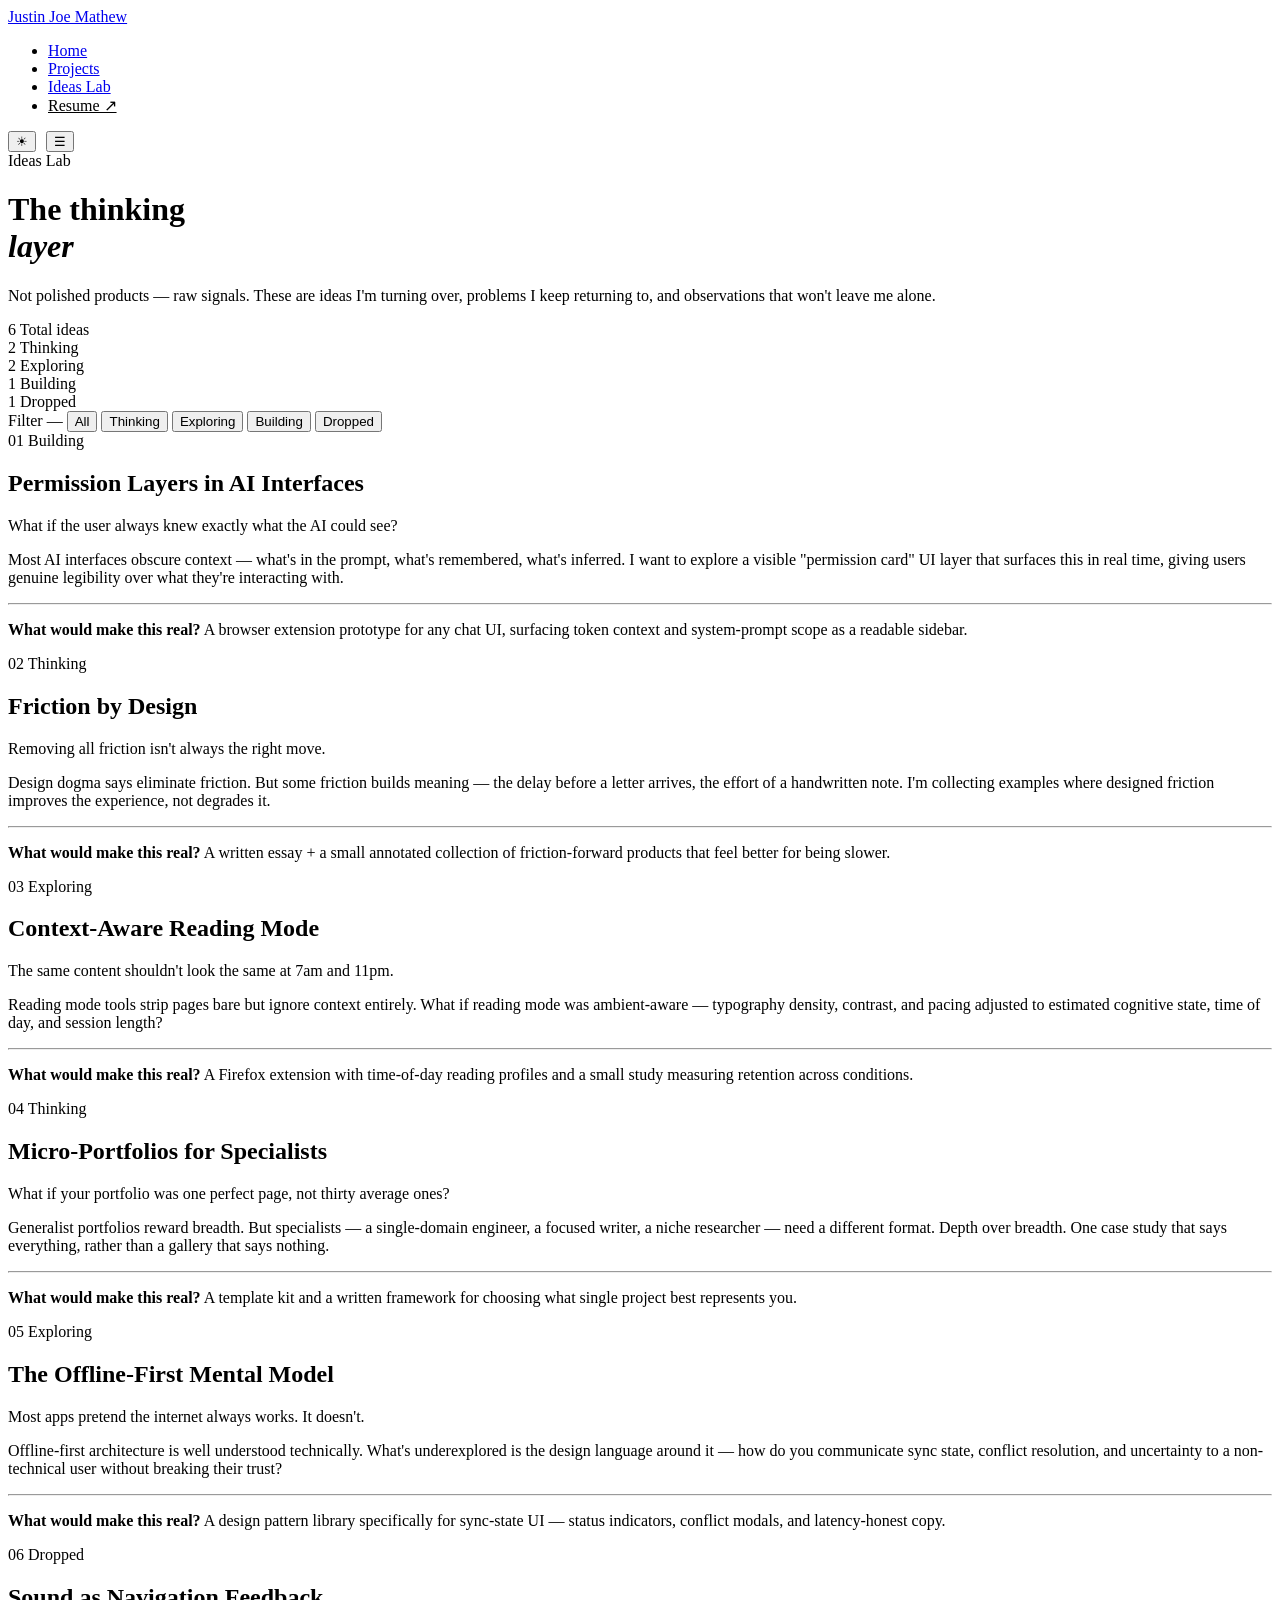
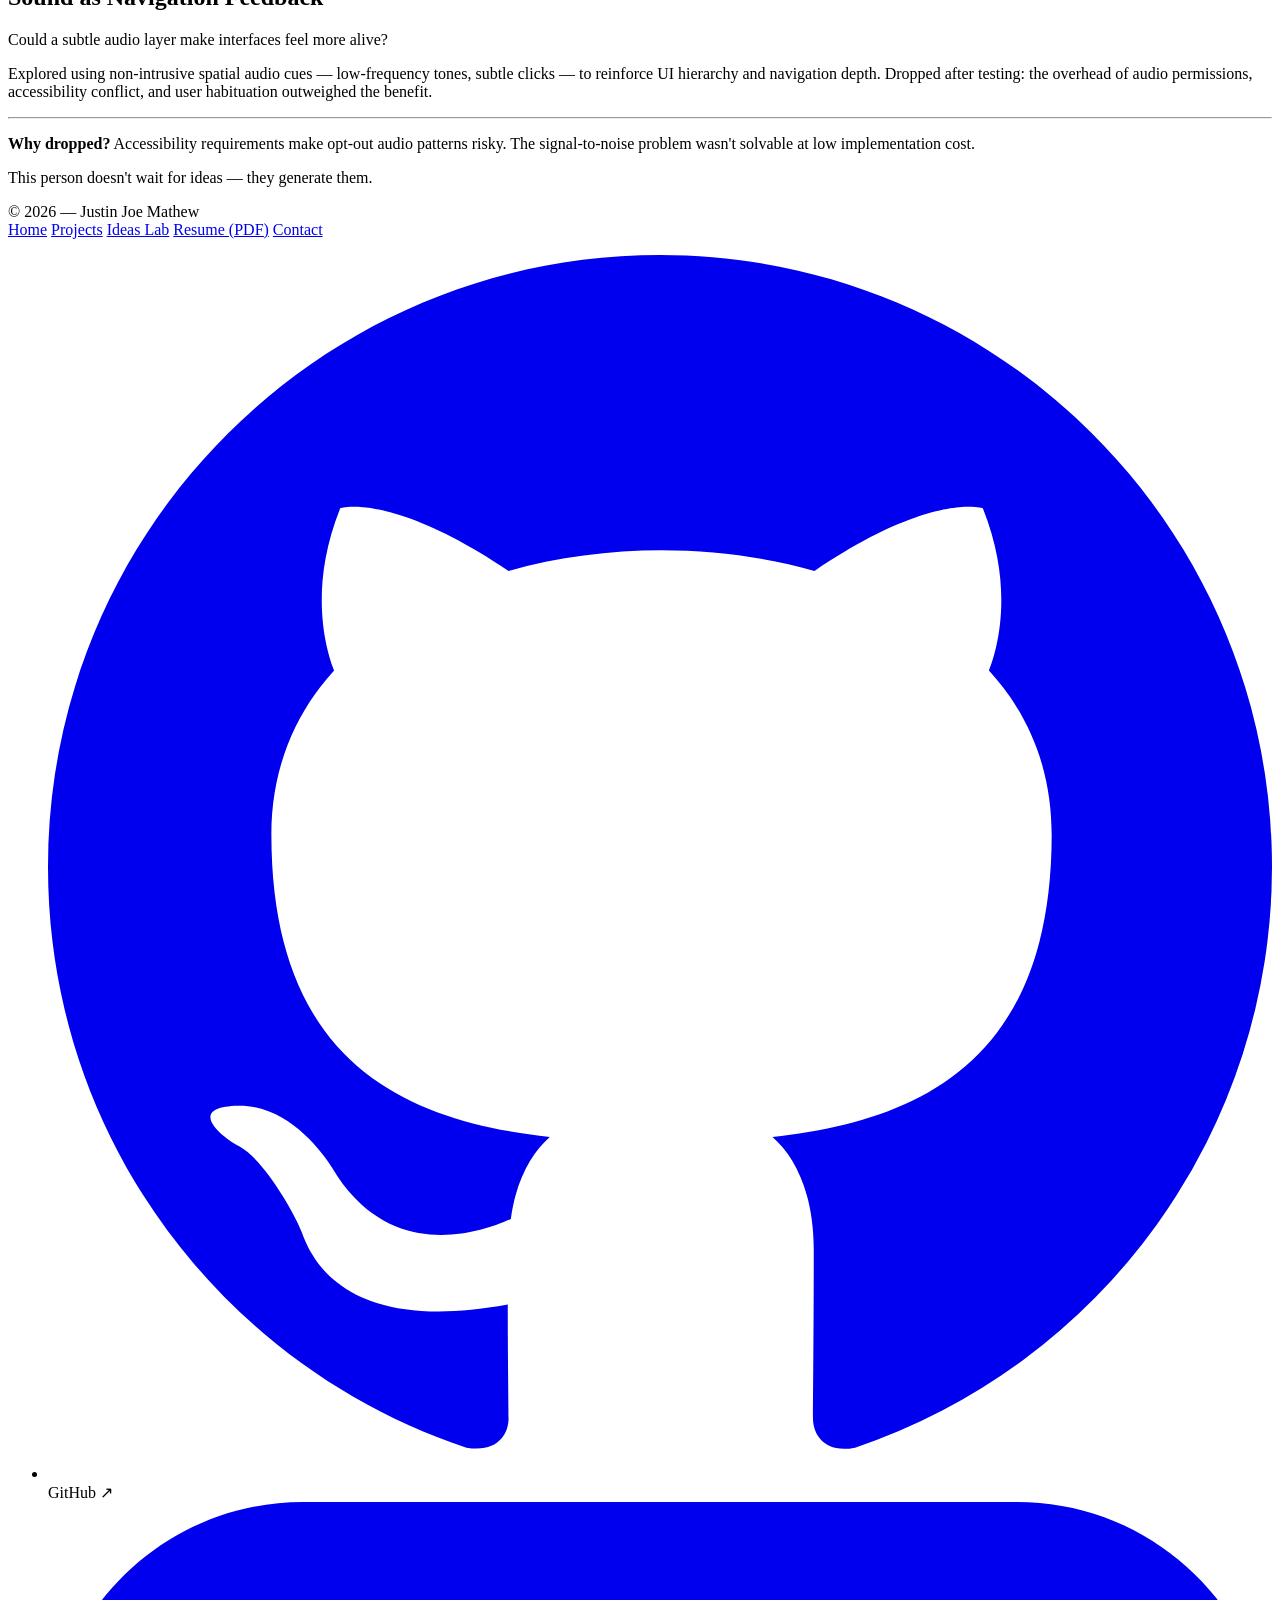
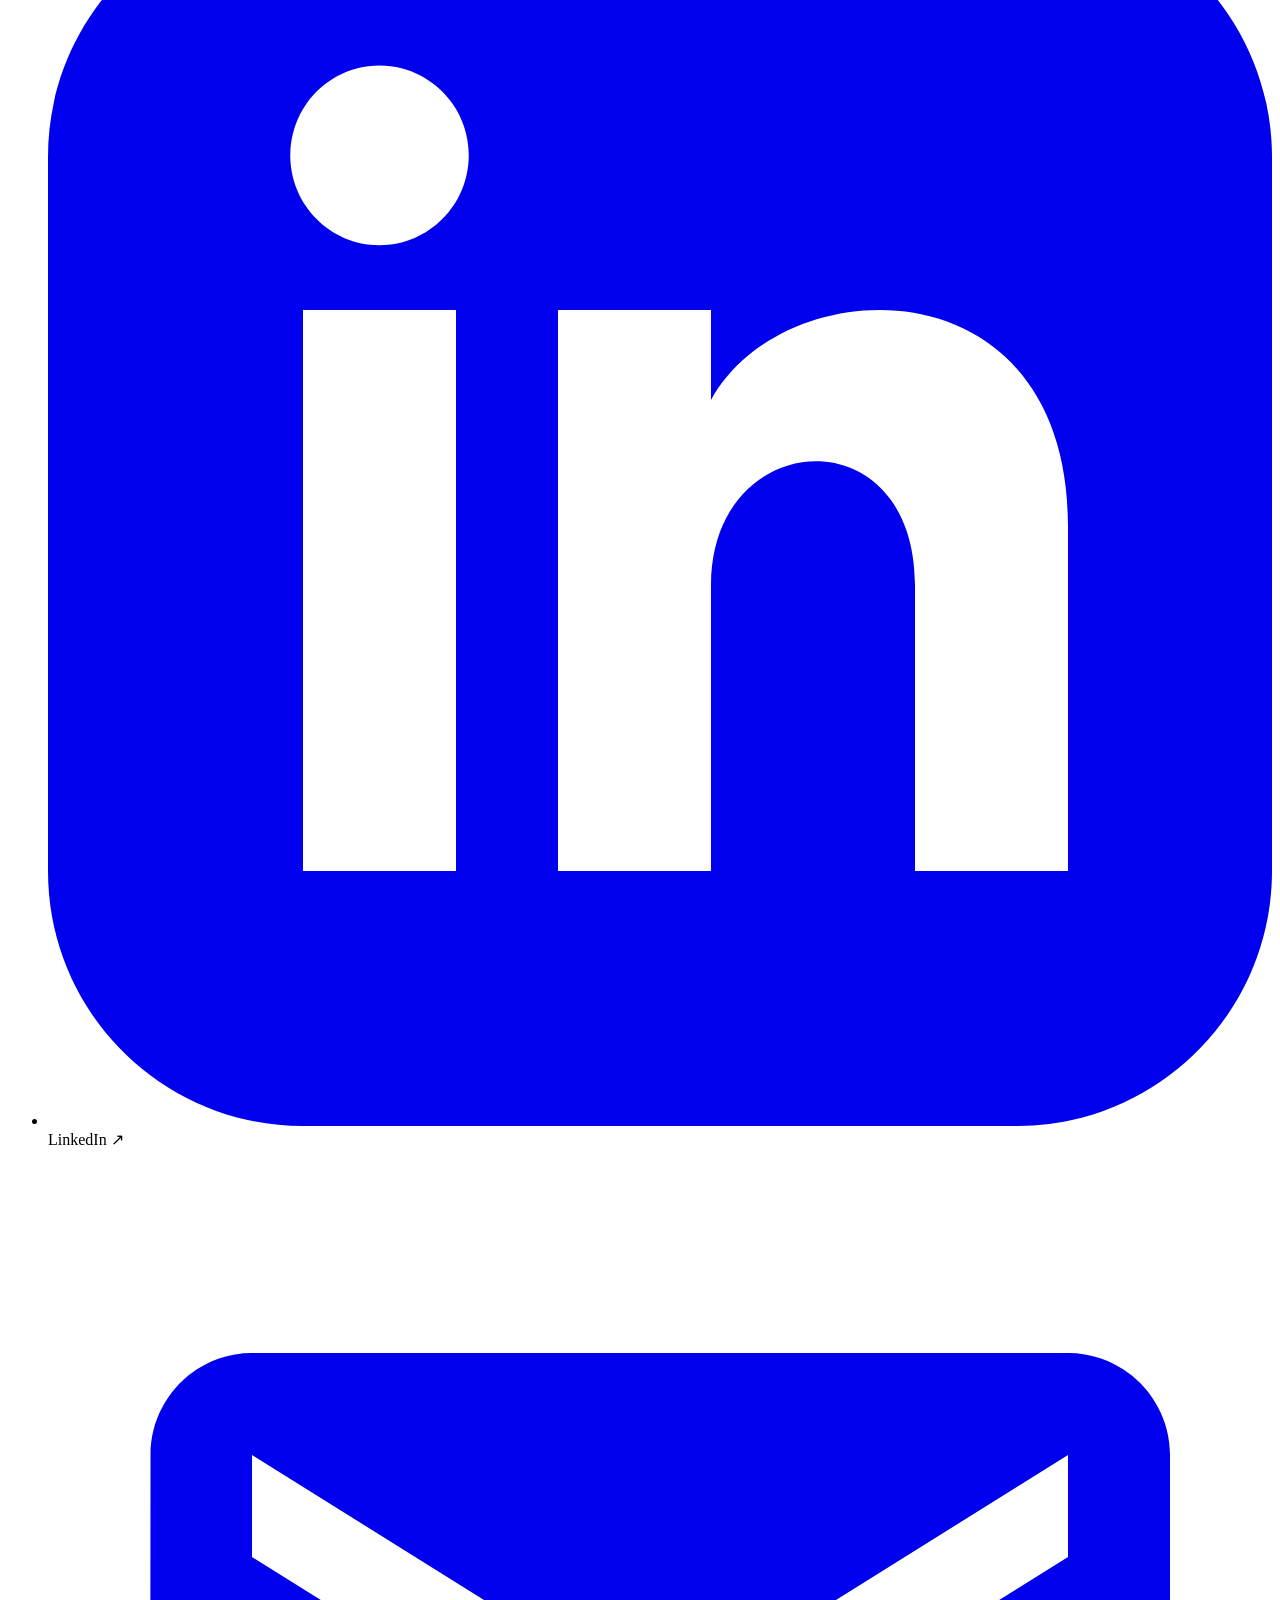
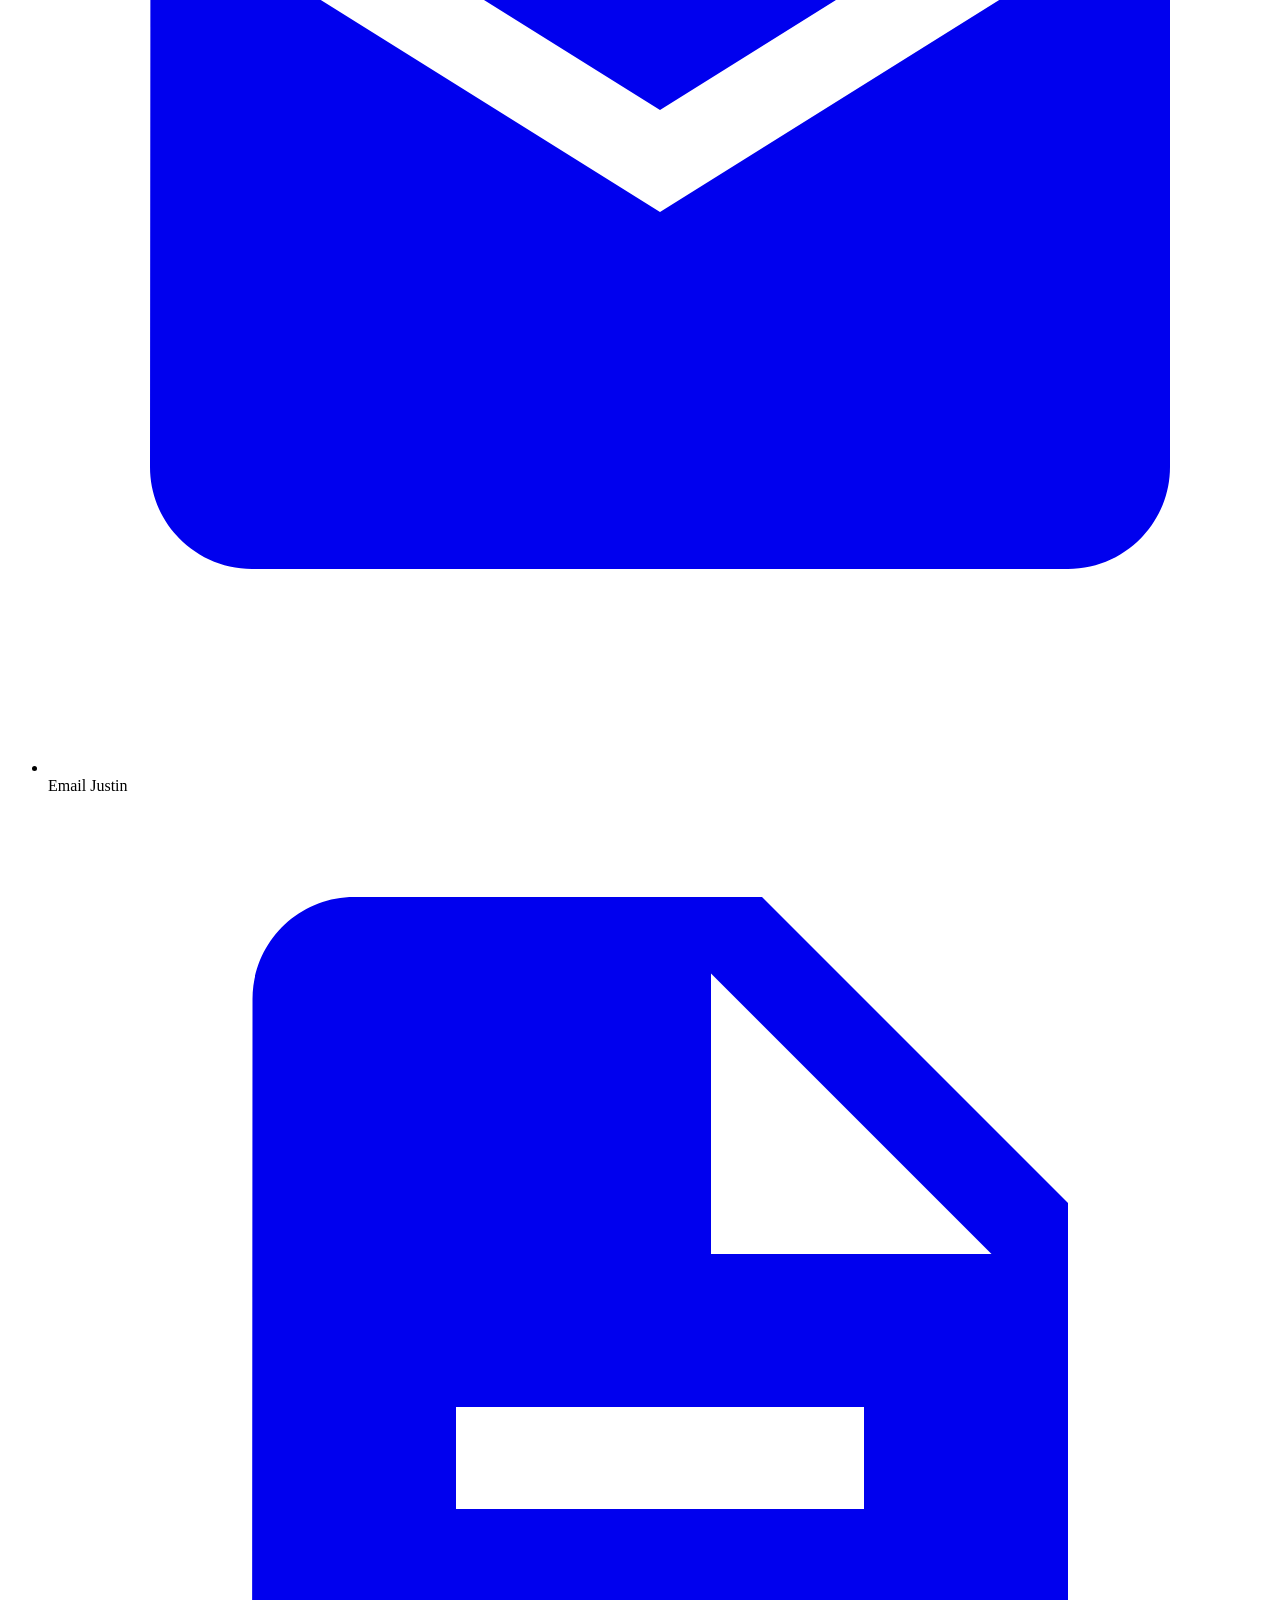
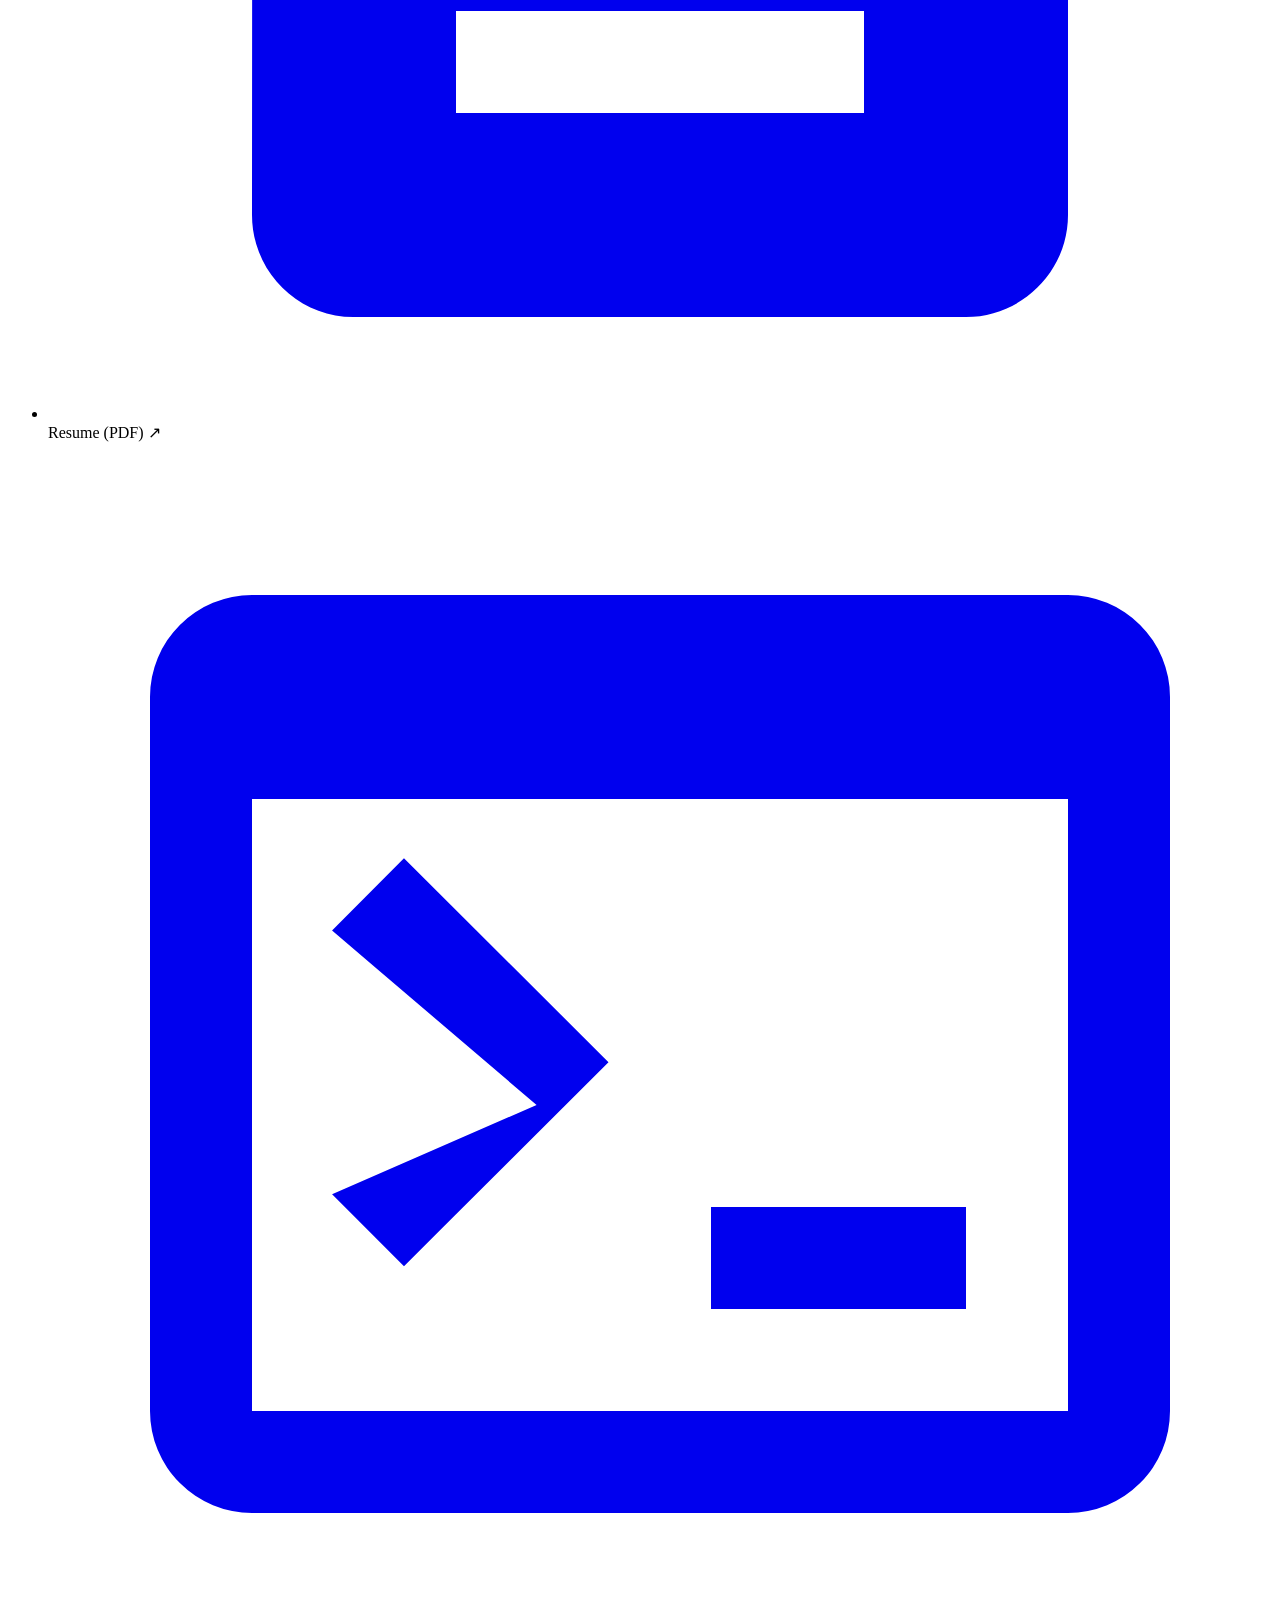
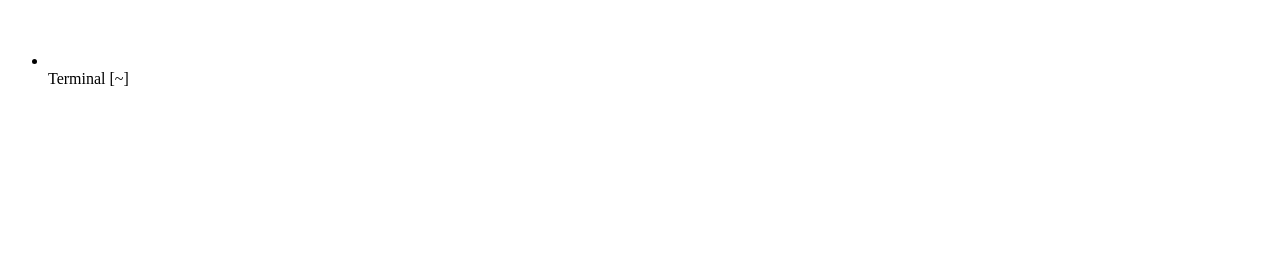
==== ideas-lab.html @ 86e30d19 "refactor: production modularization, separated business logic, reactive state, and scalable API arch" ====
<!DOCTYPE html>
<html lang="en">
<head>
  <meta charset="UTF-8" />
  <meta name="viewport" content="width=device-width, initial-scale=1.0" />
  <title>Ideas Lab — Justin Mathew</title>
  <link rel="icon" type="image/svg+xml" href="favicon.svg">
  <link rel="icon" type="image/png" sizes="32x32" href="favicon-32x32.png">
  <link rel="icon" type="image/png" sizes="16x16" href="favicon-16x16.png">
  <link rel="apple-touch-icon" sizes="180x180" href="apple-touch-icon.png">
  <link rel="manifest" href="site.webmanifest">
  <link rel="preconnect" href="https://fonts.googleapis.com" />
  <link rel="preconnect" href="https://fonts.gstatic.com" crossorigin />
  <link href="https://fonts.googleapis.com/css2?family=DM+Serif+Display:ital@0;1&family=Libre+Baskerville:ital,wght@0,400;0,700;1,400&family=IBM+Plex+Mono:wght@300;400;500&display=swap" rel="stylesheet" />
  <link rel="stylesheet" href="styles.css?v=20261010b" />
  <link rel="stylesheet" href="ideas-lab.css" />
  <script>
    (function () {
      var saved = localStorage.getItem('theme');
      var prefersLight = window.matchMedia && window.matchMedia('(prefers-color-scheme: light)').matches;
      if (saved === 'light' || (!saved && prefersLight)) {
        document.documentElement.classList.add('light');
      }
    })();
  </script>
</head>
<body>

<!-- NAV -->
<nav class="site-nav">
  <div class="nav-inner">
    <a class="nav-logo" href="index.html">Justin Joe Mathew</a>
    <ul class="nav-links" id="nav-links">
      <li><a href="index.html">Home</a></li>
      <li><a href="projects.html">Projects</a></li>
      <li><a href="ideas-lab.html" class="active">Ideas Lab</a></li>
      <li><a href="Justin_Mathew_Resume.pdf" target="_blank" style="color:var(--nature);">Resume ↗</a></li>
    </ul>
    <div style="display:flex;align-items:center;gap:10px;">
      <button id="theme-btn" onclick="toggleTheme()" title="Toggle theme">☾</button>
      <button class="nav-hamburger" onclick="toggleMobileNav()" aria-label="Toggle navigation">☰</button>
    </div>
  </div>
</nav>

<div class="wrap">

  <!-- HEADER -->
  <header>
    <div class="header-label anim anim-1">Ideas Lab</div>
    <h1 class="anim anim-2">The thinking<br><em>layer</em><span class="cursor"></span></h1>
    <p class="header-desc anim anim-3">
      Not polished products — raw signals. These are ideas I'm turning over, problems I keep returning to, and observations that won't leave me alone.
    </p>

    <div class="counter-bar anim anim-4">
      <div class="counter-item">
        <span class="counter-num" id="cnt-all">6</span>
        <span class="counter-label">Total ideas</span>
      </div>
      <div class="counter-item">
        <span class="counter-dot" style="background:var(--thinking)"></span>
        <span class="counter-num" id="cnt-thinking">2</span>
        <span class="counter-label">Thinking</span>
      </div>
      <div class="counter-item">
        <span class="counter-dot" style="background:var(--exploring)"></span>
        <span class="counter-num" id="cnt-exploring">2</span>
        <span class="counter-label">Exploring</span>
      </div>
      <div class="counter-item">
        <span class="counter-dot" style="background:var(--building)"></span>
        <span class="counter-num" id="cnt-building">1</span>
        <span class="counter-label">Building</span>
      </div>
      <div class="counter-item">
        <span class="counter-dot" style="background:var(--dropped)"></span>
        <span class="counter-num" id="cnt-dropped">1</span>
        <span class="counter-label">Dropped</span>
      </div>
    </div>
  </header>

  <!-- FILTERS -->
  <div class="filter-row anim anim-5">
    <span class="filter-label">Filter —</span>
    <button class="filter-btn active" data-filter="all">All</button>
    <button class="filter-btn" data-filter="thinking">Thinking</button>
    <button class="filter-btn" data-filter="exploring">Exploring</button>
    <button class="filter-btn" data-filter="building">Building</button>
    <button class="filter-btn" data-filter="dropped">Dropped</button>
  </div>

  <!-- IDEAS GRID -->
  <div class="ideas-grid" id="ideas-grid">

    <div class="idea-card anim anim-5" data-status="building">
      <div class="card-top">
        <span class="idea-num">01</span>
        <span class="status-tag status-building">Building</span>
      </div>
      <h2 class="idea-title">Permission Layers in AI Interfaces</h2>
      <p class="idea-hook">What if the user always knew exactly what the AI could see?</p>
      <p class="idea-body">
        Most AI interfaces obscure context — what's in the prompt, what's remembered, what's inferred. I want to explore a visible "permission card" UI layer that surfaces this in real time, giving users genuine legibility over what they're interacting with.
      </p>
      <hr class="idea-divider" />
      <p class="real-line"><strong>What would make this real?</strong> A browser extension prototype for any chat UI, surfacing token context and system-prompt scope as a readable sidebar.</p>
    </div>

    <div class="idea-card anim anim-6" data-status="thinking">
      <div class="card-top">
        <span class="idea-num">02</span>
        <span class="status-tag status-thinking">Thinking</span>
      </div>
      <h2 class="idea-title">Friction by Design</h2>
      <p class="idea-hook">Removing all friction isn't always the right move.</p>
      <p class="idea-body">
        Design dogma says eliminate friction. But some friction builds meaning — the delay before a letter arrives, the effort of a handwritten note. I'm collecting examples where designed friction improves the experience, not degrades it.
      </p>
      <hr class="idea-divider" />
      <p class="real-line"><strong>What would make this real?</strong> A written essay + a small annotated collection of friction-forward products that feel better for being slower.</p>
    </div>

    <div class="idea-card anim anim-6" data-status="exploring">
      <div class="card-top">
        <span class="idea-num">03</span>
        <span class="status-tag status-exploring">Exploring</span>
      </div>
      <h2 class="idea-title">Context-Aware Reading Mode</h2>
      <p class="idea-hook">The same content shouldn't look the same at 7am and 11pm.</p>
      <p class="idea-body">
        Reading mode tools strip pages bare but ignore context entirely. What if reading mode was ambient-aware — typography density, contrast, and pacing adjusted to estimated cognitive state, time of day, and session length?
      </p>
      <hr class="idea-divider" />
      <p class="real-line"><strong>What would make this real?</strong> A Firefox extension with time-of-day reading profiles and a small study measuring retention across conditions.</p>
    </div>

    <div class="idea-card anim anim-7" data-status="thinking">
      <div class="card-top">
        <span class="idea-num">04</span>
        <span class="status-tag status-thinking">Thinking</span>
      </div>
      <h2 class="idea-title">Micro-Portfolios for Specialists</h2>
      <p class="idea-hook">What if your portfolio was one perfect page, not thirty average ones?</p>
      <p class="idea-body">
        Generalist portfolios reward breadth. But specialists — a single-domain engineer, a focused writer, a niche researcher — need a different format. Depth over breadth. One case study that says everything, rather than a gallery that says nothing.
      </p>
      <hr class="idea-divider" />
      <p class="real-line"><strong>What would make this real?</strong> A template kit and a written framework for choosing what single project best represents you.</p>
    </div>

    <div class="idea-card anim anim-7" data-status="exploring">
      <div class="card-top">
        <span class="idea-num">05</span>
        <span class="status-tag status-exploring">Exploring</span>
      </div>
      <h2 class="idea-title">The Offline-First Mental Model</h2>
      <p class="idea-hook">Most apps pretend the internet always works. It doesn't.</p>
      <p class="idea-body">
        Offline-first architecture is well understood technically. What's underexplored is the design language around it — how do you communicate sync state, conflict resolution, and uncertainty to a non-technical user without breaking their trust?
      </p>
      <hr class="idea-divider" />
      <p class="real-line"><strong>What would make this real?</strong> A design pattern library specifically for sync-state UI — status indicators, conflict modals, and latency-honest copy.</p>
    </div>

    <div class="idea-card anim anim-8" data-status="dropped">
      <div class="card-top">
        <span class="idea-num">06</span>
        <span class="status-tag status-dropped">Dropped</span>
      </div>
      <h2 class="idea-title">Sound as Navigation Feedback</h2>
      <p class="idea-hook">Could a subtle audio layer make interfaces feel more alive?</p>
      <p class="idea-body">
        Explored using non-intrusive spatial audio cues — low-frequency tones, subtle clicks — to reinforce UI hierarchy and navigation depth. Dropped after testing: the overhead of audio permissions, accessibility conflict, and user habituation outweighed the benefit.
      </p>
      <hr class="idea-divider" />
      <p class="real-line"><strong>Why dropped?</strong> Accessibility requirements make opt-out audio patterns risky. The signal-to-noise problem wasn't solvable at low implementation cost.</p>
    </div>

  </div>

  <!-- PRINCIPLE -->
  <div class="principle anim anim-8">
    <p>This person doesn't wait for ideas — they generate them.</p>
  </div>

  <!-- FOOTER -->
  <footer class="page-footer">
    <span>© 2026 — Justin Joe Mathew</span>
    <div class="footer-nav">
      <a href="index.html">Home</a>
      <a href="projects.html">Projects</a>
      <a href="ideas-lab.html">Ideas Lab</a>
      <a href="Justin_Mathew_Resume.pdf" target="_blank">Resume (PDF)</a>
      <a href="index.html#contact">Contact</a>
    </div>
  </footer>

</div>

<script>
  // Filter
  const btns  = document.querySelectorAll('.filter-btn');
  const cards = document.querySelectorAll('.idea-card');
  btns.forEach(btn => {
    btn.addEventListener('click', () => {
      btns.forEach(b => b.classList.remove('active'));
      btn.classList.add('active');
      const filter = btn.dataset.filter;
      cards.forEach(card => {
        card.classList.toggle('hidden', filter !== 'all' && card.dataset.status !== filter);
      });
    });
  });

  // Scroll reveal for cards
  const observer = new IntersectionObserver((entries) => {
    entries.forEach(e => {
      if (e.isIntersecting) {
        e.target.style.opacity = '1';
        e.target.style.transform = 'translateY(0)';
        observer.unobserve(e.target);
      }
    });
  }, { threshold: 0.1 });

  document.querySelectorAll('.idea-card').forEach((card, i) => {
    card.style.opacity = '0';
    card.style.transform = 'translateY(18px)';
    card.style.transition = `opacity 0.45s ease ${i * 0.07}s, transform 0.45s ease ${i * 0.07}s, border-color 0.25s`;
    observer.observe(card);
  });


</script>
<!-- 2. FLOATING ISOMETRIC SOCIAL & QUICK LINKS DOCK (From Uiverse.io by MijailVillegas) -->
<aside class="floating-iso-dock" aria-label="Quick Connect Dock">
  <div class="card iso-card">
    <ul>
      <li class="iso-pro">
        <span></span><span></span><span></span>
        <a href="https://github.com/jvstin47" target="_blank" rel="noopener noreferrer" aria-label="GitHub Profile">
          <svg class="svg" viewBox="0 0 24 24" fill="currentColor">
            <path d="M12 0C5.37 0 0 5.37 0 12c0 5.31 3.435 9.795 8.205 11.385.6.105.825-.255.825-.57 0-.285-.015-1.23-.015-2.235-3.015.555-3.795-.735-4.035-1.41-.135-.345-.72-1.41-1.23-1.695-.42-.225-1.02-.78-.015-.795.945-.015 1.62.87 1.845 1.23 1.08 1.815 2.805 1.305 3.495.99.105-.78.42-1.305.765-1.605-2.67-.3-5.46-1.335-5.46-5.925 0-1.305.465-2.385 1.23-3.225-.12-.3-.54-1.53.12-3.18 0 0 1.005-.315 3.3 1.23.96-.27 1.98-.405 3-.405s2.04.135 3 .405c2.295-1.56 3.3-1.23 3.3-1.23.66 1.65.24 2.88.12 3.18.765.84 1.23 1.905 1.23 3.225 0 4.605-2.805 5.625-5.475 5.925.435.375.81 1.095.81 2.22 0 1.605-.015 2.895-.015 3.3 0 .315.225.69.825.57A12.02 12.02 0 0024 12c0-6.63-5.37-12-12-12z"/>
          </svg>
        </a>
        <div class="text">GitHub ↗</div>
      </li>
      <li class="iso-pro">
        <span></span><span></span><span></span>
        <a href="https://www.linkedin.com/in/jvstin47/" target="_blank" rel="noopener noreferrer" aria-label="LinkedIn Profile">
          <svg class="svg" viewBox="0 0 24 24" fill="currentColor">
            <path d="M19 0h-14c-2.761 0-5 2.239-5 5v14c0 2.761 2.239 5 5 5h14c2.762 0 5-2.239 5-5v-14c0-2.761-2.238-5-5-5zm-11 19h-3v-11h3v11zm-1.5-12.268c-.966 0-1.75-.79-1.75-1.764s.784-1.764 1.75-1.764 1.75.79 1.75 1.764-.783 1.764-1.75 1.764zm13.5 12.268h-3v-5.604c0-3.368-4-3.113-4 0v5.604h-3v-11h3v1.765c1.396-2.586 7-2.777 7 2.476v6.759z"/>
          </svg>
        </a>
        <div class="text">LinkedIn ↗</div>
      </li>
      <li class="iso-pro">
        <span></span><span></span><span></span>
        <a href="mailto:jvstin47@gmail.com" aria-label="Send Email">
          <svg class="svg" viewBox="0 0 24 24" fill="currentColor">
            <path d="M20 4H4c-1.1 0-1.99.9-1.99 2L2 18c0 1.1.9 2 2 2h16c1.1 0 2-.9 2-2V6c0-1.1-.9-2-2-2zm0 4l-8 5-8-5V6l8 5 8-5v2z"/>
          </svg>
        </a>
        <div class="text">Email Justin</div>
      </li>
      <li class="iso-pro">
        <span></span><span></span><span></span>
        <a href="Justin_Mathew_Resume.pdf" target="_blank" rel="noopener noreferrer" aria-label="View Resume PDF">
          <svg class="svg" viewBox="0 0 24 24" fill="currentColor">
            <path d="M14 2H6c-1.1 0-1.99.9-1.99 2L4 20c0 1.1.89 2 1.99 2H18c1.1 0 2-.9 2-2V8l-6-6zm2 16H8v-2h8v2zm0-4H8v-2h8v2zm-3-5V3.5L18.5 9H13z"/>
          </svg>
        </a>
        <div class="text">Resume (PDF) ↗</div>
      </li>
      <li class="iso-pro">
        <span></span><span></span><span></span>
        <a href="#terminal" onclick="toggleTechTerminal(); return false;" aria-label="Open Interactive Terminal">
          <svg class="svg" viewBox="0 0 24 24" fill="currentColor">
            <path d="M20 19V7H4v12h16m0-16a2 2 0 0 1 2 2v14a2 2 0 0 1-2 2H4a2 2 0 0 1-2-2V5a2 2 0 0 1 2-2h16m-7 14v-2h5v2h-5m-3.42-4L5.57 9.58l1.41-1.42 4.01 4-4.01 4-1.41-1.41z"/>
          </svg>
        </a>
        <div class="text">Terminal [~]</div>
      </li>
    </ul>
  </div>
</aside>

<!-- LIQUID MERCURY QUICKSILVER FLUID CANVAS (Full Page Light Mode Following) -->
<canvas id="hero-mercury-canvas" class="hero-mercury-canvas"></canvas>

<!-- Modular Architecture: Services, API, State & Component View Controllers -->
<script src="js/config.js"></script>
<script src="js/utils/dom.js"></script>
<script src="js/utils/formatters.js"></script>
<script src="js/utils/error-handler.js"></script>
<script src="js/state.js"></script>
<script src="js/api/api-client.js"></script>
<script src="js/api/github-service.js"></script>
<script src="js/services/data-store.js"></script>
<script src="js/services/benchmark-engine.js"></script>
<script src="js/services/terminal-engine.js"></script>
<script src="js/components/theme-controller.js"></script>
<script src="js/components/navigation-controller.js"></script>
<script src="js/components/photo-deck-view.js"></script>
<script src="js/components/prism-view.js"></script>
<script src="js/components/cert-modal.js"></script>
<script src="js/components/tech-terminal.js"></script>
<script src="js/app.js"></script>
<script src="interactive-trends.js?v=20261010b"></script>
</body>
</html>
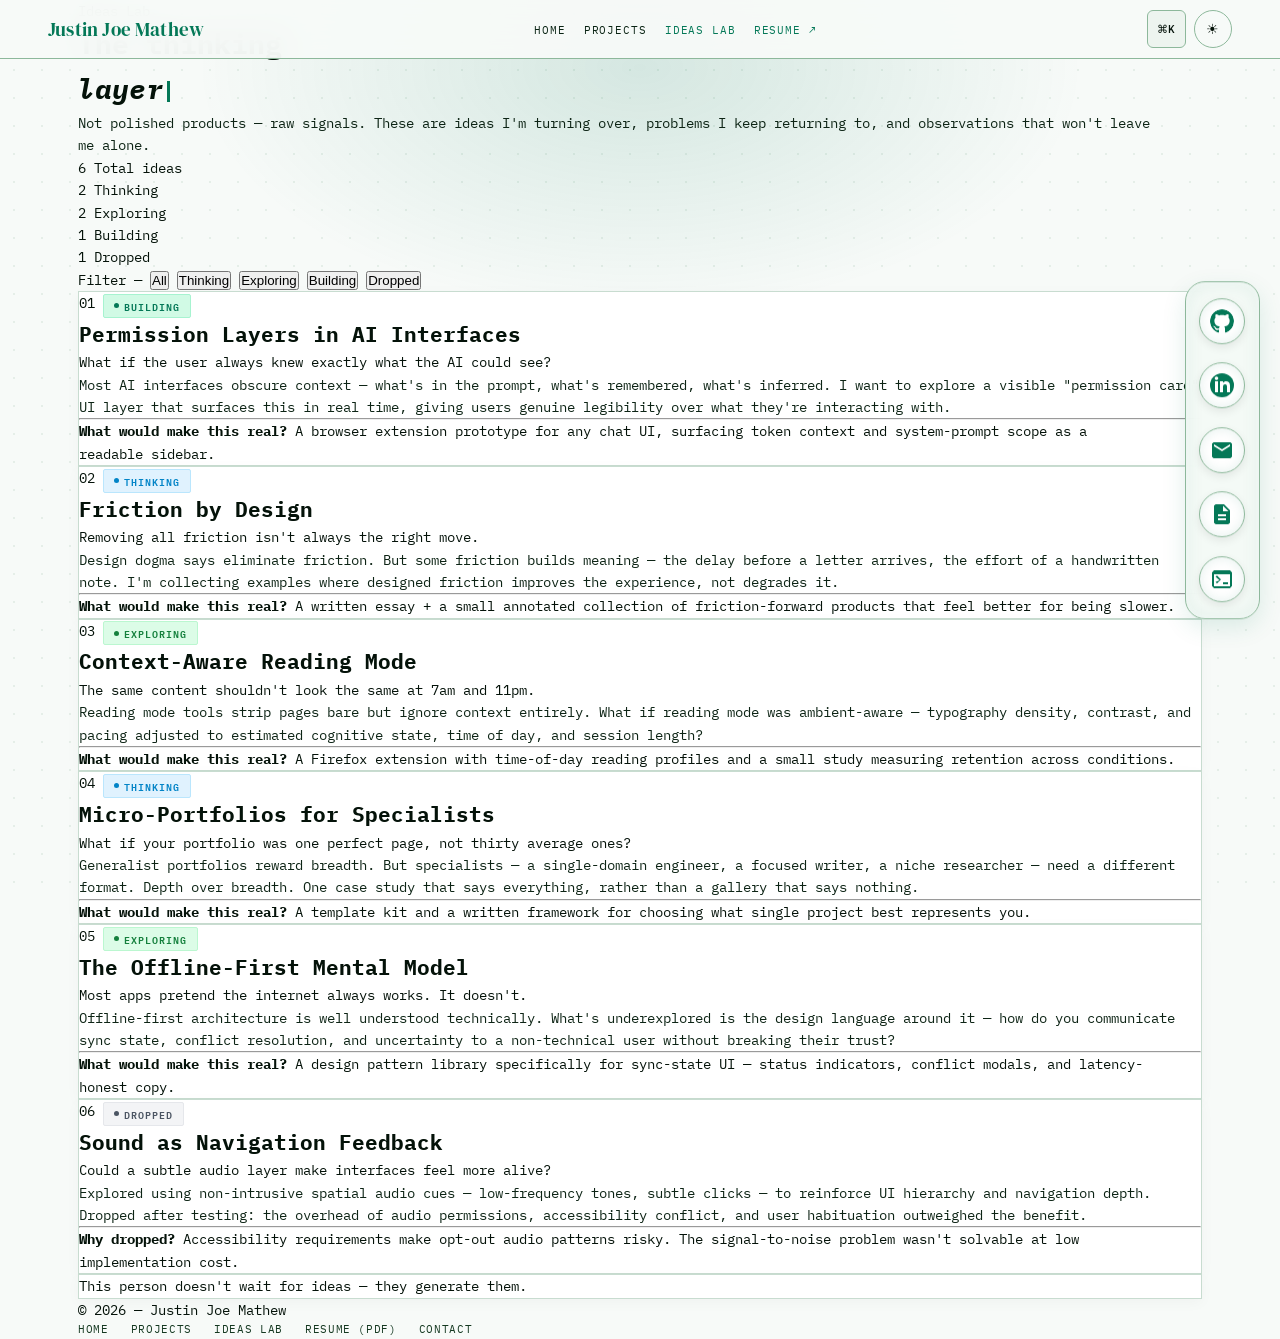
==== commit 74b648e4: "feat(ui): implement UI polish suite - command menu (⌘K), balanced headlines, tabular numbers, hit sl" ====
--- a/ideas-lab.html
+++ b/ideas-lab.html
@@ -2,7 +2,7 @@
 <html lang="en">
 <head>
   <meta charset="UTF-8" />
-  <meta name="viewport" content="width=device-width, initial-scale=1.0" />
+  <meta name="viewport" content="width=device-width, initial-scale=1.0, viewport-fit=cover" />
   <title>Ideas Lab — Justin Mathew</title>
   <link rel="icon" type="image/svg+xml" href="favicon.svg">
   <link rel="icon" type="image/png" sizes="32x32" href="favicon-32x32.png">
@@ -36,8 +36,11 @@
       <li><a href="ideas-lab.html" class="active">Ideas Lab</a></li>
       <li><a href="Justin_Mathew_Resume.pdf" target="_blank" style="color:var(--nature);">Resume ↗</a></li>
     </ul>
-    <div style="display:flex;align-items:center;gap:10px;">
-      <button id="theme-btn" onclick="toggleTheme()" title="Toggle theme">☾</button>
+    <div style="display:flex;align-items:center;gap:8px;">
+      <button id="cmd-menu-btn" class="cmd-trigger-btn" aria-label="Open Command Menu (Cmd+K)" title="Command Menu (⌘K or /)">
+        <span class="cmd-k-icon">⌘K</span>
+      </button>
+      <button id="theme-btn" onclick="toggleTheme()" title="Toggle theme (Hotkey: L)">☾</button>
       <button class="nav-hamburger" onclick="toggleMobileNav()" aria-label="Toggle navigation">☰</button>
     </div>
   </div>
@@ -307,6 +310,7 @@
 <script src="js/components/prism-view.js"></script>
 <script src="js/components/cert-modal.js"></script>
 <script src="js/components/tech-terminal.js"></script>
+<script src="js/components/command-menu.js"></script>
 <script src="js/app.js"></script>
 <script src="interactive-trends.js?v=20261010b"></script>
 </body>
--- a/styles.css
+++ b/styles.css
@@ -0,0 +1,4330 @@
+/* ═══════════════════════════════════════════════════════════════
+   JUSTIN MATHEW — SHARED DESIGN SYSTEM  v2.0
+   Premium Warm Gold palette · Dark-first · .light class for light
+   Fonts: DM Serif Display · Libre Baskerville · IBM Plex Mono
+   Google Fonts link (add to every <head>):
+   https://fonts.googleapis.com/css2?family=DM+Serif+Display:ital@0;1
+   &family=Libre+Baskerville:ital,wght@0,400;0,700;1,400
+   &family=IBM+Plex+Mono:wght@300;400;500&display=swap
+═══════════════════════════════════════════════════════════════ */
+
+/* ──────────────────────────────────────────────────────────────
+   DESIGN TOKENS — DARK MODE (Pure Primeval Nature & Pine)
+────────────────────────────────────────────────────────────── */
+:root {
+  /* Backgrounds: Deep Midnight Pine Void (Richer, darker, high contrast) */
+  --bg:          #030705;
+  --surface:     #08120c;
+  --surface-2:   #0d1d13;
+
+  /* Borders: Deep Spruce & Pine Slate */
+  --border:      #14271c;
+  --border-2:    #0f2016;
+
+  /* Text: Clean Mist & Crisp Mountain Pine (High-Legibility, Zero Murky Grey) */
+  --text:        #f4fbf6;              /* Ultra-clean luminous white mist */
+  --sub:         #cde2d6;              /* Crisp high-contrast sage mint (8.8:1 contrast against #030705) */
+  --faint:       #a3c7b2;              /* Bright legible label pine (6.4:1 contrast) */
+  --muted:       #7da88f;              /* Clear meta text (4.8:1 contrast) */
+
+  /* Pure Nature Palette: Deep Pine, Emerald & Alpine Glacier */
+  --nature:      #10b981;              /* Primary Accent: Emerald Forest */
+  --nature-hi:   #34d399;              /* Hover Accent: Fresh Spring Sprout */
+  --nature-dim:  #047857;              /* Deep Pine */
+  --nature-glow: rgba(16, 185, 129, 0.16);
+  --glacier:     #2dd4bf;              /* Mountain Glacier Teal */
+  --sprout:      #4ade80;              /* Morning Sprout */
+
+  /* Aliases pointing to pure Nature tokens */
+  --gold:        var(--nature);
+  --gold-hi:     var(--nature-hi);
+  --gold-dim:    var(--nature-dim);
+  --gold-glow:   var(--nature-glow);
+
+  /* Status colours (Pure Botanical) */
+  --thinking:    #2dd4bf;
+  --exploring:   #4ade80;
+  --building:    #10b981;
+  --dropped:     #6b7280;
+
+  /* Fonts */
+  --font-display: 'DM Serif Display', Georgia, serif;
+  --font-serif:   'Libre Baskerville', Georgia, serif;
+  --font-mono:    'IBM Plex Mono', monospace;
+
+  /* Layout */
+  --section-gap: 120px;
+  --radius:       2px;
+  --nav-h:        58px;
+  --max-w:        980px;
+  --pad-x:        36px;
+}
+
+/* ──────────────────────────────────────────────────────────────
+   DESIGN TOKENS — LIGHT MODE (High-Contrast Alpine Alabaster & Forest Ink)
+────────────────────────────────────────────────────────────── */
+html.light,
+body.light {
+  /* Backgrounds: Pristine Light Canvas with Crisp White Surfaces */
+  --bg:          #f7faf8;              /* Clean, crisp, luminous background */
+  --surface:     #ffffff;              /* True crisp white cards for maximum contrast */
+  --surface-2:   #edf4ef;              /* Soft secondary surface for insets & chips */
+
+  /* Borders: Defined, crisp boundaries (Strong visible contrast) */
+  --border:      #8db89b;
+  --border-2:    #76a786;
+
+  /* Text: Deep Carbon Pine (WCAG AAA High Contrast, Zero Pale Washed-Out Ink) */
+  --text:        #041209;              /* Maximum dark carbon pine (>17:1 contrast ratio) */
+  --sub:         #0a2414;              /* Deep solid pine (>13:1 contrast ratio) */
+  --faint:       #143820;              /* Dark legible pine labels (>9:1 contrast ratio) */
+  --muted:       #204c2e;              /* Clear metadata (>7:1 contrast ratio) */
+
+  /* High-Contrast Nature Palette */
+  --nature:      #047857;              /* Deep vivid emerald */
+  --nature-hi:   #065f46;              /* Deep pine evergreen on hover */
+  --nature-dim:  #022c22;              /* Deep Ancient Pine */
+  --nature-glow: rgba(4, 120, 87, 0.14);
+  --glacier:     #0f766e;
+  --sprout:      #15803d;
+  --gold:        #047857;
+  --gold-hi:     #065f46;
+  --gold-dim:    #022c22;
+  --gold-glow:   rgba(4, 120, 87, 0.14);
+
+  /* Status colours in Light Mode */
+  --thinking:    #0284c7;              /* Clear Cerulean Sky */
+  --exploring:   #15803d;              /* Rich Leaf Green */
+  --building:    #047857;              /* Deep Pine Emerald */
+  --dropped:     #4b5563;              /* Deep Steel Grey */
+}
+
+/* ──────────────────────────────────────────────────────────────
+   RESET
+────────────────────────────────────────────────────────────── */
+*, *::before, *::after { box-sizing: border-box; margin: 0; padding: 0; }
+html                   { scroll-behavior: smooth; overflow-x: hidden; }
+img                    { max-width: 100%; height: auto; }
+
+/* ──────────────────────────────────────────────────────────────
+   BASE BODY
+────────────────────────────────────────────────────────────── */
+body {
+  background:  var(--bg);
+  color:       var(--text);
+  font-family: var(--font-mono);
+  font-size:   14px;
+  line-height: 1.6;
+  min-height:  100vh;
+  overflow-x:  hidden;
+  transition:  background 0.35s, color 0.35s;
+}
+
+a { color: inherit; text-decoration: none; }
+
+/* ── Dot-grid global background ── */
+body::before {
+  content: '';
+  position: fixed;
+  inset: 0;
+  background-image: radial-gradient(circle, #102416 1.1px, transparent 1.1px);
+  background-size: 28px 28px;
+  opacity: 0.35;
+  pointer-events: none;
+  z-index: 0;
+}
+
+body.light::before {
+  background-image: radial-gradient(circle, #bcd1c1 1px, transparent 1px);
+  opacity: 0.30;
+}
+
+/* ── Ambient nature glow at top ── */
+body::after {
+  content: '';
+  position: fixed;
+  top: -20vh;
+  left: 50%;
+  transform: translateX(-50%);
+  width: 70vw;
+  height: 55vh;
+  background: radial-gradient(ellipse at center, var(--gold-glow) 0%, transparent 70%);
+  pointer-events: none;
+  z-index: 0;
+}
+
+/* ──────────────────────────────────────────────────────────────
+   LAYOUT HELPERS
+────────────────────────────────────────────────────────────── */
+.wrap {
+  position: relative;
+  z-index: 1;
+  max-width: var(--max-w);
+  margin: 0 auto;
+  padding: 0 var(--pad-x);
+}
+
+section { padding: var(--section-gap) 0; }
+
+/* ──────────────────────────────────────────────────────────────
+   NAVIGATION
+────────────────────────────────────────────────────────────── */
+nav.site-nav,
+body > nav {
+  position: fixed;
+  top: 0; left: 0; right: 0;
+  z-index: 200;
+  border-bottom: 1px solid var(--border);
+  background: rgba(3, 7, 5, 0.90);
+  backdrop-filter: blur(16px);
+  -webkit-backdrop-filter: blur(16px);
+  transition: background 0.35s, border-color 0.35s;
+}
+
+body.light nav.site-nav,
+body.light body > nav {
+  background: rgba(247, 250, 248, 0.95);
+  border-bottom: 1px solid var(--border);
+}
+
+.nav-inner {
+  max-width: 1200px;
+  margin: 0 auto;
+  padding: 0 var(--pad-x);
+  height: var(--nav-h);
+  display: flex;
+  align-items: center;
+  justify-content: space-between;
+  gap: 12px;
+  flex-wrap: nowrap;
+}
+
+.nav-logo {
+  font-family: var(--font-display);
+  font-size: 19px;
+  color: var(--gold);
+  letter-spacing: 0.01em;
+  flex-shrink: 0;
+  transition: color 0.2s;
+  white-space: nowrap;
+}
+
+.nav-logo:hover { color: var(--gold-hi); }
+
+.nav-links {
+  display: flex;
+  gap: 18px;
+  list-style: none;
+  align-items: center;
+  flex-wrap: nowrap;
+  white-space: nowrap;
+}
+
+.nav-links li {
+  white-space: nowrap;
+}
+
+.nav-links a {
+  color: var(--sub);
+  font-family: var(--font-mono);
+  font-size: 11px;
+  letter-spacing: 0.08em;
+  text-transform: uppercase;
+  transition: color 0.2s;
+  white-space: nowrap;
+  display: inline-block;
+}
+
+.nav-links a:hover,
+.nav-links a.active { color: var(--gold); }
+
+/* Theme toggle button */
+#theme-btn {
+  background: none;
+  border: 1px solid var(--border);
+  color: var(--text);
+  font-size: 14px;
+  width: 34px;
+  height: 34px;
+  cursor: pointer;
+  border-radius: 50%;
+  display: flex;
+  align-items: center;
+  justify-content: center;
+  flex-shrink: 0;
+  transition: border-color 0.25s, transform 0.25s, color 0.25s;
+}
+
+#theme-btn:hover {
+  border-color: var(--gold);
+  color: var(--gold);
+  transform: rotate(20deg);
+}
+
+/* ──────────────────────────────────────────────────────────────
+   BUTTONS
+────────────────────────────────────────────────────────────── */
+.btn {
+  display: inline-flex;
+  align-items: center;
+  gap: 8px;
+  padding: 12px 26px;
+  font-family: var(--font-mono);
+  font-size: 11px;
+  letter-spacing: 0.1em;
+  text-transform: uppercase;
+  cursor: pointer;
+  border: none;
+  border-radius: var(--radius);
+  transition: all 0.22s;
+}
+
+.btn svg { width: 14px; height: 14px; flex-shrink: 0; }
+
+/* Filled primary (Nature Emerald) */
+.btn-primary {
+  background: var(--nature);
+  color: #021208;
+  font-weight: 700;
+  border: 1.5px solid var(--nature);
+  box-shadow: 0 4px 18px rgba(16, 185, 129, 0.35);
+}
+
+body.light .btn-primary {
+  background: #047857;
+  color: #ffffff;
+  font-weight: 700;
+  border: 1.5px solid #047857;
+  box-shadow: 0 4px 16px rgba(4, 120, 87, 0.3);
+}
+
+.btn-primary:hover {
+  background: var(--nature-hi);
+  border-color: var(--nature-hi);
+  color: #021208;
+  transform: translateY(-2px);
+  box-shadow: 0 8px 24px rgba(16, 185, 129, 0.45);
+}
+
+body.light .btn-primary:hover {
+  background: #065f46;
+  border-color: #065f46;
+  color: #ffffff;
+  box-shadow: 0 8px 24px rgba(4, 120, 87, 0.35);
+}
+
+/* Ghost with border */
+.btn-ghost {
+  background: rgba(255, 255, 255, 0.05);
+  border: 1.5px solid rgba(255, 255, 255, 0.28);
+  color: #f4fbf6;
+  font-weight: 600;
+}
+
+.btn-ghost:hover {
+  background: rgba(16, 185, 129, 0.12);
+  border-color: var(--nature);
+  color: var(--nature-hi);
+  transform: translateY(-2px);
+  box-shadow: 0 6px 20px rgba(16, 185, 129, 0.25);
+}
+
+body.light .btn-ghost {
+  border: 1.5px solid #06150b;
+  color: #041209;
+  background: #ffffff;
+  font-weight: 700;
+  box-shadow: 0 2px 8px rgba(0, 0, 0, 0.06);
+}
+
+body.light .btn-ghost:hover {
+  border-color: #047857;
+  color: #ffffff;
+  background: #047857;
+  transform: translateY(-2px);
+  box-shadow: 0 6px 20px rgba(4, 120, 87, 0.25);
+}
+
+/* Outlined nature */
+.btn-outline {
+  background: transparent;
+  border: 1.5px solid var(--nature);
+  color: var(--nature);
+  font-weight: 600;
+}
+
+.btn-outline:hover {
+  background: var(--nature);
+  color: #021208;
+  font-weight: 700;
+}
+
+body.light .btn-outline {
+  border: 1.5px solid #047857;
+  color: #047857;
+  font-weight: 700;
+  background: #ffffff;
+}
+
+body.light .btn-outline:hover {
+  background: #047857;
+  color: #ffffff;
+}
+
+/* Terminal button */
+.btn-terminal {
+  background: rgba(16, 185, 129, 0.14);
+  border: 1.5px solid rgba(16, 185, 129, 0.55);
+  color: #34d399;
+  font-weight: 700;
+}
+
+body.light .btn-terminal {
+  background: #e6f6ec;
+  border: 1.5px solid #047857;
+  color: #047857;
+  font-weight: 700;
+  box-shadow: 0 2px 10px rgba(4, 120, 87, 0.15);
+}
+
+.btn-terminal:hover {
+  background: rgba(16, 185, 129, 0.24);
+  border-color: var(--nature-hi);
+  color: #ffffff;
+  transform: translateY(-2px);
+  box-shadow: 0 6px 20px rgba(16, 185, 129, 0.35);
+}
+
+body.light .btn-terminal:hover {
+  background: #047857;
+  border-color: #047857;
+  color: #ffffff;
+  transform: translateY(-2px);
+  box-shadow: 0 6px 20px rgba(4, 120, 87, 0.3);
+}
+
+.terminal-dot {
+  display: inline-block;
+  width: 7px;
+  height: 7px;
+  border-radius: 50%;
+  background: var(--nature);
+  margin-right: 6px;
+  animation: pulse 2s infinite;
+}
+
+/* ──────────────────────────────────────────────────────────────
+   TYPOGRAPHY UTILITIES
+────────────────────────────────────────────────────────────── */
+.section-label {
+  display: flex;
+  align-items: center;
+  gap: 8px;
+  font-family: var(--font-mono);
+  font-size: 11px;
+  font-weight: 500;
+  letter-spacing: 0.12em;
+  text-transform: uppercase;
+  color: var(--gold);
+  margin-bottom: 12px;
+  width: fit-content;
+}
+
+.section-label::before {
+  content: '';
+  display: inline-block;
+  width: 6px;
+  height: 6px;
+  border-radius: 50%;
+  background: var(--gold);
+  box-shadow: 0 0 6px var(--gold);
+  flex-shrink: 0;
+}
+
+body.light .section-label {
+  color: #047857;
+  font-weight: 600;
+}
+
+body.light .section-label::before {
+  background: #047857;
+  box-shadow: 0 0 6px rgba(4, 120, 87, 0.4);
+}
+
+.section-title {
+  display: block;
+  width: 100%;
+  font-family: var(--font-display);
+  font-size: clamp(34px, 5vw, 58px);
+  font-weight: 400;
+  line-height: 1.06;
+  letter-spacing: -0.01em;
+  color: var(--text);
+  margin-bottom: 14px;
+}
+
+.section-title em {
+  font-style: italic;
+  color: var(--gold);
+}
+
+.section-subtitle {
+  font-family: var(--font-serif);
+  font-size: 15px;
+  line-height: 1.8;
+  color: var(--sub);
+  max-width: 520px;
+}
+
+/* Blinking cursor */
+.cursor {
+  display: inline-block;
+  width: 3px;
+  height: 0.75em;
+  background: var(--gold);
+  vertical-align: middle;
+  margin-left: 4px;
+  animation: blink 1.1s step-end infinite;
+}
+
+/* ──────────────────────────────────────────────────────────────
+   STATUS PILLS (Ideas Lab / Portfolio)
+────────────────────────────────────────────────────────────── */
+.status-tag {
+  display: inline-flex;
+  align-items: center;
+  gap: 5px;
+  padding: 3px 10px;
+  border-radius: var(--radius);
+  font-size: 10px;
+  font-family: var(--font-mono);
+  letter-spacing: 0.1em;
+  text-transform: uppercase;
+  flex-shrink: 0;
+}
+
+.status-tag::before {
+  content: '';
+  width: 5px;
+  height: 5px;
+  border-radius: 50%;
+  background: currentColor;
+}
+
+.status-thinking  { background: rgba(110, 173, 212, 0.12); color: var(--thinking); }
+.status-exploring { background: rgba(184, 150, 232, 0.12); color: var(--exploring); }
+.status-building  { background: rgba(95, 212, 160, 0.12);  color: var(--building); }
+.status-dropped   { background: rgba(196, 116, 116, 0.12); color: var(--dropped); }
+
+/* ──────────────────────────────────────────────────────────────
+   FORM ELEMENTS
+────────────────────────────────────────────────────────────── */
+label {
+  font-size: 10px;
+  letter-spacing: 0.12em;
+  text-transform: uppercase;
+  color: var(--faint);
+}
+
+input, textarea, select {
+  background: var(--surface);
+  border: 1px solid var(--border);
+  color: var(--text);
+  font-family: var(--font-mono);
+  font-size: 13px;
+  padding: 12px 14px;
+  width: 100%;
+  outline: none;
+  border-radius: var(--radius);
+  transition: border-color 0.22s, box-shadow 0.22s;
+  appearance: none;
+  -webkit-appearance: none;
+  caret-color: var(--gold);
+}
+
+input::placeholder,
+textarea::placeholder { color: var(--muted); }
+
+input:focus,
+textarea:focus,
+select:focus {
+  border-color: var(--gold);
+  box-shadow: 0 0 0 3px var(--gold-glow);
+}
+
+textarea { resize: vertical; min-height: 120px; }
+
+select {
+  cursor: pointer;
+  background-image: url("data:image/svg+xml,%3Csvg xmlns='http://www.w3.org/2000/svg' width='10' height='6'%3E%3Cpath d='M0 0l5 6 5-6z' fill='%238c8983'/%3E%3C/svg%3E");
+  background-repeat: no-repeat;
+  background-position: right 14px center;
+  padding-right: 36px;
+}
+
+/* ──────────────────────────────────────────────────────────────
+   KEYFRAMES
+────────────────────────────────────────────────────────────── */
+@keyframes fadeUp {
+  from { opacity: 0; transform: translateY(20px); }
+  to   { opacity: 1; transform: translateY(0); }
+}
+
+@keyframes pulse {
+  0%, 100% { opacity: 1;   transform: scale(1); }
+  50%       { opacity: 0.5; transform: scale(0.7); }
+}
+
+@keyframes blink {
+  50% { opacity: 0; }
+}
+
+@keyframes scrollDrop {
+  0%, 100% { opacity: 0.3; }
+  50%       { opacity: 1; }
+}
+
+@keyframes sweepLine {
+  0%,100% { width: 52px; opacity: 0.5; }
+  50%     { width: 72px; opacity: 1; }
+}
+
+/* ── Staggered hero entry ── */
+.anim { opacity: 0; animation: fadeUp 0.5s ease forwards; }
+.anim-1 { animation-delay: 0.05s; }
+.anim-2 { animation-delay: 0.12s; }
+.anim-3 { animation-delay: 0.19s; }
+.anim-4 { animation-delay: 0.26s; }
+.anim-5 { animation-delay: 0.33s; }
+.anim-6 { animation-delay: 0.40s; }
+.anim-7 { animation-delay: 0.47s; }
+.anim-8 { animation-delay: 0.54s; }
+
+/* ── Scroll-triggered reveal ── */
+.reveal {
+  opacity: 0;
+  transform: translateY(22px);
+  transition: opacity 0.55s ease, transform 0.55s ease;
+}
+
+.reveal.visible      { opacity: 1; transform: translateY(0); }
+.reveal-d1           { transition-delay: 0.05s; }
+.reveal-d2           { transition-delay: 0.12s; }
+.reveal-d3           { transition-delay: 0.19s; }
+.reveal-d4           { transition-delay: 0.26s; }
+.reveal-d5           { transition-delay: 0.33s; }
+
+/* ──────────────────────────────────────────────────────────────
+   SITE FOOTER
+────────────────────────────────────────────────────────────── */
+.site-footer {
+  border-top: 1px solid var(--border);
+  padding: 32px 0;
+  position: relative;
+  z-index: 1;
+  background: var(--bg);
+  transition: background 0.35s;
+}
+
+.footer-inner {
+  max-width: var(--max-w);
+  margin: 0 auto;
+  padding: 0 var(--pad-x);
+  display: flex;
+  align-items: center;
+  justify-content: space-between;
+  flex-wrap: wrap;
+  gap: 16px;
+}
+
+.footer-left {
+  display: flex;
+  align-items: center;
+  gap: 18px;
+}
+
+.footer-logo {
+  font-family: var(--font-display);
+  font-size: 17px;
+  color: var(--gold);
+}
+
+.footer-copy {
+  font-size: 11px;
+  color: var(--faint);
+  letter-spacing: 0.04em;
+}
+
+.footer-nav {
+  display: flex;
+  gap: 22px;
+}
+
+.footer-nav a {
+  font-size: 11px;
+  color: var(--faint);
+  letter-spacing: 0.06em;
+  text-transform: uppercase;
+  transition: color 0.2s;
+}
+
+.footer-nav a:hover { color: var(--gold); }
+
+.back-top {
+  font-size: 11px;
+  color: var(--faint);
+  letter-spacing: 0.08em;
+  text-transform: uppercase;
+  transition: color 0.2s;
+  display: flex;
+  align-items: center;
+  gap: 6px;
+}
+
+.back-top:hover { color: var(--gold); }
+
+/* ──────────────────────────────────────────────────────────────
+   SCROLLBAR
+────────────────────────────────────────────────────────────── */
+::-webkit-scrollbar        { width: 3px; }
+::-webkit-scrollbar-track  { background: var(--bg); }
+::-webkit-scrollbar-thumb  { background: var(--gold-dim); }
+::-webkit-scrollbar-thumb:hover { background: var(--gold); }
+
+/* ──────────────────────────────────────────────────────────────
+   RESPONSIVE GLOBALS & ULTRA-WIDE / LANDSCAPE OPTIMIZATIONS
+────────────────────────────────────────────────────────────── */
+.nav-hamburger {
+  display: none;
+  background: none;
+  border: 1px solid var(--border);
+  color: var(--text);
+  padding: 6px 10px;
+  font-size: 16px;
+  cursor: pointer;
+  border-radius: var(--radius);
+  line-height: 1;
+  transition: border-color 0.2s, color 0.2s;
+}
+
+.nav-hamburger:hover {
+  border-color: var(--gold);
+  color: var(--gold);
+}
+
+/* Wide Desktop Screens (1280px+) */
+@media (min-width: 1280px) {
+  :root {
+    --max-w: 1220px;
+    --pad-x: 48px;
+    --section-gap: 140px;
+  }
+  .nav-inner {
+    max-width: 1320px;
+  }
+}
+
+/* Ultra-Wide Monitors & Landscape Displays (1600px+) */
+@media (min-width: 1600px) {
+  :root {
+    --max-w: 1420px;
+    --pad-x: 64px;
+    --section-gap: 160px;
+  }
+  .nav-inner {
+    max-width: 1540px;
+  }
+  body {
+    font-size: 15px;
+  }
+}
+
+/* 4K & Extreme Ultrawide Displays (2000px+) */
+@media (min-width: 2000px) {
+  :root {
+    --max-w: 1680px;
+    --pad-x: 80px;
+  }
+  .nav-inner {
+    max-width: 1800px;
+  }
+}
+
+@media (max-width: 1020px) {
+  :root { --section-gap: 80px; --pad-x: 20px; }
+  .nav-hamburger { display: block; }
+  .nav-links {
+    display: none;
+    position: absolute;
+    top: var(--nav-h);
+    left: 0;
+    right: 0;
+    background: var(--surface);
+    border-bottom: 1px solid var(--border);
+    flex-direction: column;
+    padding: 20px 24px;
+    gap: 16px;
+    box-shadow: 0 16px 36px rgba(0,0,0,0.5);
+  }
+  .nav-links.open {
+    display: flex;
+  }
+  .footer-inner { flex-direction: column; align-items: flex-start; gap: 20px; }
+  .footer-nav   { flex-wrap: wrap; gap: 14px; }
+}
+
+/* ──────────────────────────────────────────────────────────────
+   CERTIFICATE LIGHTBOX MODAL
+────────────────────────────────────────────────────────────── */
+.cert-modal {
+  display: none;
+  position: fixed;
+  inset: 0;
+  z-index: 9999;
+  background: rgba(8, 8, 7, 0.88);
+  backdrop-filter: blur(12px);
+  -webkit-backdrop-filter: blur(12px);
+  align-items: center;
+  justify-content: center;
+  padding: 24px;
+  opacity: 0;
+  transition: opacity 0.25s ease;
+}
+
+.cert-modal.active {
+  display: flex;
+  opacity: 1;
+}
+
+.cert-modal-dialog {
+  position: relative;
+  max-width: 860px;
+  width: 100%;
+  background: var(--surface);
+  border: 1px solid var(--border);
+  border-radius: var(--radius);
+  overflow: hidden;
+  box-shadow: 0 24px 60px rgba(0,0,0,0.6);
+  transform: scale(0.96);
+  transition: transform 0.25s ease;
+}
+
+.cert-modal.active .cert-modal-dialog {
+  transform: scale(1);
+}
+
+.cert-modal-header {
+  display: flex;
+  align-items: center;
+  justify-content: space-between;
+  padding: 14px 20px;
+  border-bottom: 1px solid var(--border-2);
+  background: var(--surface-2);
+}
+
+.cert-modal-title {
+  font-family: var(--font-display);
+  font-size: 16px;
+  color: var(--text);
+}
+
+.cert-modal-close {
+  background: none;
+  border: 1px solid var(--border);
+  color: var(--sub);
+  width: 28px;
+  height: 28px;
+  border-radius: 50%;
+  display: flex;
+  align-items: center;
+  justify-content: center;
+  cursor: pointer;
+  font-size: 14px;
+  transition: all 0.2s;
+}
+
+.cert-modal-close:hover {
+  border-color: var(--gold);
+  color: var(--gold);
+}
+
+.cert-modal-body {
+  padding: 16px;
+  display: flex;
+  align-items: center;
+  justify-content: center;
+  background: #000;
+  max-height: 80vh;
+  overflow: auto;
+}
+
+.cert-modal-img {
+  max-width: 100%;
+  max-height: 72vh;
+  object-fit: contain;
+  border-radius: 2px;
+}
+
+/* ──────────────────────────────────────────────────────────────
+   INTERACTIVE TECH CONSOLE / TERMINAL DRAWER
+────────────────────────────────────────────────────────────── */
+.tech-terminal-trigger {
+  display: inline-flex;
+  align-items: center;
+  gap: 8px;
+  background: rgba(45, 212, 191, 0.08);
+  border: 1px solid rgba(45, 212, 191, 0.3);
+  color: var(--gold);
+  font-family: var(--font-mono);
+  font-size: 11px;
+  padding: 6px 14px;
+  border-radius: 20px;
+  cursor: pointer;
+  transition: all 0.2s ease;
+  position: relative;
+  z-index: 10;
+}
+
+.tech-terminal-trigger:hover {
+  background: rgba(45, 212, 191, 0.16);
+  border-color: var(--gold);
+  box-shadow: 0 0 14px rgba(45, 212, 191, 0.25);
+}
+
+body.light .tech-terminal-trigger {
+  background: rgba(13, 148, 136, 0.08);
+  border: 1px solid rgba(13, 148, 136, 0.4);
+  color: #047857;
+  font-weight: 500;
+}
+
+body.light .tech-terminal-trigger:hover {
+  background: rgba(13, 148, 136, 0.16);
+  border-color: #064e3b;
+  color: #064e3b;
+}
+
+.tech-terminal-modal {
+  display: none;
+  position: fixed;
+  inset: 0;
+  background: rgba(10, 10, 8, 0.88);
+  backdrop-filter: blur(14px);
+  -webkit-backdrop-filter: blur(14px);
+  z-index: 10000;
+  align-items: center;
+  justify-content: center;
+  padding: 20px;
+}
+
+.tech-terminal-modal.active {
+  display: flex;
+}
+
+.tech-terminal-box {
+  background: #080d0b;
+  border: 1px solid rgba(45, 212, 191, 0.4);
+  box-shadow: 0 25px 70px rgba(0, 0, 0, 0.85), 0 0 35px rgba(45, 212, 191, 0.12);
+  border-radius: 8px;
+  width: 100%;
+  max-width: 920px;
+  overflow: hidden;
+  font-family: var(--font-mono);
+  transition: all 0.25s ease;
+  position: relative;
+}
+
+@media (min-width: 1400px) {
+  .tech-terminal-box {
+    max-width: 1080px;
+  }
+}
+
+.tech-terminal-box.maximized {
+  max-width: 96vw;
+  height: 90vh;
+}
+
+.tech-terminal-box.maximized .tech-terminal-body {
+  max-height: calc(90vh - 46px);
+}
+
+.tech-terminal-topbar {
+  background: #0d1512;
+  padding: 10px 16px;
+  display: flex;
+  align-items: center;
+  justify-content: space-between;
+  border-bottom: 1px solid rgba(45, 212, 191, 0.15);
+  user-select: none;
+}
+
+.tech-terminal-dots {
+  display: flex;
+  gap: 8px;
+}
+
+.tech-term-dot {
+  width: 12px;
+  height: 12px;
+  border-radius: 50%;
+  display: inline-flex;
+  align-items: center;
+  justify-content: center;
+  cursor: pointer;
+  font-size: 8px;
+  color: transparent;
+  transition: transform 0.15s, opacity 0.15s;
+}
+
+.tech-term-dot:hover {
+  transform: scale(1.1);
+  color: rgba(0, 0, 0, 0.6);
+}
+
+.tech-term-dot.red { background: #ff5f56; border: 1px solid #e0443e; }
+.tech-term-dot.yellow { background: #ffbd2e; border: 1px solid #dea123; }
+.tech-term-dot.green { background: #27c93f; border: 1px solid #1aab29; }
+
+.tech-terminal-title,
+body.light .tech-terminal-title {
+  color: #cbd5e1 !important;
+  font-size: 11px;
+  letter-spacing: 0.08em;
+  display: flex;
+  align-items: center;
+  gap: 8px;
+}
+
+.tech-terminal-body,
+body.light .tech-terminal-body {
+  padding: 20px 22px;
+  max-height: 520px;
+  overflow-y: auto;
+  color: #e2e8f0 !important;
+  font-size: 12.5px;
+  line-height: 1.65;
+}
+
+.tech-terminal-output {
+  margin-bottom: 14px;
+}
+
+.tech-terminal-prompt-line {
+  display: flex;
+  align-items: center;
+  gap: 8px;
+  padding: 4px 0;
+  background: transparent;
+}
+
+.tech-prompt-symbol {
+  color: #2dd4bf;
+  font-weight: 600;
+  white-space: nowrap;
+  flex-shrink: 0;
+}
+
+.tech-terminal-input,
+input.tech-terminal-input,
+body.light .tech-terminal-input {
+  background: transparent !important;
+  border: none !important;
+  outline: none !important;
+  box-shadow: none !important;
+  padding: 0 !important;
+  margin: 0 !important;
+  color: #f0fdf4 !important;
+  font-family: var(--font-mono) !important;
+  font-size: 13px !important;
+  line-height: 1.5 !important;
+  width: 100% !important;
+  caret-color: #2dd4bf !important;
+}
+
+.tech-terminal-input::placeholder,
+body.light .tech-terminal-input::placeholder {
+  color: rgba(255, 255, 255, 0.45) !important;
+}
+
+.tech-terminal-input:focus,
+input.tech-terminal-input:focus {
+  border: none !important;
+  box-shadow: none !important;
+  outline: none !important;
+}
+
+.system-spec-badge,
+body.light .system-spec-badge {
+  display: inline-flex;
+  align-items: center;
+  gap: 5px;
+  background: rgba(45, 212, 191, 0.08) !important;
+  border: 1px solid rgba(45, 212, 191, 0.35) !important;
+  padding: 3px 8px;
+  border-radius: 3px;
+  font-size: 10.5px;
+  color: #a7f3d0 !important;
+  font-family: var(--font-mono);
+}
+
+/* Force light mode terminal child elements to never inherit dark-on-dark body colors */
+body.light .tech-terminal-box [style*="color:var(--sub)"],
+body.light .tech-terminal-box div[style*="color:var(--sub)"],
+body.light .tech-terminal-box span[style*="color:var(--sub)"] {
+  color: #cbd5e1 !important;
+}
+
+body.light .tech-terminal-box [style*="color:var(--faint)"],
+body.light .tech-terminal-box div[style*="color:var(--faint)"],
+body.light .tech-terminal-box span[style*="color:var(--faint)"] {
+  color: #94a3b8 !important;
+}
+
+body.light .tech-terminal-box [style*="color:var(--nature)"],
+body.light .tech-terminal-box div[style*="color:var(--nature)"],
+body.light .tech-terminal-box span[style*="color:var(--nature)"],
+body.light .tech-terminal-box a[style*="color:var(--nature)"] {
+  color: #34d399 !important;
+}
+
+body.light .tech-terminal-box a {
+  color: #2dd4bf !important;
+}
+
+/* ──────────────────────────────────────────────────────────────
+   TERMINAL VIEWER VIEWPORT (Integrated Code / Markdown Viewer)
+────────────────────────────────────────────────────────────── */
+.term-viewport-overlay {
+  display: none;
+  position: absolute;
+  inset: 0;
+  background: rgba(4, 9, 7, 0.98) !important;
+  backdrop-filter: blur(14px);
+  -webkit-backdrop-filter: blur(14px);
+  z-index: 10;
+  flex-direction: column;
+  animation: termFadeIn 0.2s cubic-bezier(0.16, 1, 0.3, 1);
+}
+
+.term-viewport-overlay.active {
+  display: flex;
+}
+
+@keyframes termFadeIn {
+  from { opacity: 0; transform: translateY(6px); }
+  to { opacity: 1; transform: translateY(0); }
+}
+
+.term-viewport-header {
+  background: #0d1713 !important;
+  border-bottom: 1px solid rgba(45, 212, 191, 0.25) !important;
+  padding: 10px 16px;
+  display: flex;
+  align-items: center;
+  justify-content: space-between;
+  gap: 12px;
+}
+
+.term-viewport-title-wrap {
+  display: flex;
+  align-items: center;
+  gap: 10px;
+  font-size: 12px;
+  color: #f0f7f2;
+}
+
+.term-viewport-filename {
+  color: #34d399 !important;
+  font-weight: 600;
+  letter-spacing: 0.04em;
+}
+
+.term-viewport-meta,
+body.light .term-viewport-meta {
+  color: #94a3b8 !important;
+  font-size: 11px;
+}
+
+.term-viewport-actions {
+  display: flex;
+  align-items: center;
+  gap: 8px;
+}
+
+.term-viewport-btn,
+body.light .term-viewport-btn {
+  background: rgba(255, 255, 255, 0.08) !important;
+  border: 1px solid rgba(45, 212, 191, 0.35) !important;
+  color: #e2e8f0 !important;
+  font-family: var(--font-mono);
+  font-size: 11px;
+  padding: 4px 10px;
+  border-radius: 3px;
+  cursor: pointer;
+  transition: all 0.18s;
+  display: inline-flex;
+  align-items: center;
+  gap: 6px;
+}
+
+.term-viewport-btn:hover,
+body.light .term-viewport-btn:hover {
+  background: rgba(16, 185, 129, 0.25) !important;
+  color: #ffffff !important;
+  border-color: #34d399 !important;
+}
+
+.term-viewport-btn.close {
+  background: rgba(239, 68, 68, 0.15);
+  border-color: rgba(239, 68, 68, 0.4);
+  color: #fca5a5;
+}
+
+.term-viewport-btn.close:hover {
+  background: #ef4444;
+  color: #fff;
+}
+
+.term-viewport-content {
+  flex: 1;
+  overflow-y: auto;
+  padding: 24px 28px;
+  font-family: var(--font-mono);
+  font-size: 13px;
+  line-height: 1.7;
+  color: #d1e3d7;
+  user-select: text;
+}
+
+.term-viewport-content pre {
+  margin: 0;
+  white-space: pre-wrap;
+  word-break: break-word;
+  font-family: inherit;
+  font-size: inherit;
+  color: inherit;
+}
+
+.term-viewport-content h1, 
+.term-viewport-content h2, 
+.term-viewport-content h3 {
+  color: #ffffff;
+  font-family: var(--font-display);
+  font-weight: 400;
+  margin: 18px 0 10px;
+  letter-spacing: 0.02em;
+}
+
+.term-viewport-content h1 { font-size: 22px; color: var(--nature); border-bottom: 1px solid rgba(45,212,191,0.2); padding-bottom: 8px; }
+.term-viewport-content h2 { font-size: 18px; color: #34d399; margin-top: 24px; }
+.term-viewport-content h3 { font-size: 15px; color: #2dd4bf; }
+
+.term-viewport-content p {
+  margin: 8px 0;
+  color: #c7ded0;
+}
+
+.term-viewport-content ul, 
+.term-viewport-content ol {
+  margin: 8px 0 16px 20px;
+}
+
+.term-viewport-content li {
+  margin: 4px 0;
+  color: #d1e3d7;
+}
+
+.term-viewport-content strong {
+  color: #ffffff;
+  font-weight: 600;
+}
+
+.term-viewport-content code {
+  background: rgba(16, 185, 129, 0.14);
+  color: #34d399;
+  padding: 2px 6px;
+  border-radius: 3px;
+  font-size: 12px;
+}
+
+.term-viewport-content a {
+  color: var(--nature);
+  text-decoration: underline;
+  text-underline-offset: 3px;
+}
+
+.term-viewport-content a:hover {
+  color: var(--nature-hi);
+}
+
+.term-viewport-footer {
+  background: #08120c;
+  border-top: 1px solid rgba(45, 212, 191, 0.15);
+  padding: 8px 16px;
+  display: flex;
+  align-items: center;
+  justify-content: space-between;
+  font-size: 11px;
+  color: var(--faint);
+}
+
+/* ──────────────────────────────────────────────────────────────
+   INTERACTIVE PRISM & CHROMATIC ABERRATION DESIGN SYSTEM
+────────────────────────────────────────────────────────────── */
+.prism-canvas-container {
+  position: absolute;
+  inset: 0;
+  pointer-events: none;
+  z-index: 0;
+  overflow: hidden;
+  opacity: 1.0;
+}
+
+.prism-canvas {
+  width: 100%;
+  height: 100%;
+  display: block;
+}
+
+/* Perspective container for realistic 3D glass tilt */
+.prism-perspective-wrap {
+  perspective: 1200px;
+}
+
+/* Prism Card with multi-layered glassmorphism, dynamic spotlight and chromatic edge */
+.prism-card,
+.project-card.prism-card {
+  --mouse-x: 50%;
+  --mouse-y: 50%;
+  --tilt-x: 0deg;
+  --tilt-y: 0deg;
+  --chroma-offset: 3px;
+  position: relative;
+  background: rgba(6, 14, 9, 0.94) !important;
+  backdrop-filter: blur(24px) saturate(200%) !important;
+  -webkit-backdrop-filter: blur(24px) saturate(200%) !important;
+  border: 1px solid rgba(16, 185, 129, 0.28) !important;
+  box-shadow: 
+    0 22px 50px -10px rgba(0, 0, 0, 0.9),
+    0 0 28px rgba(16, 185, 129, 0.08),
+    inset 0 1px 0 rgba(255, 255, 255, 0.12),
+    inset 0 -1px 0 rgba(0, 0, 0, 0.8);
+  transform-style: preserve-3d;
+  transform: perspective(1000px) rotateX(var(--tilt-x)) rotateY(var(--tilt-y)) !important;
+  transition: transform 0.12s cubic-bezier(0.2, 0, 0.2, 1), border-color 0.25s, box-shadow 0.25s;
+  overflow: visible;
+}
+
+body.light .prism-card,
+body.light .project-card.prism-card {
+  background: #ffffff !important;
+  border: 1px solid #cce0d3 !important;
+  box-shadow: 
+    0 14px 34px -8px rgba(0, 0, 0, 0.06),
+    0 2px 8px rgba(4, 120, 87, 0.04),
+    inset 0 1px 0 #ffffff !important;
+}
+
+/* 1. Dynamic Cursor Spotlight (Nature Dew / Forest Canopy Light Cone) */
+.prism-card::before,
+.project-card.prism-card::before {
+  content: '';
+  position: absolute;
+  inset: 0;
+  border-radius: inherit;
+  background: radial-gradient(
+    800px circle at var(--mouse-x, 50%) var(--mouse-y, 50%), 
+    rgba(16, 185, 129, 0.26) 0%,
+    rgba(45, 212, 191, 0.16) 28%,
+    rgba(74, 222, 128, 0.08) 50%,
+    transparent 70%
+  );
+  pointer-events: none;
+  z-index: 1;
+  transition: opacity 0.25s ease;
+  opacity: 0.9;
+}
+
+body.light .prism-card::before,
+body.light .project-card.prism-card::before {
+  background: radial-gradient(
+    800px circle at var(--mouse-x, 50%) var(--mouse-y, 50%), 
+    rgba(4, 120, 87, 0.06) 0%,
+    transparent 65%
+  );
+}
+
+.prism-card:hover::before,
+.project-card.prism-card:hover::before {
+  opacity: 1;
+}
+
+/* 2. Chromatic Aberration & Spectral Emerald Sheen at Bevel Edges - Pure Nature */
+.prism-card::after,
+.project-card.prism-card::after {
+  content: '';
+  position: absolute;
+  inset: -1.5px;
+  bottom: -1.5px !important;
+  left: -1.5px !important;
+  right: -1.5px !important;
+  height: auto !important;
+  border-radius: inherit;
+  padding: 1.5px;
+  background: linear-gradient(
+    calc(115deg + var(--tilt-y) * 4),
+    rgba(4, 120, 87, 0.9) 0%,
+    rgba(16, 185, 129, 1.0) 25%,
+    rgba(45, 212, 191, 0.95) 50%,
+    rgba(74, 222, 128, 0.9) 75%,
+    rgba(167, 243, 208, 0.85) 100%
+  ) !important;
+  -webkit-mask: linear-gradient(#fff 0 0) content-box, linear-gradient(#fff 0 0);
+  -webkit-mask-composite: xor;
+  mask-composite: exclude;
+  pointer-events: none;
+  z-index: 2;
+  opacity: 0.65;
+  transform: none !important;
+  transition: opacity 0.3s ease, filter 0.3s ease;
+}
+
+.prism-card:hover::after,
+.project-card.prism-card:hover::after {
+  opacity: 1.0;
+  filter: drop-shadow(0 0 10px rgba(16, 185, 129, 0.75)) drop-shadow(0 0 18px rgba(45, 212, 191, 0.45));
+}
+
+.prism-card-inner {
+  position: relative;
+  z-index: 3;
+  transform: translateZ(20px);
+  transform-style: preserve-3d;
+}
+
+/* Crisp, readable title hover state with pure nature emerald highlight */
+.chroma-text {
+  position: relative;
+  display: inline-block;
+  transition: color 0.25s ease, transform 0.25s ease;
+}
+
+.prism-card:hover .chroma-text,
+.project-card.prism-card:hover .chroma-text {
+  color: var(--nature-hi);
+  transform: translateX(2px);
+}
+
+body.light .prism-card:hover .chroma-text,
+body.light .project-card.prism-card:hover .chroma-text {
+  color: #047857;
+  transform: translateX(2px);
+}
+
+/* ──────────────────────────────────────────────────────────────
+   HIGH-CONTRAST LIGHT MODE READABILITY REINFORCEMENTS
+────────────────────────────────────────────────────────────── */
+body.light {
+  /* Inherit high-contrast tokens from line 66 */
+}
+
+/* Status pills across all pages */
+body.light .status-thinking  { background: #e0f2fe; color: #0284c7; border: 1px solid #bae6fd; font-weight: 600; }
+body.light .status-exploring { background: #dcfce7; color: #15803d; border: 1px solid #bbf7d0; font-weight: 600; }
+body.light .status-building  { background: #d1fae5; color: #047857; border: 1px solid #a7f3d0; font-weight: 600; }
+body.light .status-dropped   { background: #f3f4f6; color: #4b5563; border: 1px solid #e5e7eb; font-weight: 600; }
+
+/* Achievement badges */
+body.light .achieve-badge.gold  { background: #e6f6ec; color: #047857; border: 1px solid #a7f3d0; font-weight: 600; }
+body.light .achieve-badge.green { background: #dcfce7; color: #15803d; border: 1px solid #bbf7d0; font-weight: 600; }
+body.light .achieve-badge.blue  { background: #e0f2fe; color: #0284c7; border: 1px solid #bae6fd; font-weight: 600; }
+
+/* Tags, Badges & Chips */
+body.light .ptag,
+body.light .tag,
+body.light .timeline-tag,
+body.light .skill-tag {
+  background: #edf5f0;
+  border: 1px solid #c2dac8;
+  color: #06150b;
+  font-weight: 500;
+}
+
+body.light .skill-tag.amber {
+  background: #e6f6ec;
+  border-color: #059669;
+  color: #047857;
+  font-weight: 600;
+}
+
+body.light .proj-badge {
+  background: #eaf6ee;
+  border: 1px solid #047857;
+  color: #047857;
+  font-weight: 600;
+}
+
+body.light .jump-pill {
+  background: #ffffff;
+  border: 1px solid #c8dcd0;
+  color: #06150b;
+  font-weight: 500;
+  box-shadow: 0 1px 4px rgba(0, 0, 0, 0.04);
+}
+body.light .jump-pill:hover {
+  background: #edf5f0;
+  border-color: #047857;
+  color: #047857;
+}
+body.light .jump-pill .pill-num {
+  color: #047857;
+  font-weight: 700;
+}
+
+/* Card surfaces & text contrast in light mode */
+body.light .proof-card,
+body.light .toolkit-card,
+body.light .timeline-item,
+body.light .idea-card,
+body.light .principle {
+  background: #ffffff;
+  border: 1px solid #c8dcd0;
+  box-shadow: 0 4px 14px rgba(0, 0, 0, 0.03);
+}
+
+body.light .proof-stat { color: #047857; }
+body.light .proof-label { color: #1f3b28; font-weight: 600; }
+
+body.light .timeline-time { color: #2a4934; font-weight: 600; }
+body.light .timeline-role { color: #06150b; }
+body.light .timeline-org { color: #047857; font-weight: 600; }
+body.light .timeline-desc { color: #11281a; }
+
+body.light .toolkit-btn {
+  background: #ffffff;
+  border-color: #c8dcd0;
+  color: #183421;
+}
+body.light .toolkit-btn.active,
+body.light .toolkit-btn:hover {
+  background: #047857;
+  color: #ffffff;
+  border-color: #047857;
+}
+body.light .toolkit-card-title { color: #047857; font-weight: 600; }
+body.light .toolkit-card-list { color: #06150b; }
+body.light .toolkit-card-note { color: #24412f; }
+
+/* Body typography & deep readability */
+body.light .hero-desc,
+body.light .about-body,
+body.light .project-desc,
+body.light .field-body,
+body.light .header-desc,
+body.light .idea-body {
+  color: #0d2415;
+}
+
+body.light .field-label {
+  color: #23442e;
+  font-weight: 600;
+}
+
+body.light .proj-hook {
+  background: #edf5f0;
+  border-left: 3px solid #047857;
+  color: #06150b;
+}
+
+body.light .project-link {
+  color: #047857;
+  background: #eef7f1;
+  border: 1px solid #a3d2b7;
+  font-weight: 600;
+}
+body.light .project-link:hover {
+  background: #047857;
+  color: #ffffff;
+  border-color: #047857;
+  box-shadow: 0 4px 14px rgba(4, 120, 87, 0.25);
+}
+
+body.light .repo-link {
+  background: #ffffff;
+  border: 1px solid #c2dac8;
+  color: #06150b;
+  font-weight: 600;
+}
+body.light .repo-link:hover {
+  border-color: #047857;
+  color: #047857;
+  background: #f7faf8;
+}
+
+body.light .meta-key { color: #2d4a36; font-weight: 500; }
+body.light .meta-val { color: #06150b; font-weight: 600; }
+
+body.light .hero-eyebrow-text,
+body.light .hero-role,
+body.light .intro-label,
+body.light .intro-count,
+body.light .project-type,
+body.light .repo-label,
+body.light .proj-year {
+  color: #24442e;
+  font-weight: 500;
+}
+
+/* ──────────────────────────────────────────────────────────────
+   THE 4 INTERACTIVE DESIGN SYSTEMS
+────────────────────────────────────────────────────────────── */
+
+/* 1. Kinetic Typography & Fluid Distortion */
+.kinetic-text-wrap {
+  position: relative;
+  display: block;
+  width: fit-content;
+  max-width: 100%;
+  will-change: transform, filter;
+  transform-origin: left center;
+}
+
+.kinetic-fluid-active {
+  filter: url(#kinetic-fluid-filter);
+  transition: filter 0.05s ease-out;
+}
+
+/* 2. Sleek Botanical Precision Cursor */
+.mag-cursor {
+  position: fixed;
+  top: 0;
+  left: 0;
+  pointer-events: none;
+  z-index: 999999;
+  display: none;
+}
+
+@media (pointer: fine) {
+  .mag-cursor { display: block; }
+}
+
+.mag-cursor-dot {
+  position: fixed;
+  top: 0;
+  left: 0;
+  width: 6px;
+  height: 6px;
+  background: #10b981;
+  border-radius: 50%;
+  pointer-events: none;
+  transform: translate(-50%, -50%);
+  transition: opacity 0.15s ease, background 0.2s ease;
+  box-shadow: 0 0 8px rgba(16, 185, 129, 0.9), 0 0 2px #fff;
+  z-index: 999999;
+  will-change: transform;
+}
+
+.mag-cursor-ring {
+  position: fixed;
+  top: 0;
+  left: 0;
+  width: 22px;
+  height: 22px;
+  border: 1.5px solid rgba(16, 185, 129, 0.5);
+  border-radius: 50%;
+  pointer-events: none;
+  transform: translate(-50%, -50%);
+  transition: width 0.2s cubic-bezier(0.16, 1, 0.3, 1),
+              height 0.2s cubic-bezier(0.16, 1, 0.3, 1),
+              border-color 0.2s ease,
+              background 0.2s ease,
+              opacity 0.2s ease;
+  z-index: 999998;
+  will-change: transform, width, height;
+}
+
+body.light .mag-cursor-dot {
+  background: #047857;
+  box-shadow: 0 0 6px rgba(4, 120, 87, 0.8), 0 0 1px #fff;
+}
+
+body.light .mag-cursor-ring {
+  border: 1.5px solid rgba(4, 120, 87, 0.6);
+}
+
+.mag-cursor-ring.hovering {
+  border-color: #34d399;
+  background: rgba(16, 185, 129, 0.12);
+  box-shadow: 0 0 14px rgba(16, 185, 129, 0.35);
+}
+
+body.light .mag-cursor-ring.hovering {
+  border-color: #047857;
+  background: rgba(4, 120, 87, 0.10);
+  box-shadow: 0 0 12px rgba(4, 120, 87, 0.25);
+}
+
+/* 3. Iridescent Mesh Gradients (WebGL Canvas) */
+#iridescent-mesh-canvas,
+#prism-hero-canvas {
+  position: absolute;
+  inset: 0;
+  width: 100%;
+  height: 100%;
+  display: block;
+  pointer-events: none;
+  z-index: 0;
+  opacity: 0.95;
+  transition: opacity 0.4s ease;
+}
+
+body.light #prism-hero-canvas,
+body.light #hero .hero-glow {
+  display: none !important;
+}
+
+body.light #iridescent-mesh-canvas {
+  opacity: 0.15;
+}
+
+body.light #hero {
+  background: var(--bg);
+}
+
+/* 4. Bento Grid Parallax Depth */
+.bento-parallax-card {
+  transform-style: preserve-3d;
+  perspective: 1200px;
+  will-change: transform;
+}
+
+.bento-layer-bg {
+  transform: translateZ(-8px);
+  transform-style: preserve-3d;
+  transition: transform 0.12s cubic-bezier(0.2, 0, 0.2, 1);
+  will-change: transform;
+}
+
+.bento-layer-mid {
+  transform: translateZ(24px);
+  transform-style: preserve-3d;
+  transition: transform 0.12s cubic-bezier(0.2, 0, 0.2, 1);
+  will-change: transform;
+}
+
+.bento-layer-fore {
+  transform: translateZ(48px);
+  transform-style: preserve-3d;
+  transition: transform 0.12s cubic-bezier(0.2, 0, 0.2, 1);
+  will-change: transform;
+}
+
+/* ── PHYSICAL HARDWARE PANEL (FLAGSHIP DRONE & HIGH-TIER CARDS) ── */
+.hardware-panel-card {
+  position: relative;
+  border: 1px solid rgba(16, 185, 129, 0.42) !important;
+  box-shadow: 
+    0 24px 60px -12px rgba(0, 0, 0, 0.95),
+    0 0 35px rgba(16, 185, 129, 0.14),
+    inset 0 1px 0 rgba(255, 255, 255, 0.2),
+    inset 0 -1px 0 rgba(0, 0, 0, 0.8) !important;
+}
+
+body.light .hardware-panel-card {
+  border: 1px solid #059669 !important;
+  box-shadow: 
+    0 18px 44px -10px rgba(0, 0, 0, 0.08),
+    0 0 24px rgba(4, 120, 87, 0.10),
+    inset 0 1px 0 #ffffff !important;
+}
+
+.hardware-panel-card::before {
+  content: '';
+  position: absolute;
+  inset: 0;
+  background-image: 
+    linear-gradient(rgba(16, 185, 129, 0.05) 1px, transparent 1px),
+    linear-gradient(90deg, rgba(16, 185, 129, 0.05) 1px, transparent 1px);
+  background-size: 28px 28px;
+  pointer-events: none;
+  z-index: 1;
+  opacity: 0.75;
+}
+
+.hardware-panel-tag {
+  display: inline-flex;
+  align-items: center;
+  gap: 6px;
+  font-family: var(--font-mono);
+  font-size: 10px;
+  letter-spacing: 0.14em;
+  color: var(--nature);
+  text-transform: uppercase;
+  margin-bottom: 8px;
+}
+
+/* ── AVIONICS TELEMETRY & 3D GYROSCOPIC GIMBAL RETICLE ── */
+.drone-avionics-telemetry {
+  display: flex;
+  align-items: center;
+  justify-content: space-between;
+  gap: 28px;
+  background: rgba(4, 14, 8, 0.75);
+  border: 1px solid rgba(16, 185, 129, 0.25);
+  border-radius: 8px;
+  padding: 18px 24px;
+  margin: 18px 0;
+  position: relative;
+  overflow: hidden;
+  z-index: 2;
+}
+
+body.light .drone-avionics-telemetry {
+  background: #f4faf6;
+  border: 1.5px solid #8db89b;
+  box-shadow: 0 4px 16px rgba(4, 120, 87, 0.06);
+}
+
+.telemetry-info {
+  flex: 1;
+  display: flex;
+  flex-direction: column;
+  gap: 8px;
+}
+
+.telemetry-header {
+  display: flex;
+  align-items: center;
+  gap: 8px;
+}
+
+.telemetry-dot {
+  width: 7px;
+  height: 7px;
+  border-radius: 50%;
+  background: #10b981;
+  box-shadow: 0 0 8px #10b981;
+  animation: pulse 1.8s infinite;
+}
+
+body.light .telemetry-dot {
+  background: #047857;
+  box-shadow: 0 0 6px #047857;
+}
+
+.telemetry-title {
+  font-family: var(--font-mono);
+  font-size: 10px;
+  font-weight: 600;
+  letter-spacing: 0.12em;
+  text-transform: uppercase;
+  color: #34d399;
+}
+
+body.light .telemetry-title {
+  color: #047857;
+}
+
+.telemetry-desc {
+  font-size: 12px;
+  line-height: 1.5;
+  color: var(--sub);
+  margin: 0;
+}
+
+body.light .telemetry-desc {
+  color: #0a2414;
+}
+
+.telemetry-stats {
+  display: flex;
+  gap: 16px;
+  flex-wrap: wrap;
+  margin-top: 4px;
+}
+
+.tel-stat {
+  display: flex;
+  flex-direction: column;
+  gap: 2px;
+}
+
+.tel-label {
+  font-family: var(--font-mono);
+  font-size: 8.5px;
+  text-transform: uppercase;
+  color: #7da88f;
+  letter-spacing: 0.05em;
+}
+
+body.light .tel-label {
+  color: #355840;
+}
+
+.tel-val {
+  font-family: var(--font-mono);
+  font-size: 10px;
+  font-weight: 600;
+  color: #f4fbf6;
+}
+
+body.light .tel-val {
+  color: #041209;
+}
+
+/* 3D Gyroscopic Reticle Widget */
+.hero-interactive-reticle {
+  position: relative;
+  width: 175px;
+  height: 175px;
+  border-radius: 50%;
+  background: rgba(6, 16, 10, 0.85);
+  backdrop-filter: blur(14px);
+  -webkit-backdrop-filter: blur(14px);
+  border: 1.5px solid rgba(16, 185, 129, 0.4);
+  box-shadow: 0 16px 40px rgba(0, 0, 0, 0.6), 0 0 24px rgba(16, 185, 129, 0.15);
+  display: flex;
+  align-items: center;
+  justify-content: center;
+  cursor: pointer;
+  user-select: none;
+  flex-shrink: 0;
+  transition: transform 0.25s cubic-bezier(0.16, 1, 0.3, 1), box-shadow 0.25s ease;
+}
+
+.hero-interactive-reticle:hover {
+  transform: scale(1.03);
+  box-shadow: 0 20px 48px rgba(0, 0, 0, 0.7), 0 0 32px rgba(16, 185, 129, 0.25);
+}
+
+body.light .hero-interactive-reticle {
+  background: rgba(255, 255, 255, 0.95);
+  border: 1.5px solid #8db89b;
+  box-shadow: 0 12px 30px -4px rgba(4, 120, 87, 0.12), 0 0 16px rgba(4, 120, 87, 0.08), inset 0 1px 0 #ffffff;
+}
+
+body.light .hero-interactive-reticle:hover {
+  border-color: #047857;
+  box-shadow: 0 16px 36px -4px rgba(4, 120, 87, 0.2), 0 0 20px rgba(4, 120, 87, 0.12);
+}
+
+.reticle-outer-ring {
+  position: absolute;
+  inset: 8px;
+  border: 1px dashed rgba(16, 185, 129, 0.3);
+  border-radius: 50%;
+  pointer-events: none;
+}
+
+body.light .reticle-outer-ring {
+  border-color: rgba(4, 120, 87, 0.35);
+}
+
+.reticle-tick {
+  position: absolute;
+  font-family: var(--font-mono);
+  font-size: 7.5px;
+  color: #34d399;
+  letter-spacing: 0.05em;
+  font-weight: 600;
+}
+
+body.light .reticle-tick {
+  color: #047857;
+}
+
+.reticle-tick.t-0   { top: 2px; left: 50%; transform: translateX(-50%); }
+.reticle-tick.t-90  { right: 2px; top: 50%; transform: translateY(-50%); }
+.reticle-tick.t-180 { bottom: 2px; left: 50%; transform: translateX(-50%); }
+.reticle-tick.t-270 { left: 2px; top: 50%; transform: translateY(-50%); }
+
+.reticle-gimbal {
+  position: relative;
+  width: 115px;
+  height: 115px;
+  border-radius: 50%;
+  border: 1px solid rgba(45, 212, 191, 0.45);
+  display: flex;
+  align-items: center;
+  justify-content: center;
+  transform-style: preserve-3d;
+  transition: transform 0.08s ease-out;
+}
+
+body.light .reticle-gimbal {
+  border-color: rgba(4, 120, 87, 0.4);
+}
+
+.reticle-crosshair {
+  position: absolute;
+  background: rgba(45, 212, 191, 0.25);
+  pointer-events: none;
+}
+
+body.light .reticle-crosshair {
+  background: rgba(4, 120, 87, 0.25);
+}
+
+.reticle-crosshair.ch-x {
+  width: 100%;
+  height: 1px;
+}
+
+.reticle-crosshair.ch-y {
+  width: 1px;
+  height: 100%;
+}
+
+.reticle-compass-needle {
+  position: absolute;
+  width: 2px;
+  height: 52px;
+  background: linear-gradient(to top, transparent, #2dd4bf);
+  transform-origin: center center;
+  pointer-events: none;
+}
+
+body.light .reticle-compass-needle {
+  background: linear-gradient(to top, transparent, #047857);
+}
+
+.reticle-compass-needle::after {
+  content: '';
+  position: absolute;
+  top: 0;
+  left: -2.5px;
+  width: 7px;
+  height: 7px;
+  background: #34d399;
+  clip-path: polygon(50% 0%, 0% 100%, 100% 100%);
+}
+
+body.light .reticle-compass-needle::after {
+  background: #047857;
+}
+
+.reticle-center-core {
+  width: 8px;
+  height: 8px;
+  border-radius: 50%;
+  background: #34d399;
+  box-shadow: 0 0 10px #34d399;
+  z-index: 2;
+}
+
+body.light .reticle-center-core {
+  background: #047857;
+  box-shadow: 0 0 8px rgba(4, 120, 87, 0.5);
+}
+
+.reticle-pulse-ring {
+  position: absolute;
+  width: 26px;
+  height: 26px;
+  border-radius: 50%;
+  border: 1px solid #10b981;
+  animation: reticlePulse 2s cubic-bezier(0.16, 1, 0.3, 1) infinite;
+  pointer-events: none;
+}
+
+body.light .reticle-pulse-ring {
+  border-color: #047857;
+}
+
+@keyframes reticlePulse {
+  0% { transform: scale(0.6); opacity: 0.9; }
+  100% { transform: scale(2.2); opacity: 0; }
+}
+
+.reticle-readout {
+  position: absolute;
+  bottom: -28px;
+  left: 50%;
+  transform: translateX(-50%);
+  white-space: nowrap;
+  text-align: center;
+  font-family: var(--font-mono);
+  font-size: 8.5px;
+  color: #94a3b8;
+  display: flex;
+  flex-direction: column;
+  gap: 2px;
+  pointer-events: none;
+}
+
+body.light .reticle-readout {
+  color: #24442e;
+}
+
+.reticle-readout-line {
+  display: flex;
+  align-items: center;
+  justify-content: center;
+  gap: 4px;
+  font-weight: 600;
+  letter-spacing: 0.08em;
+  color: #34d399;
+}
+
+body.light .reticle-readout-line {
+  color: #047857;
+}
+
+.reticle-status-dot {
+  width: 5px;
+  height: 5px;
+  border-radius: 50%;
+  background: #10b981;
+  box-shadow: 0 0 6px #10b981;
+}
+
+body.light .reticle-status-dot {
+  background: #047857;
+}
+
+.reticle-coords {
+  font-size: 8px;
+  letter-spacing: 0.04em;
+  opacity: 0.85;
+}
+
+@media (max-width: 768px) {
+  .drone-avionics-telemetry {
+    flex-direction: column-reverse;
+    align-items: center;
+    padding-bottom: 34px;
+  }
+}
+
+/* ──────────────────────────────────────────────────────────────
+   ADVANCED INTERACTION SYSTEM SUITE
+   1. Cross-Window Kinetic Elasticity
+   2. Infinite Non-Euclidean 3D Portals
+   3. Vector-Corrosion & CSS Melting Shaders
+   4. Gravitational Inertia & Decoupling
+────────────────────────────────────────────────────────────── */
+
+/* 1. Cross-Window Kinetic Physics */
+#cross-window-main-canvas {
+  position: fixed;
+  inset: 0;
+  width: 100vw;
+  height: 100vh;
+  pointer-events: none;
+  z-index: 99998;
+}
+
+.term-popout-btn {
+  background: rgba(45, 212, 191, 0.12);
+  border: 1px solid rgba(45, 212, 191, 0.4);
+  color: #2dd4bf;
+  font-family: var(--font-mono);
+  font-size: 10.5px;
+  padding: 3px 10px;
+  border-radius: 4px;
+  cursor: pointer;
+  transition: all 0.2s ease;
+  display: inline-flex;
+  align-items: center;
+  gap: 5px;
+}
+
+.term-popout-btn:hover {
+  background: rgba(16, 185, 129, 0.25);
+  border-color: #34d399;
+  color: #ffffff;
+  box-shadow: 0 0 12px rgba(16, 185, 129, 0.3);
+}
+
+/* 2. Vector-Corrosion & CSS Melting Shaders */
+.liquid-melt-target {
+  transition: transform 0.2s cubic-bezier(0.16, 1, 0.3, 1), filter 0.15s ease-out;
+  will-change: transform, filter;
+  position: relative;
+}
+
+.liquid-melt-target:hover {
+  filter: url(#liquid-mercury-filter);
+  transform: translateY(-2px) scale(1.02);
+}
+
+/* 4. Gravitational Inertia & Decoupling */
+.inertia-physics-card {
+  transition: transform 0.15s cubic-bezier(0.2, 0.8, 0.2, 1);
+  will-change: transform;
+}
+
+.gravity-stress-active {
+  animation: gravitySway 3s ease-in-out infinite alternate;
+}
+
+@keyframes gravitySway {
+  0% { transform: translateY(0) rotate(0deg); }
+  50% { transform: translateY(6px) rotate(0.4deg); }
+  100% { transform: translateY(2px) rotate(-0.3deg); }
+}
+
+/* ──────────────────────────────────────────────────────────────
+   HERO INTERACTIVE SYSTEMS: LIGHT-MODE CONTOUR & GYRO RETICLE
+────────────────────────────────────────────────────────────── */
+.hero-main-layout {
+  display: flex;
+  align-items: center;
+  justify-content: space-between;
+  gap: 48px;
+}
+
+.hero-content {
+  flex: 1;
+  max-width: 620px;
+}
+
+.hero-light-contour-canvas {
+  display: none;
+  position: absolute;
+  inset: 0;
+  width: 100%;
+  height: 100%;
+  pointer-events: none;
+  z-index: 0;
+}
+
+body.light .hero-light-contour-canvas {
+  display: block;
+  opacity: 0.95;
+}
+
+/* Liquid Mercury Quicksilver Fluid Canvas (Light Mode) - Full Page Following */
+.hero-mercury-canvas {
+  display: none;
+  position: fixed;
+  top: 0;
+  left: 0;
+  width: 100vw;
+  height: 100vh;
+  pointer-events: none;
+  z-index: 99990;
+}
+
+body.light .hero-mercury-canvas,
+html.light .hero-mercury-canvas {
+  display: block;
+  opacity: 0.40;
+}
+
+/* ──────────────────────────────────────────────────────────────
+   HERO INTERACTIVE SYSTEMS DECK (Disciplines, Benchmarks, Micro-sim)
+────────────────────────────────────────────────────────────── */
+.hero-systems-deck {
+  width: 100%;
+  max-width: 440px;
+  background: rgba(6, 16, 10, 0.85);
+  backdrop-filter: blur(16px);
+  -webkit-backdrop-filter: blur(16px);
+  border: 1px solid rgba(16, 185, 129, 0.3);
+  border-radius: 8px;
+  padding: 20px 22px;
+  box-shadow: 0 16px 40px rgba(0, 0, 0, 0.5), 0 0 24px rgba(16, 185, 129, 0.1);
+  display: flex;
+  flex-direction: column;
+  gap: 14px;
+  flex-shrink: 0;
+  transition: transform 0.25s cubic-bezier(0.16, 1, 0.3, 1), box-shadow 0.25s ease, border-color 0.25s ease;
+}
+
+.hero-systems-deck:hover {
+  border-color: rgba(16, 185, 129, 0.5);
+  box-shadow: 0 20px 48px rgba(0, 0, 0, 0.6), 0 0 32px rgba(16, 185, 129, 0.16);
+}
+
+body.light .hero-systems-deck {
+  background: #ffffff;
+  border: 1.5px solid #8db89b;
+  box-shadow: 0 16px 36px -6px rgba(4, 120, 87, 0.14), 0 2px 8px rgba(4, 120, 87, 0.06);
+}
+
+body.light .hero-systems-deck:hover {
+  border-color: #047857;
+  box-shadow: 0 20px 44px -6px rgba(4, 120, 87, 0.22), 0 4px 14px rgba(4, 120, 87, 0.1);
+}
+
+.deck-header {
+  display: flex;
+  align-items: center;
+  justify-content: space-between;
+  border-bottom: 1px solid rgba(16, 185, 129, 0.18);
+  padding-bottom: 10px;
+}
+
+body.light .deck-header {
+  border-bottom-color: rgba(4, 120, 87, 0.15);
+}
+
+.deck-header-left {
+  display: flex;
+  align-items: center;
+  gap: 8px;
+}
+
+.deck-beacon {
+  width: 7px;
+  height: 7px;
+  border-radius: 50%;
+  background: #10b981;
+  box-shadow: 0 0 8px #10b981;
+  animation: pulse 2s infinite;
+}
+
+body.light .deck-beacon {
+  background: #047857;
+  box-shadow: 0 0 6px #047857;
+}
+
+.deck-title {
+  font-family: var(--font-mono);
+  font-size: 10px;
+  font-weight: 600;
+  letter-spacing: 0.12em;
+  text-transform: uppercase;
+  color: var(--nature-hi);
+}
+
+body.light .deck-title {
+  color: #047857;
+}
+
+.deck-status-chip {
+  font-family: var(--font-mono);
+  font-size: 8.5px;
+  letter-spacing: 0.08em;
+  text-transform: uppercase;
+  color: #a3c7b2;
+  background: rgba(16, 185, 129, 0.1);
+  padding: 2px 7px;
+  border-radius: 4px;
+  border: 1px solid rgba(16, 185, 129, 0.2);
+}
+
+body.light .deck-status-chip {
+  color: #047857;
+  background: #edf4ef;
+  border-color: #8db89b;
+}
+
+/* Tabs */
+.deck-tabs {
+  display: flex;
+  gap: 6px;
+  background: rgba(4, 14, 8, 0.6);
+  padding: 3px;
+  border-radius: 6px;
+  border: 1px solid rgba(16, 185, 129, 0.15);
+}
+
+body.light .deck-tabs {
+  background: #edf4ef;
+  border-color: #c4dcd0;
+}
+
+.deck-tab {
+  flex: 1;
+  display: flex;
+  align-items: center;
+  justify-content: center;
+  gap: 5px;
+  padding: 6px 8px;
+  border: 1px solid transparent;
+  border-radius: 4px;
+  background: transparent;
+  color: #94a3b8;
+  font-family: var(--font-mono);
+  font-size: 10px;
+  font-weight: 500;
+  cursor: pointer;
+  transition: all 0.18s ease;
+}
+
+body.light .deck-tab {
+  color: #24442e;
+}
+
+.deck-tab:hover {
+  color: #f4fbf6;
+  background: rgba(16, 185, 129, 0.12);
+}
+
+body.light .deck-tab:hover {
+  color: #047857;
+  background: rgba(4, 120, 87, 0.08);
+}
+
+.deck-tab.active {
+  background: rgba(16, 185, 129, 0.22);
+  border-color: rgba(16, 185, 129, 0.45);
+  color: #34d399;
+  font-weight: 600;
+}
+
+body.light .deck-tab.active {
+  background: #ffffff;
+  border-color: #047857;
+  color: #047857;
+  box-shadow: 0 1px 4px rgba(4, 120, 87, 0.1);
+}
+
+.deck-tab-index {
+  opacity: 0.65;
+  font-size: 8.5px;
+}
+
+/* Panel Contents */
+.deck-panel {
+  display: flex;
+  flex-direction: column;
+  gap: 10px;
+}
+
+.deck-project-meta {
+  display: flex;
+  align-items: center;
+  justify-content: space-between;
+}
+
+.deck-project-badge {
+  font-family: var(--font-mono);
+  font-size: 9px;
+  font-weight: 600;
+  letter-spacing: 0.06em;
+  color: #34d399;
+  text-transform: uppercase;
+}
+
+body.light .deck-project-badge {
+  color: #047857;
+}
+
+.deck-project-metric {
+  font-family: var(--font-mono);
+  font-size: 9px;
+  font-weight: 600;
+  color: #2dd4bf;
+  background: rgba(45, 212, 191, 0.1);
+  padding: 1px 6px;
+  border-radius: 3px;
+  border: 1px solid rgba(45, 212, 191, 0.25);
+}
+
+body.light .deck-project-metric {
+  color: #065f46;
+  background: #def7ec;
+  border-color: #84e1bc;
+}
+
+.deck-project-title {
+  font-family: var(--font-serif);
+  font-size: 14.5px;
+  line-height: 1.35;
+  color: var(--text);
+  font-weight: 700;
+  margin: 0;
+}
+
+.deck-project-desc {
+  font-size: 12px;
+  line-height: 1.5;
+  color: var(--sub);
+  margin: 0;
+}
+
+body.light .deck-project-desc {
+  color: #0a2414;
+}
+
+/* Live Simulation Scrubber / Controls */
+.deck-live-control {
+  background: rgba(4, 14, 8, 0.7);
+  border: 1px solid rgba(16, 185, 129, 0.2);
+  border-radius: 6px;
+  padding: 10px 12px;
+  display: flex;
+  flex-direction: column;
+  gap: 8px;
+}
+
+body.light .deck-live-control {
+  background: #f4faf6;
+  border: 1px solid #b8dac7;
+}
+
+.deck-control-header {
+  display: flex;
+  justify-content: space-between;
+  align-items: center;
+  font-family: var(--font-mono);
+  font-size: 9.5px;
+}
+
+.deck-control-label {
+  color: #94a3b8;
+  font-weight: 500;
+}
+
+body.light .deck-control-label {
+  color: #204c2e;
+}
+
+.deck-control-val {
+  color: #34d399;
+  font-weight: 600;
+}
+
+body.light .deck-control-val {
+  color: #047857;
+}
+
+.deck-slider {
+  -webkit-appearance: none;
+  appearance: none;
+  width: 100%;
+  height: 5px;
+  border-radius: 3px;
+  background: rgba(16, 185, 129, 0.25);
+  outline: none;
+  cursor: pointer;
+  accent-color: #10b981;
+}
+
+body.light .deck-slider {
+  background: #c8e4d3;
+  accent-color: #047857;
+}
+
+.deck-slider::-webkit-slider-thumb {
+  -webkit-appearance: none;
+  width: 13px;
+  height: 13px;
+  border-radius: 50%;
+  background: #34d399;
+  cursor: pointer;
+  box-shadow: 0 0 8px rgba(16, 185, 129, 0.6);
+  border: 1.5px solid #ffffff;
+}
+
+body.light .deck-slider::-webkit-slider-thumb {
+  background: #047857;
+  border-color: #ffffff;
+  box-shadow: 0 0 6px rgba(4, 120, 87, 0.4);
+}
+
+.deck-control-metrics {
+  display: flex;
+  justify-content: space-between;
+  align-items: center;
+  font-family: var(--font-mono);
+  font-size: 8.5px;
+  color: #94a3b8;
+  border-top: 1px dashed rgba(16, 185, 129, 0.15);
+  padding-top: 6px;
+}
+
+body.light .deck-control-metrics {
+  color: #204c2e;
+  border-top-color: rgba(4, 120, 87, 0.2);
+}
+
+.deck-control-metrics strong {
+  color: #34d399;
+  font-weight: 600;
+}
+
+body.light .deck-control-metrics strong {
+  color: #047857;
+}
+
+/* Spec Grid for Tabs 2 & 3 */
+.deck-spec-grid {
+  display: grid;
+  grid-template-columns: 1fr 1fr;
+  gap: 8px;
+  background: rgba(4, 14, 8, 0.7);
+  border: 1px solid rgba(16, 185, 129, 0.2);
+  border-radius: 6px;
+  padding: 10px 12px;
+}
+
+body.light .deck-spec-grid {
+  background: #f4faf6;
+  border: 1px solid #b8dac7;
+}
+
+.deck-spec-item {
+  display: flex;
+  flex-direction: column;
+  gap: 2px;
+}
+
+.deck-spec-key {
+  font-family: var(--font-mono);
+  font-size: 8.5px;
+  color: #7da88f;
+  text-transform: uppercase;
+  letter-spacing: 0.05em;
+}
+
+body.light .deck-spec-key {
+  color: #4b6b55;
+}
+
+.deck-spec-val {
+  font-family: var(--font-mono);
+  font-size: 10px;
+  font-weight: 600;
+  color: #f4fbf6;
+}
+
+body.light .deck-spec-val {
+  color: #041209;
+}
+
+/* Deck Tags */
+.deck-tags {
+  display: flex;
+  flex-wrap: wrap;
+  gap: 5px;
+}
+
+.deck-tag {
+  font-family: var(--font-mono);
+  font-size: 8.5px;
+  color: #94a3b8;
+  background: rgba(255, 255, 255, 0.04);
+  padding: 2px 7px;
+  border-radius: 3px;
+  border: 1px solid rgba(255, 255, 255, 0.08);
+}
+
+body.light .deck-tag {
+  color: #143820;
+  background: #edf4ef;
+  border-color: #b8dac7;
+}
+
+.deck-link {
+  display: inline-flex;
+  align-items: center;
+  gap: 6px;
+  font-family: var(--font-mono);
+  font-size: 10.5px;
+  font-weight: 600;
+  color: #34d399;
+  text-decoration: none;
+  margin-top: 2px;
+  transition: gap 0.2s ease, color 0.2s ease;
+}
+
+.deck-link:hover {
+  color: #4ade80;
+  gap: 9px;
+}
+
+body.light .deck-link {
+  color: #047857;
+}
+
+body.light .deck-link:hover {
+  color: #065f46;
+}
+
+@media (max-width: 960px) {
+  .hero-main-layout {
+    flex-direction: column;
+    align-items: flex-start;
+  }
+  .hero-systems-deck {
+    max-width: 100%;
+    margin-top: 10px;
+    margin-bottom: 24px;
+  }
+}
+
+/* ──────────────────────────────────────────────────────────────
+   1. CYBERNETIC SYSTEM PRELOADER & HOLOGRAPHIC GYRO
+   From Uiverse.io by Nawsome
+   ────────────────────────────────────────────────────────────── */
+.site-preloader {
+  position: fixed;
+  inset: 0;
+  width: 100vw;
+  height: 100vh;
+  background: radial-gradient(circle at center, #0a1811 0%, #040906 70%, #020503 100%);
+  z-index: 999999;
+  display: flex;
+  align-items: center;
+  justify-content: center;
+  flex-direction: column;
+  transition: opacity 0.5s cubic-bezier(0.16, 1, 0.3, 1), visibility 0.5s ease;
+  user-select: none;
+  cursor: pointer;
+}
+
+body.light .site-preloader {
+  background: radial-gradient(circle at center, #edf8f2 0%, #e1f0e7 70%, #d4e8dc 100%);
+}
+
+.site-preloader.fade-out {
+  opacity: 0;
+  visibility: hidden;
+  pointer-events: none;
+}
+
+.preloader-content {
+  display: flex;
+  flex-direction: column;
+  align-items: center;
+  justify-content: center;
+  gap: 22px;
+}
+
+/* From Uiverse.io by Nawsome */
+.svg-frame {
+  position: relative;
+  width: 240px;
+  height: 240px;
+  transform-style: preserve-3d;
+  display: flex;
+  justify-content: center;
+  align-items: center;
+  transition: transform 0.4s ease;
+}
+
+.svg-frame svg {
+  position: absolute;
+  transition: .5s cubic-bezier(0.16, 1, 0.3, 1);
+  z-index: calc(1 - (0.2 * var(--j)));
+  transform-origin: center;
+  width: 260px;
+  height: 260px;
+  fill: none;
+  filter: drop-shadow(0 0 10px rgba(0, 255, 255, 0.45));
+}
+
+body.light .svg-frame svg {
+  filter: drop-shadow(0 0 8px rgba(4, 120, 87, 0.35));
+}
+
+.svg-frame:hover svg,
+.svg-frame.active-tilt svg {
+  transform: rotate(-80deg) skew(30deg) translateX(calc(45px * var(--i))) translateY(calc(-35px * var(--i)));
+}
+
+.svg-frame svg #center {
+  transition: .5s;
+  transform-origin: center;
+}
+
+.svg-frame:hover svg #center,
+.svg-frame.active-tilt svg #center {
+  transform: rotate(-30deg) translateX(45px) translateY(-3px);
+}
+
+#out2 {
+  animation: rotate16 7s ease-in-out infinite alternate;
+  transform-origin: center;
+}
+
+#out3 {
+  animation: rotate16 3s ease-in-out infinite alternate;
+  transform-origin: center;
+  stroke: #ff0;
+  filter: drop-shadow(0 0 8px rgba(255, 255, 0, 0.6));
+}
+
+body.light #out3 {
+  stroke: #047857;
+  filter: drop-shadow(0 0 6px rgba(4, 120, 87, 0.5));
+}
+
+#inner3,
+#inner1 {
+  animation: rotate16 4s ease-in-out infinite alternate;
+  transform-origin: center;
+}
+
+#center1 {
+  fill: #ff0;
+  animation: rotate16 2s ease-in-out infinite alternate;
+  transform-origin: center;
+  filter: drop-shadow(0 0 12px rgba(255, 255, 0, 0.8));
+}
+
+body.light #center1 {
+  fill: #047857;
+  filter: drop-shadow(0 0 8px rgba(4, 120, 87, 0.6));
+}
+
+body.light .svg-frame svg [fill="#00FFFF"] {
+  fill: #047857 !important;
+}
+
+body.light .svg-frame svg [stroke="#00FFFF"] {
+  stroke: #047857 !important;
+}
+
+@keyframes rotate16 {
+  to {
+    transform: rotate(360deg);
+  }
+}
+
+.preloader-telemetry {
+  display: flex;
+  flex-direction: column;
+  align-items: center;
+  gap: 10px;
+  width: 320px;
+  max-width: 90vw;
+  font-family: var(--font-mono);
+}
+
+.preloader-status-line {
+  display: flex;
+  align-items: center;
+  gap: 8px;
+  font-size: 10.5px;
+  letter-spacing: 0.12em;
+  color: #34d399;
+  font-weight: 600;
+  text-transform: uppercase;
+}
+
+body.light .preloader-status-line {
+  color: #047857;
+}
+
+.preloader-pulse-dot {
+  width: 6px;
+  height: 6px;
+  border-radius: 50%;
+  background: #00ffff;
+  box-shadow: 0 0 10px #00ffff;
+  animation: pulse 1.4s infinite;
+}
+
+body.light .preloader-pulse-dot {
+  background: #047857;
+  box-shadow: 0 0 8px #047857;
+}
+
+.preloader-progress-wrap {
+  width: 100%;
+  height: 3px;
+  background: rgba(16, 185, 129, 0.18);
+  border-radius: 3px;
+  overflow: hidden;
+  position: relative;
+}
+
+body.light .preloader-progress-wrap {
+  background: rgba(4, 120, 87, 0.18);
+}
+
+.preloader-bar {
+  height: 100%;
+  width: 0%;
+  background: linear-gradient(90deg, #10b981, #00ffff, #ff0);
+  box-shadow: 0 0 12px #00ffff;
+  transition: width 0.12s ease-out;
+}
+
+body.light .preloader-bar {
+  background: linear-gradient(90deg, #10b981, #047857);
+  box-shadow: 0 0 8px #047857;
+}
+
+.preloader-meta {
+  width: 100%;
+  display: flex;
+  justify-content: space-between;
+  font-size: 9px;
+  color: #94a3b8;
+  letter-spacing: 0.06em;
+}
+
+body.light .preloader-meta {
+  color: #24442e;
+}
+
+.preloader-skip-hint {
+  font-size: 9px;
+  letter-spacing: 0.14em;
+  color: #64748b;
+  margin-top: 2px;
+  animation: pulse 2s infinite;
+}
+
+body.light .preloader-skip-hint {
+  color: #4b6b55;
+}
+
+/* ──────────────────────────────────────────────────────────────
+   2. FLOATING ISOMETRIC SOCIAL & QUICK LINKS DOCK
+   From Uiverse.io by MijailVillegas
+   ────────────────────────────────────────────────────────────── */
+.floating-iso-dock {
+  position: fixed;
+  right: 20px;
+  top: 50%;
+  transform: translateY(-50%);
+  z-index: 100005;
+}
+
+.floating-iso-dock .iso-card,
+.floating-iso-dock .card {
+  max-width: fit-content;
+  border-radius: 20px;
+  display: flex;
+  flex-direction: column;
+  align-content: center;
+  justify-content: center;
+  gap: 0.8rem;
+  backdrop-filter: blur(16px);
+  -webkit-backdrop-filter: blur(16px);
+  background: rgba(4, 14, 8, 0.78);
+  border: 1px solid rgba(16, 185, 129, 0.28);
+  box-shadow: 
+    inset 0 0 20px rgba(16, 185, 129, 0.12),
+    inset 0 0 5px rgba(255, 255, 255, 0.15),
+    0 10px 30px rgba(0, 0, 0, 0.5);
+  transition: all 0.4s cubic-bezier(0.16, 1, 0.3, 1);
+  padding: 8px 4px;
+}
+
+.floating-iso-dock .iso-card:hover,
+.floating-iso-dock .card:hover {
+  background: rgba(6, 20, 12, 0.9);
+  border-color: rgba(16, 185, 129, 0.45);
+  box-shadow: 
+    inset 0 0 24px rgba(16, 185, 129, 0.2),
+    inset 0 0 8px rgba(255, 255, 255, 0.22),
+    0 14px 36px rgba(0, 0, 0, 0.65);
+}
+
+body.light .floating-iso-dock .iso-card,
+body.light .floating-iso-dock .card {
+  background: rgba(244, 250, 246, 0.94);
+  border: 1.5px solid #8db89b;
+  box-shadow: 
+    inset 0 0 20px rgba(4, 120, 87, 0.08),
+    inset 0 0 5px rgba(255, 255, 255, 0.9),
+    0 8px 24px rgba(4, 120, 87, 0.12);
+}
+
+body.light .floating-iso-dock .iso-card:hover,
+body.light .floating-iso-dock .card:hover {
+  background: #ffffff;
+  border-color: #047857;
+  box-shadow: 
+    inset 0 0 20px rgba(4, 120, 87, 0.14),
+    inset 0 0 5px #ffffff,
+    0 12px 28px rgba(4, 120, 87, 0.18);
+}
+
+.floating-iso-dock ul {
+  padding: 0.5rem 0.6rem;
+  display: flex;
+  list-style: none;
+  gap: 1.15rem;
+  align-items: center;
+  justify-content: center;
+  flex-direction: column;
+  margin: 0;
+}
+
+.floating-iso-dock ul li {
+  cursor: pointer;
+  position: relative;
+  display: flex;
+  align-items: center;
+  justify-content: center;
+}
+
+.floating-iso-dock .svg {
+  transition: all 0.35s cubic-bezier(0.16, 1, 0.3, 1);
+  padding: 10px;
+  height: 46px;
+  width: 46px;
+  border-radius: 50%;
+  color: #34d399;
+  fill: currentColor;
+  background: rgba(6, 20, 12, 0.92);
+  border: 1px solid rgba(16, 185, 129, 0.35);
+  box-shadow: 
+    inset 0 0 16px rgba(16, 185, 129, 0.25),
+    inset 0 0 5px rgba(255, 255, 255, 0.2),
+    0 4px 12px rgba(0, 0, 0, 0.45);
+  display: flex;
+  align-items: center;
+  justify-content: center;
+  box-sizing: border-box;
+}
+
+body.light .floating-iso-dock .svg {
+  color: #047857;
+  background: #ffffff;
+  border: 1px solid #8db89b;
+  box-shadow: 
+    inset 0 0 12px rgba(4, 120, 87, 0.1),
+    inset 0 0 5px rgba(255, 255, 255, 0.9),
+    0 3px 8px rgba(0, 0, 0, 0.08);
+}
+
+.floating-iso-dock .text {
+  opacity: 0;
+  pointer-events: none;
+  border-radius: 6px;
+  padding: 5px 11px;
+  transition: all 0.3s cubic-bezier(0.16, 1, 0.3, 1);
+  color: #f4fbf6;
+  font-family: var(--font-mono);
+  font-size: 11px;
+  letter-spacing: 0.05em;
+  background: rgba(4, 16, 9, 0.95);
+  border: 1px solid rgba(16, 185, 129, 0.4);
+  position: absolute;
+  right: calc(100% + 14px);
+  white-space: nowrap;
+  z-index: 9999;
+  box-shadow: 
+    -4px 0 12px rgba(0, 0, 0, 0.4),
+    inset 0 0 10px rgba(16, 185, 129, 0.18);
+  transform: translateX(12px) skew(4deg);
+}
+
+body.light .floating-iso-dock .text {
+  color: #041209;
+  background: #ffffff;
+  border: 1.5px solid #047857;
+  box-shadow: 
+    -4px 0 12px rgba(4, 120, 87, 0.12),
+    inset 0 0 8px rgba(4, 120, 87, 0.08);
+}
+
+/* Isometric projection hover physics (Uiverse MijailVillegas) */
+.iso-pro {
+  transition: 0.45s cubic-bezier(0.16, 1, 0.3, 1);
+  position: relative;
+}
+
+.iso-pro:hover a > .svg {
+  transform: translate(-10px, -10px);
+  color: #00ffff;
+  border-color: #00ffff;
+  box-shadow: 
+    inset 0 0 20px rgba(0, 255, 255, 0.45),
+    inset 0 0 6px rgba(255, 255, 255, 0.6),
+    0 10px 22px rgba(0, 0, 0, 0.55);
+}
+
+body.light .iso-pro:hover a > .svg {
+  color: #047857;
+  border-color: #047857;
+  box-shadow: 
+    inset 0 0 16px rgba(4, 120, 87, 0.25),
+    inset 0 0 6px #ffffff,
+    0 8px 18px rgba(4, 120, 87, 0.18);
+}
+
+.iso-pro:hover .text {
+  opacity: 1;
+  transform: translateX(0) skew(-4deg);
+}
+
+.iso-pro span {
+  opacity: 0;
+  position: absolute;
+  border-radius: 50%;
+  transition: all 0.35s cubic-bezier(0.16, 1, 0.3, 1);
+  height: 46px;
+  width: 46px;
+  pointer-events: none;
+  border: 1px solid #10b981;
+  box-shadow: 
+    inset 0 0 16px rgba(16, 185, 129, 0.35),
+    inset 0 0 5px rgba(255, 255, 255, 0.4),
+    0 4px 8px rgba(0, 0, 0, 0.25);
+}
+
+body.light .iso-pro span {
+  border-color: #047857;
+  box-shadow: 
+    inset 0 0 12px rgba(4, 120, 87, 0.2),
+    inset 0 0 4px rgba(255, 255, 255, 0.7),
+    0 3px 6px rgba(4, 120, 87, 0.1);
+}
+
+.iso-pro:hover span {
+  opacity: 1;
+}
+
+.iso-pro:hover span:nth-child(1) {
+  opacity: 0.25;
+  transform: translate(-3px, -3px);
+}
+
+.iso-pro:hover span:nth-child(2) {
+  opacity: 0.5;
+  transform: translate(-6px, -6px);
+}
+
+.iso-pro:hover span:nth-child(3) {
+  opacity: 0.75;
+  transform: translate(-9px, -9px);
+}
+
+/* Ensure floating dock stays visible & adaptively scaled across all screen sizes, aspect ratios, and orientations */
+@media (max-width: 900px) {
+  .floating-iso-dock {
+    display: block !important;
+    right: 12px;
+  }
+  .floating-iso-dock .iso-card,
+  .floating-iso-dock .card {
+    padding: 6px 3px;
+    gap: 0.5rem;
+    border-radius: 16px;
+  }
+  .floating-iso-dock ul {
+    padding: 0.35rem 0.4rem;
+    gap: 0.7rem;
+  }
+  .floating-iso-dock .svg,
+  .iso-pro span {
+    height: 40px;
+    width: 40px;
+    padding: 8px;
+  }
+}
+
+@media (max-width: 600px) {
+  .floating-iso-dock {
+    display: block !important;
+    right: 6px;
+  }
+  .floating-iso-dock .iso-card,
+  .floating-iso-dock .card {
+    padding: 4px 2px;
+    gap: 0.35rem;
+    border-radius: 14px;
+  }
+  .floating-iso-dock ul {
+    padding: 0.25rem 0.25rem;
+    gap: 0.5rem;
+  }
+  .floating-iso-dock .svg,
+  .iso-pro span {
+    height: 36px;
+    width: 36px;
+    padding: 7px;
+  }
+  .floating-iso-dock .text {
+    font-size: 10px;
+    padding: 3px 8px;
+    right: calc(100% + 8px);
+  }
+}
+
+/* Portrait & short-height screen viewports (mobile landscape, split-screen browsers) */
+@media (max-height: 560px) {
+  .floating-iso-dock {
+    transform: translateY(-50%) scale(0.78);
+    transform-origin: right center;
+  }
+}
+
+@media (max-height: 420px) {
+  .floating-iso-dock {
+    transform: translateY(-50%) scale(0.66);
+    transform-origin: right center;
+  }
+}
+
+/* ── 3D CREDENTIALS VAULT WALLET (From Uiverse.io by byllzz, adapted for Justin's Portfolio) ── */
+.credentials-vault-card {
+  background: var(--surface);
+  border: 1px solid var(--border);
+  border-radius: var(--radius);
+  padding: 36px 40px;
+  margin-bottom: 36px;
+  display: grid;
+  grid-template-columns: 1.15fr 1fr;
+  align-items: center;
+  gap: 32px;
+  position: relative;
+  overflow: visible;
+  transition: border-color 0.25s, box-shadow 0.25s;
+}
+
+.credentials-vault-card:hover {
+  border-color: rgba(16, 185, 129, 0.4);
+  box-shadow: 0 16px 40px -12px rgba(0, 0, 0, 0.6), 0 0 25px rgba(16, 185, 129, 0.08);
+}
+
+body.light .credentials-vault-card {
+  background: #ffffff;
+  border: 1px solid #cce3d4;
+  box-shadow: 0 10px 30px -8px rgba(4, 120, 87, 0.07);
+}
+
+body.light .credentials-vault-card:hover {
+  border-color: #059669;
+  box-shadow: 0 16px 36px -8px rgba(4, 120, 87, 0.12);
+}
+
+.vault-info {
+  display: flex;
+  flex-direction: column;
+  gap: 12px;
+}
+
+.vault-badge {
+  display: inline-flex;
+  align-items: center;
+  gap: 8px;
+  font-family: var(--font-mono);
+  font-size: 11px;
+  letter-spacing: 0.1em;
+  text-transform: uppercase;
+  color: var(--gold);
+  background: rgba(16, 185, 129, 0.1);
+  border: 1px solid rgba(16, 185, 129, 0.25);
+  padding: 4px 10px;
+  border-radius: 20px;
+  width: fit-content;
+}
+
+body.light .vault-badge {
+  background: #e6f6ec;
+  border-color: #a7f3d0;
+  color: #047857;
+}
+
+.vault-live-dot {
+  width: 6px;
+  height: 6px;
+  border-radius: 50%;
+  background: var(--nature);
+  box-shadow: 0 0 8px var(--nature);
+  animation: pulse 1.8s infinite;
+}
+
+body.light .vault-live-dot {
+  background: #047857;
+  box-shadow: 0 0 6px #047857;
+}
+
+.vault-title {
+  font-family: var(--font-display);
+  font-size: 26px;
+  font-weight: 700;
+  color: var(--text);
+  margin: 0;
+  line-height: 1.2;
+}
+
+.vault-title em {
+  font-style: italic;
+  color: var(--gold);
+}
+
+.vault-desc {
+  font-size: 13.5px;
+  line-height: 1.6;
+  color: var(--sub);
+  margin: 0;
+  max-width: 490px;
+}
+
+body.light .vault-desc {
+  color: #3b5043;
+}
+
+.vault-actions-hint {
+  display: flex;
+  gap: 8px;
+  flex-wrap: wrap;
+  margin-top: 6px;
+}
+
+.vault-hint-chip {
+  font-family: var(--font-mono);
+  font-size: 10px;
+  letter-spacing: 0.06em;
+  color: var(--faint);
+  background: rgba(255, 255, 255, 0.04);
+  border: 1px dashed var(--border);
+  padding: 3px 8px;
+  border-radius: 4px;
+}
+
+body.light .vault-hint-chip {
+  background: rgba(4, 120, 87, 0.05);
+  border-color: #a7f3d0;
+  color: #047857;
+}
+
+.vault-interactive-zone {
+  display: flex;
+  justify-content: center;
+  align-items: center;
+  padding: 24px 20px 20px;
+  position: relative;
+}
+
+/* Wallet Wrapper */
+.vault-wallet {
+  position: relative;
+  width: 280px;
+  height: 230px;
+  cursor: pointer;
+  perspective: 1000px;
+  display: flex;
+  justify-content: center;
+  align-items: flex-end;
+  transition: transform 0.4s cubic-bezier(0.2, 0.8, 0.2, 1);
+}
+
+.vault-wallet::after {
+  content: "Hover to reveal credentials";
+  position: absolute;
+  bottom: -28px;
+  font-family: var(--font-mono);
+  font-style: italic;
+  color: var(--gold);
+  font-size: 11px;
+  font-weight: 500;
+  letter-spacing: 0.04em;
+  opacity: 0.85;
+  transition: opacity 0.3s;
+  white-space: nowrap;
+}
+
+body.light .vault-wallet::after {
+  color: #047857;
+}
+
+.vault-wallet:hover::after {
+  opacity: 1;
+  content: "Click card to verify certificate ↗";
+}
+
+@keyframes vaultSlideIntoPocket {
+  0% {
+    transform: translateY(-90px);
+    opacity: 0;
+  }
+  100% {
+    transform: translateY(0);
+    opacity: 1;
+  }
+}
+
+.vault-wallet-back {
+  position: absolute;
+  bottom: 0;
+  width: 280px;
+  height: 200px;
+  background: #0d1a10;
+  border-radius: 22px 22px 60px 60px;
+  z-index: 5;
+  box-shadow:
+    inset 0 25px 35px rgba(0, 0, 0, 0.6),
+    inset 0 5px 15px rgba(0, 0, 0, 0.5);
+  border: 1px solid rgba(16, 185, 129, 0.2);
+}
+
+body.light .vault-wallet-back {
+  background: #1b3823;
+  border: 1px solid rgba(4, 120, 87, 0.3);
+  box-shadow:
+    inset 0 20px 30px rgba(0, 0, 0, 0.35),
+    inset 0 4px 10px rgba(0, 0, 0, 0.35);
+}
+
+/* Cards */
+.vault-card {
+  position: absolute;
+  width: 260px;
+  height: 140px;
+  left: 10px;
+  border-radius: 16px;
+  padding: 16px 18px;
+  color: #ffffff;
+  box-shadow:
+    inset 0 1px 1px rgba(255, 255, 255, 0.35),
+    0 -4px 15px rgba(0, 0, 0, 0.25);
+  transition:
+    transform 0.6s cubic-bezier(0.34, 1.56, 0.64, 1),
+    box-shadow 0.3s ease,
+    z-index 0s;
+  animation: vaultSlideIntoPocket 0.8s cubic-bezier(0.2, 0.8, 0.2, 1) backwards;
+  user-select: none;
+  cursor: pointer;
+}
+
+.vault-card-inner {
+  display: flex;
+  flex-direction: column;
+  justify-content: space-between;
+  height: 100%;
+}
+
+.vault-card-top {
+  display: flex;
+  justify-content: space-between;
+  align-items: center;
+  font-family: var(--font-mono);
+  font-size: 12px;
+  font-weight: 700;
+  text-transform: uppercase;
+  letter-spacing: 1px;
+}
+
+.vault-chip {
+  width: 32px;
+  height: 24px;
+  background: linear-gradient(135deg, rgba(255, 215, 0, 0.45), rgba(255, 255, 255, 0.2));
+  border-radius: 4px;
+  border: 1px solid rgba(255, 255, 255, 0.25);
+  box-shadow: inset 0 0 4px rgba(0, 0, 0, 0.2);
+  position: relative;
+}
+
+.vault-chip::before {
+  content: '';
+  position: absolute;
+  top: 50%;
+  left: 0;
+  right: 0;
+  height: 1px;
+  background: rgba(0, 0, 0, 0.25);
+}
+
+.vault-card-bottom {
+  display: flex;
+  justify-content: space-between;
+  align-items: flex-end;
+}
+
+.vault-label {
+  font-family: var(--font-mono);
+  font-size: 8px;
+  opacity: 0.75;
+  text-transform: uppercase;
+  letter-spacing: 0.05em;
+  margin-bottom: 2px;
+  display: block;
+}
+
+.vault-value {
+  font-family: var(--font-mono);
+  font-size: 10px;
+  font-weight: 600;
+  letter-spacing: 0.02em;
+}
+
+.vault-card-number-wrapper {
+  text-align: right;
+  font-family: var(--font-mono);
+}
+
+.vault-hidden-stars {
+  font-size: 12px;
+  letter-spacing: 1.5px;
+  font-weight: 600;
+}
+
+.vault-card-number {
+  display: none;
+  font-size: 10.5px;
+  letter-spacing: 0.05em;
+  font-weight: 600;
+  color: #ffffff;
+}
+
+/* Card variants */
+.vault-card.card-sih {
+  background: linear-gradient(135deg, #094024 0%, #157347 100%);
+  border: 1px solid rgba(52, 211, 153, 0.35);
+  bottom: 90px;
+  z-index: 10;
+  animation-delay: 0.1s;
+}
+
+.vault-card.card-vibefest {
+  background: linear-gradient(135deg, #3730a3 0%, #6366f1 100%);
+  border: 1px solid rgba(165, 180, 252, 0.35);
+  bottom: 65px;
+  z-index: 20;
+  animation-delay: 0.2s;
+}
+
+.vault-card.card-birac {
+  background: linear-gradient(135deg, #18181b 0%, #27272a 100%);
+  border: 1px solid rgba(251, 191, 36, 0.4);
+  bottom: 40px;
+  z-index: 30;
+  animation-delay: 0.3s;
+}
+
+.vault-card.card-birac .vault-card-top span {
+  color: #fbbf24;
+}
+
+/* Pocket */
+.vault-pocket {
+  position: absolute;
+  bottom: 0;
+  width: 280px;
+  height: 160px;
+  z-index: 40;
+  filter: drop-shadow(0 15px 25px rgba(0, 20, 10, 0.5));
+}
+
+.vault-pocket-svg {
+  width: 100%;
+  height: 100%;
+}
+
+.vault-pocket-bg {
+  fill: #112215;
+  transition: fill 0.3s;
+}
+
+body.light .vault-pocket-bg {
+  fill: #1b3823;
+}
+
+.vault-pocket-stitch {
+  stroke: #10b981;
+  opacity: 0.55;
+}
+
+body.light .vault-pocket-stitch {
+  stroke: #34d399;
+  opacity: 0.7;
+}
+
+.vault-pocket-content {
+  position: absolute;
+  top: 40px;
+  width: 100%;
+  text-align: center;
+  z-index: 50;
+  display: flex;
+  flex-direction: column;
+  align-items: center;
+  gap: 6px;
+  pointer-events: none;
+}
+
+.vault-balance-stars {
+  color: #34d399;
+  font-size: 22px;
+  letter-spacing: 4px;
+  transition: opacity 0.3s, transform 0.3s;
+  font-family: var(--font-mono);
+  font-weight: 700;
+}
+
+.vault-balance-real {
+  color: #6ee7b7;
+  font-size: 19px;
+  font-weight: 700;
+  opacity: 0;
+  position: absolute;
+  top: 0;
+  left: 50%;
+  transform: translate(-50%, 10px);
+  transition: opacity 0.3s, transform 0.3s;
+  font-family: var(--font-mono);
+  letter-spacing: 1px;
+  white-space: nowrap;
+}
+
+.vault-pocket-sub {
+  color: #9cd3b4;
+  font-size: 10.5px;
+  font-weight: 600;
+  letter-spacing: 0.12em;
+  font-family: var(--font-mono);
+  text-transform: uppercase;
+}
+
+/* Eye Logic */
+.vault-eye-icon-wrapper {
+  margin-top: 6px;
+  height: 20px;
+  width: 20px;
+  position: relative;
+  opacity: 0.5;
+  transition: opacity 0.3s;
+}
+
+.vault-eye-icon {
+  position: absolute;
+  top: 0;
+  left: 0;
+  stroke: #10b981;
+  transition: opacity 0.3s;
+}
+
+body.light .vault-eye-icon {
+  stroke: #34d399;
+}
+
+/* Hover Physics */
+.vault-wallet:hover {
+  transform: translateY(-5px);
+}
+
+.vault-wallet:hover .vault-eye-icon-wrapper {
+  opacity: 1;
+}
+
+.vault-wallet:hover .card-sih {
+  transform: translateY(-75px) rotate(-3deg);
+}
+
+.vault-wallet:hover .card-vibefest {
+  transform: translateY(-45px) rotate(2deg);
+}
+
+.vault-wallet:hover .card-birac {
+  transform: translateY(-20px) rotate(-1deg);
+}
+
+.vault-wallet:hover .vault-balance-stars {
+  opacity: 0;
+  transform: translateY(-10px);
+}
+
+.vault-wallet:hover .vault-balance-real {
+  opacity: 1;
+  transform: translate(-50%, 0);
+}
+
+.vault-wallet:hover .vault-card-number {
+  display: inline;
+}
+
+.vault-wallet:hover .vault-hidden-stars {
+  display: none;
+}
+
+.vault-wallet:hover .vault-eye-slash {
+  opacity: 0;
+}
+
+.vault-wallet:hover .vault-eye-open {
+  opacity: 1;
+}
+
+/* Second hover effect: individual card focus */
+.vault-wallet .card-sih:hover {
+  transform: translateY(-118px) rotate(0deg) scale(1.05) !important;
+  z-index: 100 !important;
+  box-shadow: 0 16px 32px rgba(0, 0, 0, 0.5), 0 0 20px rgba(16, 185, 129, 0.4);
+}
+
+.vault-wallet .card-vibefest:hover {
+  transform: translateY(-98px) rotate(0deg) scale(1.05) !important;
+  z-index: 100 !important;
+  box-shadow: 0 16px 32px rgba(0, 0, 0, 0.5), 0 0 20px rgba(99, 102, 241, 0.4);
+}
+
+.vault-wallet .card-birac:hover {
+  transform: translateY(-78px) rotate(0deg) scale(1.05) !important;
+  z-index: 100 !important;
+  box-shadow: 0 16px 32px rgba(0, 0, 0, 0.5), 0 0 20px rgba(251, 191, 36, 0.4);
+}
+
+@media (max-width: 860px) {
+  .credentials-vault-card {
+    grid-template-columns: 1fr;
+    padding: 28px 24px 36px;
+    gap: 24px;
+  }
+  .vault-interactive-zone {
+    padding-top: 15px;
+  }
+}
+
+/* ── 3D CYCLIC PHOTO DECK (From Uiverse.io by ilkhoeri, customized for Justin Mathew) ── */
+.about-avatar-deck {
+  width: 100%;
+  max-width: 280px;
+  display: flex;
+  flex-direction: column;
+  align-items: center;
+  margin-bottom: 24px;
+}
+
+.photo-deck-wrap {
+  position: relative;
+  width: 280px;
+  height: 250px;
+  display: flex;
+  align-items: center;
+  justify-content: center;
+  --w-card: 165px;
+  --h-card: 220px;
+  --rotate-card: 14deg;
+  --insetX-card: 24px;
+  --t-card: 18px;
+  --w-wrap-card: 280px;
+  user-select: none;
+}
+
+.photo-deck-card {
+  display: flex;
+  align-items: center;
+  justify-content: center;
+  position: absolute;
+  overflow: hidden;
+  animation: photoRotating 9s cubic-bezier(0.75, 0, 0, 1.01) infinite 0s;
+  border-radius: 16px;
+  background: #0d1a10;
+  width: var(--w-card);
+  height: var(--h-card);
+  border: 1.5px solid rgba(16, 185, 129, 0.35);
+  box-shadow: 0 12px 30px rgba(0, 0, 0, 0.65), inset 0 1px 1px rgba(255, 255, 255, 0.2);
+  cursor: pointer;
+  transition: box-shadow 0.3s ease, border-color 0.3s ease, transform 0.4s cubic-bezier(0.2, 0.8, 0.2, 1);
+  --pd: 3px;
+  --round: 16px;
+  --x1: var(--insetX-card);
+  --x2: calc(var(--w-wrap-card) - calc(var(--w-card) + var(--insetX-card)));
+  --to-left: rotate(calc(var(--rotate-card) * -1));
+  --to-center: calc(calc(var(--w-wrap-card) - var(--w-card)) / 2);
+  --to-right: rotate(calc(var(--rotate-card) * 1));
+}
+
+body.light .photo-deck-card {
+  background: #f0fdf4;
+  border-color: rgba(5, 150, 105, 0.45);
+  box-shadow: 0 10px 24px rgba(4, 120, 87, 0.15), inset 0 1px 1px rgba(255, 255, 255, 0.8);
+}
+
+.photo-deck-wrap:hover .photo-deck-card {
+  animation-play-state: paused;
+}
+
+.photo-deck-card:hover {
+  border-color: #34d399;
+  box-shadow: 0 16px 36px rgba(0, 0, 0, 0.85), 0 0 20px rgba(16, 185, 129, 0.35);
+}
+
+body.light .photo-deck-card:hover {
+  border-color: #059669;
+  box-shadow: 0 14px 30px rgba(4, 120, 87, 0.25);
+}
+
+/* Card cyclic keyframe coordinates */
+.photo-deck-card:nth-child(1) {
+  --z1: 3; --t1: 0; --l1: var(--to-center); --trans1: rotate(0deg);
+  --z2: 1; --t2: var(--t-card); --l2: var(--x1); --trans2: var(--to-left);
+  --z3: 1; --t3: var(--t-card); --l3: var(--x2); --trans3: var(--to-right);
+}
+.photo-deck-card:nth-child(2) {
+  --z1: 1; --t1: var(--t-card); --l1: var(--x2); --trans1: var(--to-right);
+  --z2: 3; --t2: 0; --l2: var(--to-center); --trans2: rotate(0deg);
+  --z3: 1; --t3: var(--t-card); --l3: var(--x1); --trans3: var(--to-left);
+}
+.photo-deck-card:nth-child(3) {
+  --z1: 1; --t1: var(--t-card); --l1: var(--x1); --trans1: var(--to-left);
+  --z2: 1; --t2: var(--t-card); --l2: var(--x2); --trans2: var(--to-right);
+  --z3: 3; --t3: 0; --l3: var(--to-center); --trans3: rotate(0deg);
+}
+
+@keyframes photoRotating {
+  0%, 99.99% {
+    z-index: var(--z1);
+    top: var(--t1);
+    left: var(--l1);
+    transform: var(--trans1);
+  }
+  33.33% {
+    z-index: var(--z2);
+    top: var(--t2);
+    left: var(--l2);
+    transform: var(--trans2);
+  }
+  66.66% {
+    z-index: var(--z3);
+    top: var(--t3);
+    left: var(--l3);
+    transform: var(--trans3);
+  }
+}
+
+/* Manual active states for click controls */
+.photo-deck-wrap.manual-0 .photo-deck-card,
+.photo-deck-wrap.manual-1 .photo-deck-card,
+.photo-deck-wrap.manual-2 .photo-deck-card {
+  animation: none !important;
+}
+
+.photo-deck-wrap.manual-0 .photo-card-1 {
+  z-index: 3 !important; top: 0 !important; left: var(--to-center) !important; transform: rotate(0deg) !important;
+}
+.photo-deck-wrap.manual-0 .photo-card-2 {
+  z-index: 1 !important; top: var(--t-card) !important; left: var(--x2) !important; transform: var(--to-right) !important;
+}
+.photo-deck-wrap.manual-0 .photo-card-3 {
+  z-index: 1 !important; top: var(--t-card) !important; left: var(--x1) !important; transform: var(--to-left) !important;
+}
+
+.photo-deck-wrap.manual-1 .photo-card-1 {
+  z-index: 1 !important; top: var(--t-card) !important; left: var(--x1) !important; transform: var(--to-left) !important;
+}
+.photo-deck-wrap.manual-1 .photo-card-2 {
+  z-index: 3 !important; top: 0 !important; left: var(--to-center) !important; transform: rotate(0deg) !important;
+}
+.photo-deck-wrap.manual-1 .photo-card-3 {
+  z-index: 1 !important; top: var(--t-card) !important; left: var(--x2) !important; transform: var(--to-right) !important;
+}
+
+.photo-deck-wrap.manual-2 .photo-card-1 {
+  z-index: 1 !important; top: var(--t-card) !important; left: var(--x2) !important; transform: var(--to-right) !important;
+}
+.photo-deck-wrap.manual-2 .photo-card-2 {
+  z-index: 1 !important; top: var(--t-card) !important; left: var(--x1) !important; transform: var(--to-left) !important;
+}
+.photo-deck-wrap.manual-2 .photo-card-3 {
+  z-index: 3 !important; top: 0 !important; left: var(--to-center) !important; transform: rotate(0deg) !important;
+}
+
+.photo-deck-content {
+  position: relative;
+  width: 100%;
+  height: 100%;
+  overflow: hidden;
+  border-radius: calc(var(--round) - var(--pd));
+}
+
+.photo-deck-img {
+  width: 100%;
+  height: 100%;
+  object-fit: cover;
+  object-position: center 20%;
+  display: block;
+  transition: transform 0.4s ease;
+}
+
+.photo-deck-card:hover .photo-deck-img {
+  transform: scale(1.05);
+}
+
+.photo-badge {
+  position: absolute;
+  bottom: 8px;
+  left: 8px;
+  background: rgba(7, 19, 11, 0.85);
+  backdrop-filter: blur(8px);
+  border: 1px solid rgba(16, 185, 129, 0.3);
+  color: #34d399;
+  font-size: 9.5px;
+  font-family: var(--font-mono);
+  font-weight: 600;
+  letter-spacing: 0.08em;
+  text-transform: uppercase;
+  padding: 3px 8px;
+  border-radius: 6px;
+  z-index: 2;
+}
+
+body.light .photo-badge {
+  background: rgba(240, 253, 244, 0.9);
+  border-color: #a7f3d0;
+  color: #047857;
+}
+
+/* Glowing baseline lines from Uiverse */
+.photo-deck-lines {
+  position: absolute;
+  inset: auto 0 -4px;
+  width: 100%;
+  display: flex;
+  align-items: center;
+  justify-content: center;
+  z-index: 4;
+  pointer-events: none;
+}
+
+.photo-deck-line {
+  position: absolute;
+  width: 100%;
+  display: flex;
+  align-items: center;
+  justify-content: center;
+}
+
+.photo-deck-line:nth-child(1)::before {
+  content: "";
+  position: absolute;
+  filter: blur(4px);
+  width: 75%;
+  height: 4px;
+  background: linear-gradient(to right, transparent, #10b981, transparent);
+}
+
+.photo-deck-line:nth-child(1)::after {
+  content: "";
+  position: absolute;
+  width: 55%;
+  height: 1.5px;
+  background: linear-gradient(to right, transparent, #34d399, transparent);
+}
+
+body.light .photo-deck-line:nth-child(1)::before {
+  background: linear-gradient(to right, transparent, #059669, transparent);
+}
+
+body.light .photo-deck-line:nth-child(1)::after {
+  background: linear-gradient(to right, transparent, #10b981, transparent);
+}
+
+/* Controls & Indicator Dots */
+.photo-deck-controls {
+  display: flex;
+  flex-direction: column;
+  align-items: center;
+  gap: 6px;
+  margin-top: 8px;
+}
+
+.photo-dots {
+  display: flex;
+  gap: 8px;
+  align-items: center;
+}
+
+.photo-dot {
+  width: 8px;
+  height: 8px;
+  border-radius: 50%;
+  border: 1px solid rgba(16, 185, 129, 0.4);
+  background: transparent;
+  cursor: pointer;
+  padding: 0;
+  transition: all 0.25s ease;
+}
+
+.photo-dot.active {
+  background: var(--nature);
+  box-shadow: 0 0 8px var(--nature);
+  transform: scale(1.2);
+}
+
+body.light .photo-dot {
+  border-color: #059669;
+}
+
+body.light .photo-dot.active {
+  background: #047857;
+  box-shadow: 0 0 6px #047857;
+}
+
+.photo-deck-hint {
+  font-family: var(--font-mono);
+  font-size: 10px;
+  color: var(--sub);
+  letter-spacing: 0.04em;
+  opacity: 0.8;
+}
+
+body.light .photo-deck-hint {
+  color: #047857;
+}
+
+/* ═══════════════════════════════════════════════════════════════
+   DESIGN CRAFT & UI POLISH SUITE
+   1. Command Menu (⌘K Spotlight Palette)
+   2. Shortcut Hints (<kbd> badges)
+   3. Balanced Headlines (text-wrap: balance) & Pretty Copy
+   4. Tabular Numbers (font-variant-numeric: tabular-nums)
+   5. Hit Slop (Accessible 44x44px touch targets)
+   6. Safe Area Insets (env safe-area support)
+   7. View Transitions API (seamless root theme morphing)
+   8. Continuous Corners (Squircle-smooth curves)
+   9. Optimistic Toasts (Snackbar feedback)
+═══════════════════════════════════════════════════════════════ */
+
+/* ── 1. Balanced Headlines & Typographic Polish ── */
+h1, h2, h3, h4, h5, h6,
+.intro-h1, .hero-name, .hero-title, .project-title,
+.deck-project-title, .proj-title, .proof-label,
+.timeline-role, .achieve-title {
+  text-wrap: balance;
+}
+
+p, .project-desc, .deck-project-desc, .intro-sub,
+.field-body, .timeline-desc, .achieve-desc {
+  text-wrap: pretty;
+}
+
+/* ── 2. Tabular Numbers (Jitter-free numeric alignment) ── */
+.proof-stat, .deck-project-metric, .pill-num, .bg-num, .proj-num,
+.reticle-coords, .timeline-time, .stat-val, .metric-value,
+.term-line, .counter, code, kbd, .cmd-key, .cmd-esc-badge {
+  font-variant-numeric: tabular-nums;
+  font-feature-settings: "tnum" 1;
+}
+
+/* ── 3. Safe Area Insets ── */
+body {
+  padding-left: env(safe-area-inset-left, 0px);
+  padding-right: env(safe-area-inset-right, 0px);
+}
+
+nav.site-nav,
+body > nav {
+  padding-top: env(safe-area-inset-top, 0px);
+}
+
+.site-footer,
+.term-dock-pill {
+  padding-bottom: max(16px, env(safe-area-inset-bottom, 0px));
+}
+
+/* ── 4. Hit Slop (Accessible touch targets) ── */
+#theme-btn,
+#cmd-menu-btn,
+.nav-hamburger,
+.term-viewport-btn {
+  position: relative;
+  min-height: 38px;
+  min-width: 38px;
+}
+
+#theme-btn::after,
+#cmd-menu-btn::after,
+.nav-hamburger::after {
+  content: '';
+  position: absolute;
+  top: 50%;
+  left: 50%;
+  transform: translate(-50%, -50%);
+  min-width: 44px;
+  min-height: 44px;
+  width: 100%;
+  height: 100%;
+  pointer-events: auto;
+}
+
+/* ── 5. View Transitions API ── */
+::view-transition-old(root),
+::view-transition-new(root) {
+  animation-duration: 0.28s;
+  animation-timing-function: cubic-bezier(0.16, 1, 0.3, 1);
+}
+
+/* ── 6. Command Menu Button in Navbar ── */
+.cmd-trigger-btn {
+  background: var(--surface-2);
+  border: 1px solid var(--border);
+  color: var(--sub);
+  font-family: var(--font-mono);
+  font-size: 11px;
+  font-weight: 500;
+  padding: 4px 9px;
+  border-radius: 6px;
+  cursor: pointer;
+  display: inline-flex;
+  align-items: center;
+  gap: 5px;
+  transition: all 0.2s cubic-bezier(0.16, 1, 0.3, 1);
+}
+
+.cmd-trigger-btn:hover {
+  border-color: var(--nature);
+  color: var(--nature-hi);
+  background: rgba(16, 185, 129, 0.08);
+  transform: translateY(-1px);
+}
+
+.cmd-k-icon {
+  font-size: 11px;
+  letter-spacing: 0.06em;
+}
+
+body.light .cmd-trigger-btn {
+  background: var(--surface-2);
+  border-color: var(--border);
+  color: var(--text);
+}
+
+body.light .cmd-trigger-btn:hover {
+  background: rgba(4, 120, 87, 0.08);
+  border-color: var(--nature);
+  color: var(--nature);
+}
+
+/* ── 7. Command Menu Overlay & Modal ── */
+.cmd-overlay {
+  position: fixed;
+  inset: 0;
+  background: rgba(3, 7, 5, 0.78);
+  backdrop-filter: blur(12px);
+  -webkit-backdrop-filter: blur(12px);
+  z-index: 1000;
+  display: flex;
+  align-items: flex-start;
+  justify-content: center;
+  padding: 12vh 16px 24px;
+  opacity: 0;
+  pointer-events: none;
+  transition: opacity 0.22s cubic-bezier(0.16, 1, 0.3, 1);
+}
+
+.cmd-overlay.active {
+  opacity: 1;
+  pointer-events: auto;
+}
+
+.cmd-dialog {
+  background: var(--surface);
+  border: 1px solid var(--border);
+  border-radius: 14px;
+  width: 100%;
+  max-width: 580px;
+  box-shadow: 0 24px 64px rgba(0, 0, 0, 0.65), 0 0 0 1px rgba(16, 185, 129, 0.15);
+  overflow: hidden;
+  transform: scale(0.96) translateY(-8px);
+  transition: transform 0.22s cubic-bezier(0.16, 1, 0.3, 1);
+  display: flex;
+  flex-direction: column;
+  max-height: 70vh;
+}
+
+.cmd-overlay.active .cmd-dialog {
+  transform: scale(1) translateY(0);
+}
+
+body.light .cmd-dialog {
+  background: #ffffff;
+  border-color: var(--border);
+  box-shadow: 0 20px 48px rgba(0, 0, 0, 0.12), 0 0 0 1px rgba(4, 120, 87, 0.2);
+}
+
+.cmd-header {
+  display: flex;
+  align-items: center;
+  padding: 14px 18px;
+  border-bottom: 1px solid var(--border);
+  gap: 12px;
+}
+
+.cmd-search-icon {
+  font-size: 15px;
+  opacity: 0.7;
+}
+
+.cmd-input {
+  flex: 1;
+  background: transparent;
+  border: none;
+  outline: none;
+  color: var(--text);
+  font-family: var(--font-mono);
+  font-size: 14px;
+}
+
+.cmd-input::placeholder {
+  color: var(--muted);
+  opacity: 0.7;
+}
+
+.cmd-esc-badge {
+  font-family: var(--font-mono);
+  font-size: 10px;
+  color: var(--muted);
+  background: var(--surface-2);
+  border: 1px solid var(--border);
+  padding: 3px 6px;
+  border-radius: 4px;
+  cursor: pointer;
+  transition: all 0.15s;
+}
+
+.cmd-esc-badge:hover {
+  color: var(--text);
+  border-color: var(--nature);
+}
+
+.cmd-results {
+  overflow-y: auto;
+  padding: 8px;
+  flex: 1;
+}
+
+.cmd-category-header {
+  font-family: var(--font-mono);
+  font-size: 10px;
+  font-weight: 600;
+  color: var(--muted);
+  text-transform: uppercase;
+  letter-spacing: 0.08em;
+  padding: 10px 10px 4px;
+}
+
+.cmd-item {
+  display: flex;
+  align-items: center;
+  justify-content: space-between;
+  padding: 10px 12px;
+  border-radius: 8px;
+  cursor: pointer;
+  transition: background 0.12s ease, color 0.12s ease;
+  color: var(--sub);
+  font-size: 13px;
+  margin-bottom: 2px;
+}
+
+.cmd-item:hover,
+.cmd-item.selected {
+  background: var(--surface-2);
+  color: var(--text);
+}
+
+.cmd-item.selected {
+  outline: 1px solid var(--nature);
+}
+
+.cmd-item-left {
+  display: flex;
+  align-items: center;
+  gap: 10px;
+  overflow: hidden;
+  text-overflow: ellipsis;
+  white-space: nowrap;
+}
+
+.cmd-item-bullet {
+  color: var(--nature);
+  font-size: 11px;
+}
+
+.cmd-item-title {
+  font-family: var(--font-mono);
+  font-size: 12.5px;
+}
+
+.cmd-item-badge {
+  font-size: 9.5px;
+  font-family: var(--font-mono);
+  padding: 2px 6px;
+  border-radius: 4px;
+  background: rgba(16, 185, 129, 0.14);
+  color: var(--nature);
+  border: 1px solid rgba(16, 185, 129, 0.3);
+  margin-left: 6px;
+  white-space: nowrap;
+}
+
+.cmd-key {
+  font-family: var(--font-mono);
+  font-size: 10px;
+  padding: 2px 6px;
+  border-radius: 4px;
+  background: var(--surface-2);
+  border: 1px solid var(--border);
+  color: var(--muted);
+}
+
+.cmd-highlight {
+  color: var(--nature);
+  font-weight: 600;
+  text-decoration: underline;
+  text-underline-offset: 2px;
+}
+
+.cmd-empty {
+  padding: 36px 16px;
+  text-align: center;
+  color: var(--muted);
+  font-family: var(--font-mono);
+  font-size: 12px;
+}
+
+.cmd-empty-icon {
+  display: block;
+  font-size: 24px;
+  margin-bottom: 8px;
+}
+
+.cmd-footer {
+  display: flex;
+  align-items: center;
+  justify-content: space-between;
+  padding: 10px 16px;
+  border-top: 1px solid var(--border);
+  background: var(--surface-2);
+  font-family: var(--font-mono);
+  font-size: 10px;
+  color: var(--muted);
+}
+
+.cmd-footer-keys {
+  display: flex;
+  align-items: center;
+  gap: 12px;
+}
+
+.cmd-footer-keys span {
+  display: inline-flex;
+  align-items: center;
+  gap: 4px;
+}
+
+.cmd-footer-keys kbd {
+  background: var(--surface);
+  border: 1px solid var(--border);
+  padding: 2px 4px;
+  border-radius: 3px;
+  color: var(--sub);
+  font-size: 9.5px;
+}
+
+.cmd-footer-brand {
+  letter-spacing: 0.05em;
+  opacity: 0.8;
+}
+
+/* ── 8. Optimistic Action Toast ── */
+.portfolio-toast {
+  position: fixed;
+  bottom: 24px;
+  right: 24px;
+  z-index: 1100;
+  background: var(--surface);
+  border: 1px solid var(--nature);
+  color: var(--text);
+  font-family: var(--font-mono);
+  font-size: 12px;
+  padding: 10px 16px;
+  border-radius: 8px;
+  box-shadow: 0 12px 32px rgba(0, 0, 0, 0.45);
+  transform: translateY(30px);
+  opacity: 0;
+  pointer-events: none;
+  transition: transform 0.24s cubic-bezier(0.16, 1, 0.3, 1), opacity 0.24s cubic-bezier(0.16, 1, 0.3, 1);
+}
+
+.portfolio-toast.visible {
+  transform: translateY(0);
+  opacity: 1;
+  pointer-events: auto;
+}
+
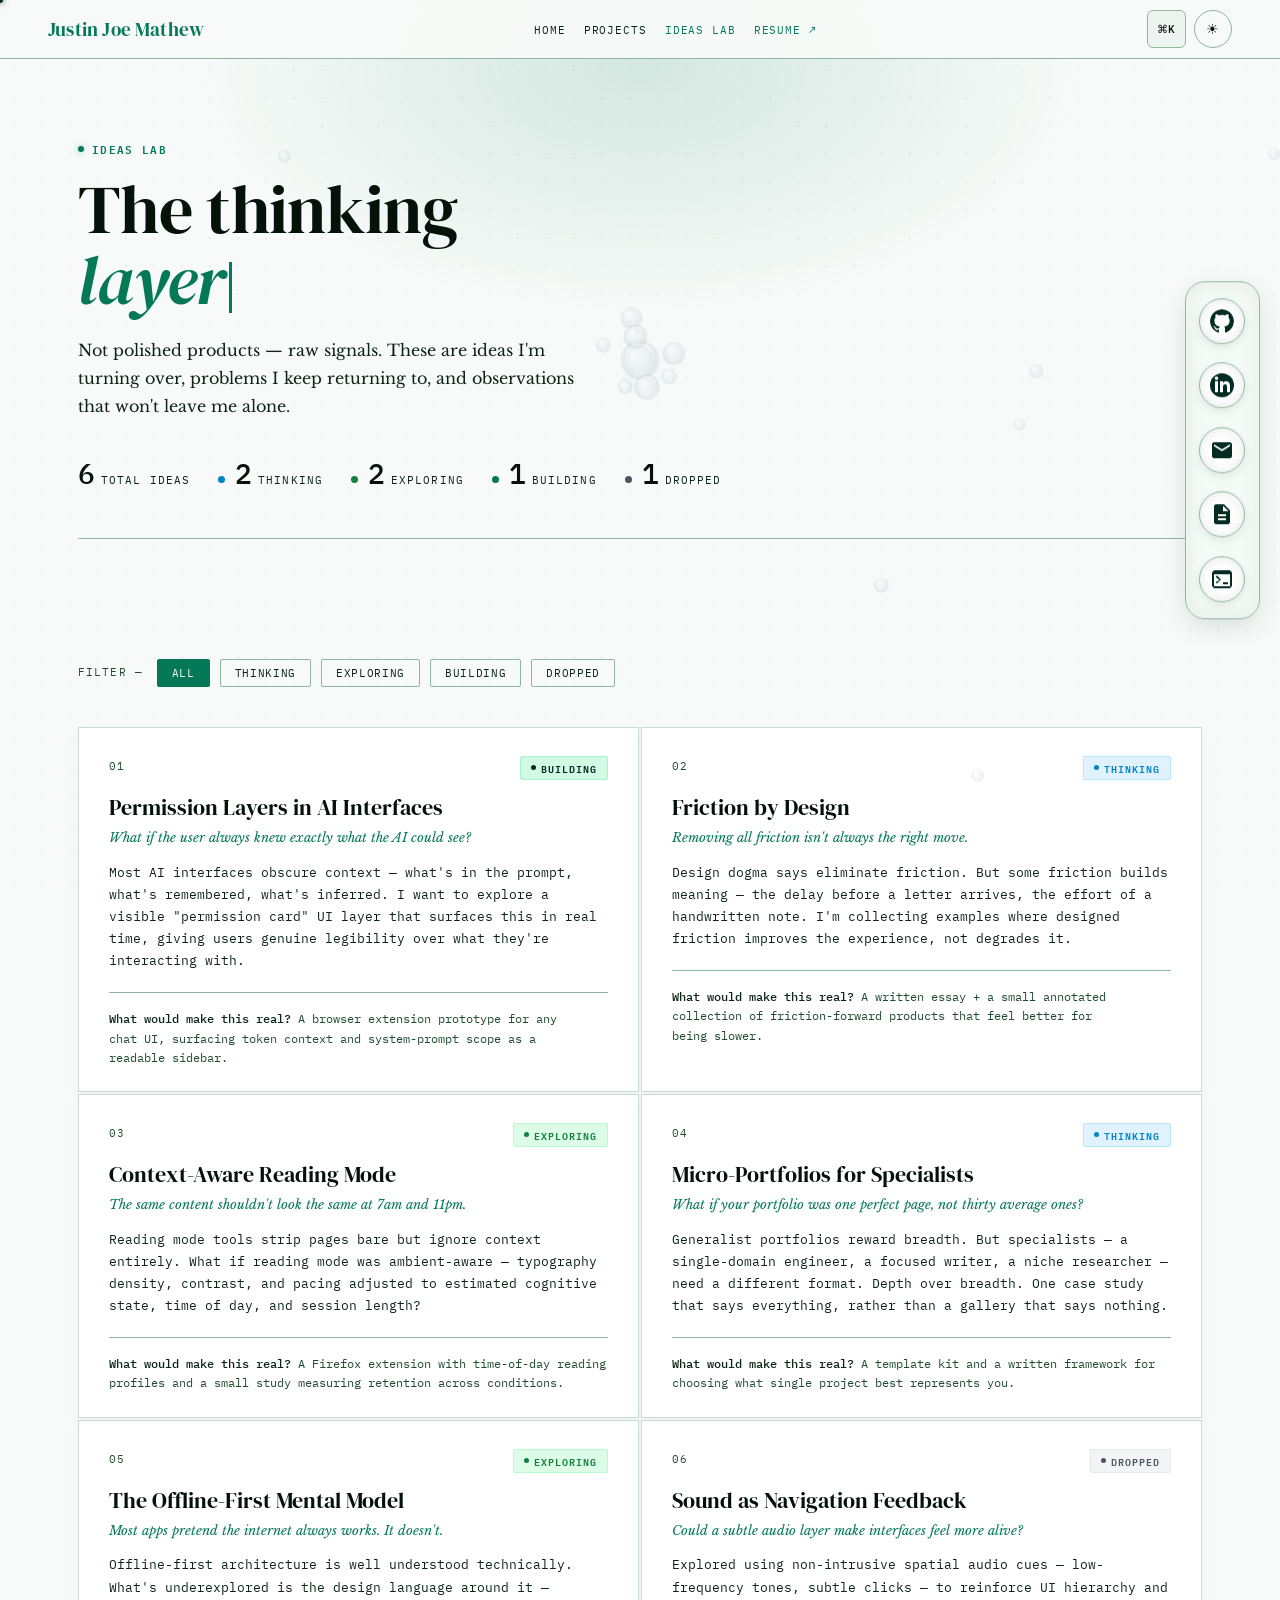
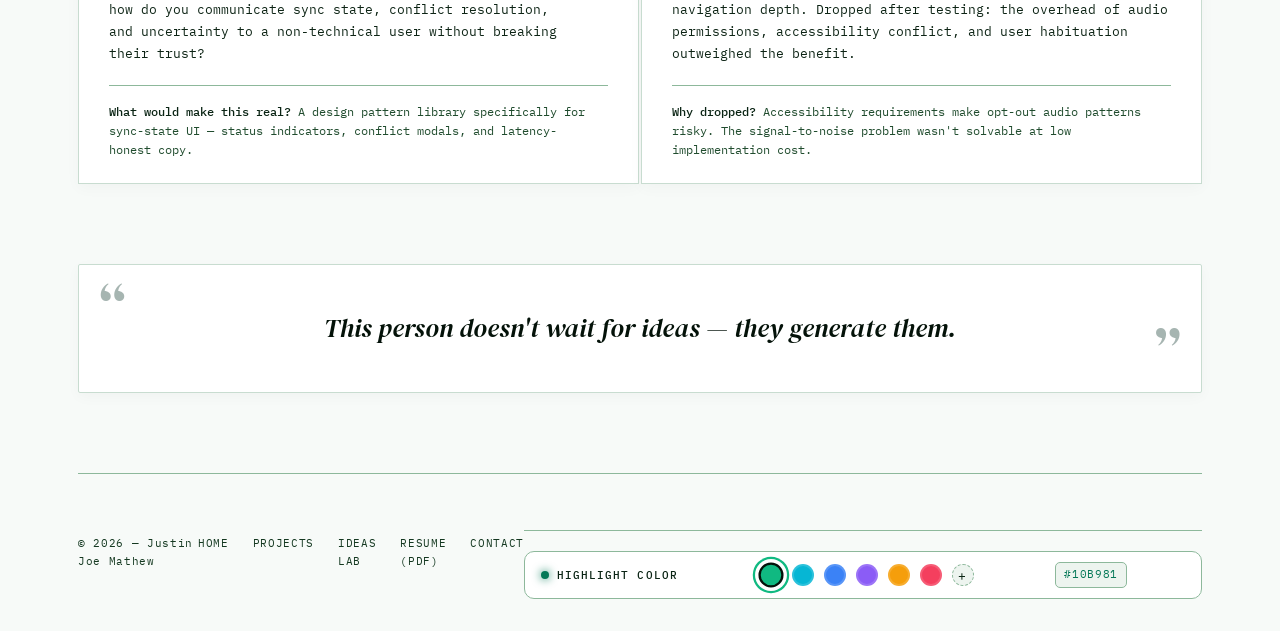
==== commit 9bfdd86e: "feat(accent): add site-wide dynamic highlight color picker and WebGL shader integration on dev" ====
--- a/ideas-lab.html
+++ b/ideas-lab.html
@@ -21,6 +21,18 @@
       if (saved === 'light' || (!saved && prefersLight)) {
         document.documentElement.classList.add('light');
       }
+      var acc = localStorage.getItem('accent-color');
+      if (acc && /^#[0-9a-fA-F]{6}$/.test(acc)) {
+        var r = parseInt(acc.slice(1, 3), 16);
+        var g = parseInt(acc.slice(3, 5), 16);
+        var b = parseInt(acc.slice(5, 7), 16);
+        var s = document.documentElement.style;
+        s.setProperty('--nature', acc);
+        s.setProperty('--gold', acc);
+        s.setProperty('--accent-rgb', r + ', ' + g + ', ' + b);
+        s.setProperty('--nature-glow', 'rgba(' + r + ', ' + g + ', ' + b + ', 0.16)');
+        s.setProperty('--gold-glow', 'rgba(' + r + ', ' + g + ', ' + b + ', 0.16)');
+      }
     })();
   </script>
 </head>
@@ -311,6 +323,7 @@
 <script src="js/components/cert-modal.js"></script>
 <script src="js/components/tech-terminal.js"></script>
 <script src="js/components/command-menu.js"></script>
+<script src="js/components/accent-controller.js"></script>
 <script src="js/app.js"></script>
 <script src="interactive-trends.js?v=20261010b"></script>
 </body>
--- a/styles.css
+++ b/styles.css
@@ -28,12 +28,17 @@
   --muted:       #7da88f;              /* Clear meta text (4.8:1 contrast) */
 
   /* Pure Nature Palette: Deep Pine, Emerald & Alpine Glacier */
-  --nature:      #10b981;              /* Primary Accent: Emerald Forest */
-  --nature-hi:   #34d399;              /* Hover Accent: Fresh Spring Sprout */
-  --nature-dim:  #047857;              /* Deep Pine */
-  --nature-glow: rgba(16, 185, 129, 0.16);
-  --glacier:     #2dd4bf;              /* Mountain Glacier Teal */
-  --sprout:      #4ade80;              /* Morning Sprout */
+  --nature:         #10b981;              /* Primary Accent: Emerald Forest */
+  --nature-hi:      #34d399;              /* Hover Accent: Fresh Spring Sprout */
+  --nature-dim:     #047857;              /* Deep Pine */
+  --nature-glow:    rgba(var(--accent-rgb), 0.16);
+  --glacier:        #2dd4bf;              /* Mountain Glacier Teal */
+  --sprout:         #4ade80;              /* Morning Sprout */
+  --accent-rgb:     16, 185, 129;
+  --accent-hi-rgb:  52, 211, 153;
+  --accent-dim-rgb: 4, 120, 87;
+  --glacier-rgb:    45, 212, 191;
+  --sprout-rgb:     74, 222, 128;
 
   /* Aliases pointing to pure Nature tokens */
   --gold:        var(--nature);
@@ -81,16 +86,21 @@
   --muted:       #204c2e;              /* Clear metadata (>7:1 contrast ratio) */
 
   /* High-Contrast Nature Palette */
-  --nature:      #047857;              /* Deep vivid emerald */
-  --nature-hi:   #065f46;              /* Deep pine evergreen on hover */
-  --nature-dim:  #022c22;              /* Deep Ancient Pine */
-  --nature-glow: rgba(4, 120, 87, 0.14);
-  --glacier:     #0f766e;
-  --sprout:      #15803d;
-  --gold:        #047857;
-  --gold-hi:     #065f46;
-  --gold-dim:    #022c22;
-  --gold-glow:   rgba(4, 120, 87, 0.14);
+  --nature:         #047857;              /* Deep vivid emerald */
+  --nature-hi:      #065f46;              /* Deep pine evergreen on hover */
+  --nature-dim:     #022c22;              /* Deep Ancient Pine */
+  --nature-glow:    rgba(var(--accent-rgb), 0.14);
+  --glacier:        #0f766e;
+  --sprout:         #15803d;
+  --accent-rgb:     4, 120, 87;
+  --accent-hi-rgb:  6, 95, 70;
+  --accent-dim-rgb: 2, 44, 34;
+  --glacier-rgb:    15, 118, 110;
+  --sprout-rgb:     21, 128, 61;
+  --gold:           var(--nature);
+  --gold-hi:        var(--nature-hi);
+  --gold-dim:       var(--nature-dim);
+  --gold-glow:      var(--nature-glow);
 
   /* Status colours in Light Mode */
   --thinking:    #0284c7;              /* Clear Cerulean Sky */
@@ -287,15 +297,15 @@
   color: #021208;
   font-weight: 700;
   border: 1.5px solid var(--nature);
-  box-shadow: 0 4px 18px rgba(16, 185, 129, 0.35);
+  box-shadow: 0 4px 18px rgba(var(--accent-rgb), 0.35);
 }
 
 body.light .btn-primary {
-  background: #047857;
+  background: var(--nature-dim);
   color: #ffffff;
   font-weight: 700;
-  border: 1.5px solid #047857;
-  box-shadow: 0 4px 16px rgba(4, 120, 87, 0.3);
+  border: 1.5px solid var(--nature-dim);
+  box-shadow: 0 4px 16px rgba(var(--accent-dim-rgb), 0.3);
 }
 
 .btn-primary:hover {
@@ -303,14 +313,14 @@
   border-color: var(--nature-hi);
   color: #021208;
   transform: translateY(-2px);
-  box-shadow: 0 8px 24px rgba(16, 185, 129, 0.45);
+  box-shadow: 0 8px 24px rgba(var(--accent-rgb), 0.45);
 }
 
 body.light .btn-primary:hover {
   background: #065f46;
   border-color: #065f46;
   color: #ffffff;
-  box-shadow: 0 8px 24px rgba(4, 120, 87, 0.35);
+  box-shadow: 0 8px 24px rgba(var(--accent-dim-rgb), 0.35);
 }
 
 /* Ghost with border */
@@ -322,11 +332,11 @@
 }
 
 .btn-ghost:hover {
-  background: rgba(16, 185, 129, 0.12);
+  background: rgba(var(--accent-rgb), 0.12);
   border-color: var(--nature);
   color: var(--nature-hi);
   transform: translateY(-2px);
-  box-shadow: 0 6px 20px rgba(16, 185, 129, 0.25);
+  box-shadow: 0 6px 20px rgba(var(--accent-rgb), 0.25);
 }
 
 body.light .btn-ghost {
@@ -338,11 +348,11 @@
 }
 
 body.light .btn-ghost:hover {
-  border-color: #047857;
+  border-color: var(--nature-dim);
   color: #ffffff;
-  background: #047857;
+  background: var(--nature-dim);
   transform: translateY(-2px);
-  box-shadow: 0 6px 20px rgba(4, 120, 87, 0.25);
+  box-shadow: 0 6px 20px rgba(var(--accent-dim-rgb), 0.25);
 }
 
 /* Outlined nature */
@@ -360,47 +370,47 @@
 }
 
 body.light .btn-outline {
-  border: 1.5px solid #047857;
-  color: #047857;
+  border: 1.5px solid var(--nature-dim);
+  color: var(--nature-dim);
   font-weight: 700;
   background: #ffffff;
 }
 
 body.light .btn-outline:hover {
-  background: #047857;
+  background: var(--nature-dim);
   color: #ffffff;
 }
 
 /* Terminal button */
 .btn-terminal {
-  background: rgba(16, 185, 129, 0.14);
-  border: 1.5px solid rgba(16, 185, 129, 0.55);
-  color: #34d399;
+  background: rgba(var(--accent-rgb), 0.14);
+  border: 1.5px solid rgba(var(--accent-rgb), 0.55);
+  color: var(--nature-hi);
   font-weight: 700;
 }
 
 body.light .btn-terminal {
   background: #e6f6ec;
-  border: 1.5px solid #047857;
-  color: #047857;
+  border: 1.5px solid var(--nature-dim);
+  color: var(--nature-dim);
   font-weight: 700;
-  box-shadow: 0 2px 10px rgba(4, 120, 87, 0.15);
+  box-shadow: 0 2px 10px rgba(var(--accent-dim-rgb), 0.15);
 }
 
 .btn-terminal:hover {
-  background: rgba(16, 185, 129, 0.24);
+  background: rgba(var(--accent-rgb), 0.24);
   border-color: var(--nature-hi);
   color: #ffffff;
   transform: translateY(-2px);
-  box-shadow: 0 6px 20px rgba(16, 185, 129, 0.35);
+  box-shadow: 0 6px 20px rgba(var(--accent-rgb), 0.35);
 }
 
 body.light .btn-terminal:hover {
-  background: #047857;
-  border-color: #047857;
+  background: var(--nature-dim);
+  border-color: var(--nature-dim);
   color: #ffffff;
   transform: translateY(-2px);
-  box-shadow: 0 6px 20px rgba(4, 120, 87, 0.3);
+  box-shadow: 0 6px 20px rgba(var(--accent-dim-rgb), 0.3);
 }
 
 .terminal-dot {
@@ -442,13 +452,13 @@
 }
 
 body.light .section-label {
-  color: #047857;
+  color: var(--nature-dim);
   font-weight: 600;
 }
 
 body.light .section-label::before {
-  background: #047857;
-  box-shadow: 0 0 6px rgba(4, 120, 87, 0.4);
+  background: var(--nature-dim);
+  box-shadow: 0 0 6px rgba(var(--accent-dim-rgb), 0.4);
 }
 
 .section-title {
@@ -872,8 +882,8 @@
   display: inline-flex;
   align-items: center;
   gap: 8px;
-  background: rgba(45, 212, 191, 0.08);
-  border: 1px solid rgba(45, 212, 191, 0.3);
+  background: rgba(var(--glacier-rgb), 0.08);
+  border: 1px solid rgba(var(--glacier-rgb), 0.3);
   color: var(--gold);
   font-family: var(--font-mono);
   font-size: 11px;
@@ -886,15 +896,15 @@
 }
 
 .tech-terminal-trigger:hover {
-  background: rgba(45, 212, 191, 0.16);
+  background: rgba(var(--glacier-rgb), 0.16);
   border-color: var(--gold);
-  box-shadow: 0 0 14px rgba(45, 212, 191, 0.25);
+  box-shadow: 0 0 14px rgba(var(--glacier-rgb), 0.25);
 }
 
 body.light .tech-terminal-trigger {
   background: rgba(13, 148, 136, 0.08);
   border: 1px solid rgba(13, 148, 136, 0.4);
-  color: #047857;
+  color: var(--nature-dim);
   font-weight: 500;
 }
 
@@ -923,8 +933,8 @@
 
 .tech-terminal-box {
   background: #080d0b;
-  border: 1px solid rgba(45, 212, 191, 0.4);
-  box-shadow: 0 25px 70px rgba(0, 0, 0, 0.85), 0 0 35px rgba(45, 212, 191, 0.12);
+  border: 1px solid rgba(var(--glacier-rgb), 0.4);
+  box-shadow: 0 25px 70px rgba(0, 0, 0, 0.85), 0 0 35px rgba(var(--glacier-rgb), 0.12);
   border-radius: 8px;
   width: 100%;
   max-width: 920px;
@@ -955,7 +965,7 @@
   display: flex;
   align-items: center;
   justify-content: space-between;
-  border-bottom: 1px solid rgba(45, 212, 191, 0.15);
+  border-bottom: 1px solid rgba(var(--glacier-rgb), 0.15);
   user-select: none;
 }
 
@@ -1019,7 +1029,7 @@
 }
 
 .tech-prompt-symbol {
-  color: #2dd4bf;
+  color: var(--glacier);
   font-weight: 600;
   white-space: nowrap;
   flex-shrink: 0;
@@ -1039,7 +1049,7 @@
   font-size: 13px !important;
   line-height: 1.5 !important;
   width: 100% !important;
-  caret-color: #2dd4bf !important;
+  caret-color: var(--glacier) !important;
 }
 
 .tech-terminal-input::placeholder,
@@ -1059,8 +1069,8 @@
   display: inline-flex;
   align-items: center;
   gap: 5px;
-  background: rgba(45, 212, 191, 0.08) !important;
-  border: 1px solid rgba(45, 212, 191, 0.35) !important;
+  background: rgba(var(--glacier-rgb), 0.08) !important;
+  border: 1px solid rgba(var(--glacier-rgb), 0.35) !important;
   padding: 3px 8px;
   border-radius: 3px;
   font-size: 10.5px;
@@ -1085,11 +1095,11 @@
 body.light .tech-terminal-box div[style*="color:var(--nature)"],
 body.light .tech-terminal-box span[style*="color:var(--nature)"],
 body.light .tech-terminal-box a[style*="color:var(--nature)"] {
-  color: #34d399 !important;
+  color: var(--nature-hi) !important;
 }
 
 body.light .tech-terminal-box a {
-  color: #2dd4bf !important;
+  color: var(--glacier) !important;
 }
 
 /* ──────────────────────────────────────────────────────────────
@@ -1118,7 +1128,7 @@
 
 .term-viewport-header {
   background: #0d1713 !important;
-  border-bottom: 1px solid rgba(45, 212, 191, 0.25) !important;
+  border-bottom: 1px solid rgba(var(--glacier-rgb), 0.25) !important;
   padding: 10px 16px;
   display: flex;
   align-items: center;
@@ -1135,7 +1145,7 @@
 }
 
 .term-viewport-filename {
-  color: #34d399 !important;
+  color: var(--nature-hi) !important;
   font-weight: 600;
   letter-spacing: 0.04em;
 }
@@ -1155,7 +1165,7 @@
 .term-viewport-btn,
 body.light .term-viewport-btn {
   background: rgba(255, 255, 255, 0.08) !important;
-  border: 1px solid rgba(45, 212, 191, 0.35) !important;
+  border: 1px solid rgba(var(--glacier-rgb), 0.35) !important;
   color: #e2e8f0 !important;
   font-family: var(--font-mono);
   font-size: 11px;
@@ -1170,9 +1180,9 @@
 
 .term-viewport-btn:hover,
 body.light .term-viewport-btn:hover {
-  background: rgba(16, 185, 129, 0.25) !important;
+  background: rgba(var(--accent-rgb), 0.25) !important;
   color: #ffffff !important;
-  border-color: #34d399 !important;
+  border-color: var(--nature-hi) !important;
 }
 
 .term-viewport-btn.close {
@@ -1216,9 +1226,9 @@
   letter-spacing: 0.02em;
 }
 
-.term-viewport-content h1 { font-size: 22px; color: var(--nature); border-bottom: 1px solid rgba(45,212,191,0.2); padding-bottom: 8px; }
-.term-viewport-content h2 { font-size: 18px; color: #34d399; margin-top: 24px; }
-.term-viewport-content h3 { font-size: 15px; color: #2dd4bf; }
+.term-viewport-content h1 { font-size: 22px; color: var(--nature); border-bottom: 1px solid rgba(var(--glacier-rgb),0.2); padding-bottom: 8px; }
+.term-viewport-content h2 { font-size: 18px; color: var(--nature-hi); margin-top: 24px; }
+.term-viewport-content h3 { font-size: 15px; color: var(--glacier); }
 
 .term-viewport-content p {
   margin: 8px 0;
@@ -1241,8 +1251,8 @@
 }
 
 .term-viewport-content code {
-  background: rgba(16, 185, 129, 0.14);
-  color: #34d399;
+  background: rgba(var(--accent-rgb), 0.14);
+  color: var(--nature-hi);
   padding: 2px 6px;
   border-radius: 3px;
   font-size: 12px;
@@ -1260,7 +1270,7 @@
 
 .term-viewport-footer {
   background: #08120c;
-  border-top: 1px solid rgba(45, 212, 191, 0.15);
+  border-top: 1px solid rgba(var(--glacier-rgb), 0.15);
   padding: 8px 16px;
   display: flex;
   align-items: center;
@@ -1304,10 +1314,10 @@
   background: rgba(6, 14, 9, 0.94) !important;
   backdrop-filter: blur(24px) saturate(200%) !important;
   -webkit-backdrop-filter: blur(24px) saturate(200%) !important;
-  border: 1px solid rgba(16, 185, 129, 0.28) !important;
+  border: 1px solid rgba(var(--accent-rgb), 0.28) !important;
   box-shadow: 
     0 22px 50px -10px rgba(0, 0, 0, 0.9),
-    0 0 28px rgba(16, 185, 129, 0.08),
+    0 0 28px rgba(var(--accent-rgb), 0.08),
     inset 0 1px 0 rgba(255, 255, 255, 0.12),
     inset 0 -1px 0 rgba(0, 0, 0, 0.8);
   transform-style: preserve-3d;
@@ -1322,7 +1332,7 @@
   border: 1px solid #cce0d3 !important;
   box-shadow: 
     0 14px 34px -8px rgba(0, 0, 0, 0.06),
-    0 2px 8px rgba(4, 120, 87, 0.04),
+    0 2px 8px rgba(var(--accent-dim-rgb), 0.04),
     inset 0 1px 0 #ffffff !important;
 }
 
@@ -1335,9 +1345,9 @@
   border-radius: inherit;
   background: radial-gradient(
     800px circle at var(--mouse-x, 50%) var(--mouse-y, 50%), 
-    rgba(16, 185, 129, 0.26) 0%,
-    rgba(45, 212, 191, 0.16) 28%,
-    rgba(74, 222, 128, 0.08) 50%,
+    rgba(var(--accent-rgb), 0.26) 0%,
+    rgba(var(--glacier-rgb), 0.16) 28%,
+    rgba(var(--sprout-rgb), 0.08) 50%,
     transparent 70%
   );
   pointer-events: none;
@@ -1350,7 +1360,7 @@
 body.light .project-card.prism-card::before {
   background: radial-gradient(
     800px circle at var(--mouse-x, 50%) var(--mouse-y, 50%), 
-    rgba(4, 120, 87, 0.06) 0%,
+    rgba(var(--accent-dim-rgb), 0.06) 0%,
     transparent 65%
   );
 }
@@ -1374,11 +1384,11 @@
   padding: 1.5px;
   background: linear-gradient(
     calc(115deg + var(--tilt-y) * 4),
-    rgba(4, 120, 87, 0.9) 0%,
-    rgba(16, 185, 129, 1.0) 25%,
-    rgba(45, 212, 191, 0.95) 50%,
-    rgba(74, 222, 128, 0.9) 75%,
-    rgba(167, 243, 208, 0.85) 100%
+    rgba(var(--accent-dim-rgb), 0.9) 0%,
+    rgba(var(--accent-rgb), 1.0) 25%,
+    rgba(var(--glacier-rgb), 0.95) 50%,
+    rgba(var(--sprout-rgb), 0.9) 75%,
+    rgba(var(--accent-hi-rgb), 0.85) 100%
   ) !important;
   -webkit-mask: linear-gradient(#fff 0 0) content-box, linear-gradient(#fff 0 0);
   -webkit-mask-composite: xor;
@@ -1393,7 +1403,7 @@
 .prism-card:hover::after,
 .project-card.prism-card:hover::after {
   opacity: 1.0;
-  filter: drop-shadow(0 0 10px rgba(16, 185, 129, 0.75)) drop-shadow(0 0 18px rgba(45, 212, 191, 0.45));
+  filter: drop-shadow(0 0 10px rgba(var(--accent-rgb), 0.75)) drop-shadow(0 0 18px rgba(var(--glacier-rgb), 0.45));
 }
 
 .prism-card-inner {
@@ -1418,7 +1428,7 @@
 
 body.light .prism-card:hover .chroma-text,
 body.light .project-card.prism-card:hover .chroma-text {
-  color: #047857;
+  color: var(--nature-dim);
   transform: translateX(2px);
 }
 
@@ -1432,11 +1442,11 @@
 /* Status pills across all pages */
 body.light .status-thinking  { background: #e0f2fe; color: #0284c7; border: 1px solid #bae6fd; font-weight: 600; }
 body.light .status-exploring { background: #dcfce7; color: #15803d; border: 1px solid #bbf7d0; font-weight: 600; }
-body.light .status-building  { background: #d1fae5; color: #047857; border: 1px solid #a7f3d0; font-weight: 600; }
+body.light .status-building  { background: #d1fae5; color: var(--nature-dim); border: 1px solid #a7f3d0; font-weight: 600; }
 body.light .status-dropped   { background: #f3f4f6; color: #4b5563; border: 1px solid #e5e7eb; font-weight: 600; }
 
 /* Achievement badges */
-body.light .achieve-badge.gold  { background: #e6f6ec; color: #047857; border: 1px solid #a7f3d0; font-weight: 600; }
+body.light .achieve-badge.gold  { background: #e6f6ec; color: var(--nature-dim); border: 1px solid #a7f3d0; font-weight: 600; }
 body.light .achieve-badge.green { background: #dcfce7; color: #15803d; border: 1px solid #bbf7d0; font-weight: 600; }
 body.light .achieve-badge.blue  { background: #e0f2fe; color: #0284c7; border: 1px solid #bae6fd; font-weight: 600; }
 
@@ -1454,14 +1464,14 @@
 body.light .skill-tag.amber {
   background: #e6f6ec;
   border-color: #059669;
-  color: #047857;
+  color: var(--nature-dim);
   font-weight: 600;
 }
 
 body.light .proj-badge {
   background: #eaf6ee;
-  border: 1px solid #047857;
-  color: #047857;
+  border: 1px solid var(--nature-dim);
+  color: var(--nature-dim);
   font-weight: 600;
 }
 
@@ -1474,11 +1484,11 @@
 }
 body.light .jump-pill:hover {
   background: #edf5f0;
-  border-color: #047857;
-  color: #047857;
+  border-color: var(--nature-dim);
+  color: var(--nature-dim);
 }
 body.light .jump-pill .pill-num {
-  color: #047857;
+  color: var(--nature-dim);
   font-weight: 700;
 }
 
@@ -1493,12 +1503,12 @@
   box-shadow: 0 4px 14px rgba(0, 0, 0, 0.03);
 }
 
-body.light .proof-stat { color: #047857; }
+body.light .proof-stat { color: var(--nature-dim); }
 body.light .proof-label { color: #1f3b28; font-weight: 600; }
 
 body.light .timeline-time { color: #2a4934; font-weight: 600; }
 body.light .timeline-role { color: #06150b; }
-body.light .timeline-org { color: #047857; font-weight: 600; }
+body.light .timeline-org { color: var(--nature-dim); font-weight: 600; }
 body.light .timeline-desc { color: #11281a; }
 
 body.light .toolkit-btn {
@@ -1508,11 +1518,11 @@
 }
 body.light .toolkit-btn.active,
 body.light .toolkit-btn:hover {
-  background: #047857;
+  background: var(--nature-dim);
   color: #ffffff;
-  border-color: #047857;
-}
-body.light .toolkit-card-title { color: #047857; font-weight: 600; }
+  border-color: var(--nature-dim);
+}
+body.light .toolkit-card-title { color: var(--nature-dim); font-weight: 600; }
 body.light .toolkit-card-list { color: #06150b; }
 body.light .toolkit-card-note { color: #24412f; }
 
@@ -1533,21 +1543,21 @@
 
 body.light .proj-hook {
   background: #edf5f0;
-  border-left: 3px solid #047857;
+  border-left: 3px solid var(--nature-dim);
   color: #06150b;
 }
 
 body.light .project-link {
-  color: #047857;
+  color: var(--nature-dim);
   background: #eef7f1;
   border: 1px solid #a3d2b7;
   font-weight: 600;
 }
 body.light .project-link:hover {
-  background: #047857;
+  background: var(--nature-dim);
   color: #ffffff;
-  border-color: #047857;
-  box-shadow: 0 4px 14px rgba(4, 120, 87, 0.25);
+  border-color: var(--nature-dim);
+  box-shadow: 0 4px 14px rgba(var(--accent-dim-rgb), 0.25);
 }
 
 body.light .repo-link {
@@ -1557,8 +1567,8 @@
   font-weight: 600;
 }
 body.light .repo-link:hover {
-  border-color: #047857;
-  color: #047857;
+  border-color: var(--nature-dim);
+  color: var(--nature-dim);
   background: #f7faf8;
 }
 
@@ -1615,12 +1625,12 @@
   left: 0;
   width: 6px;
   height: 6px;
-  background: #10b981;
+  background: var(--nature);
   border-radius: 50%;
   pointer-events: none;
   transform: translate(-50%, -50%);
   transition: opacity 0.15s ease, background 0.2s ease;
-  box-shadow: 0 0 8px rgba(16, 185, 129, 0.9), 0 0 2px #fff;
+  box-shadow: 0 0 8px rgba(var(--accent-rgb), 0.9), 0 0 2px #fff;
   z-index: 999999;
   will-change: transform;
 }
@@ -1631,7 +1641,7 @@
   left: 0;
   width: 22px;
   height: 22px;
-  border: 1.5px solid rgba(16, 185, 129, 0.5);
+  border: 1.5px solid rgba(var(--accent-rgb), 0.5);
   border-radius: 50%;
   pointer-events: none;
   transform: translate(-50%, -50%);
@@ -1645,24 +1655,24 @@
 }
 
 body.light .mag-cursor-dot {
-  background: #047857;
-  box-shadow: 0 0 6px rgba(4, 120, 87, 0.8), 0 0 1px #fff;
+  background: var(--nature-dim);
+  box-shadow: 0 0 6px rgba(var(--accent-dim-rgb), 0.8), 0 0 1px #fff;
 }
 
 body.light .mag-cursor-ring {
-  border: 1.5px solid rgba(4, 120, 87, 0.6);
+  border: 1.5px solid rgba(var(--accent-dim-rgb), 0.6);
 }
 
 .mag-cursor-ring.hovering {
-  border-color: #34d399;
-  background: rgba(16, 185, 129, 0.12);
-  box-shadow: 0 0 14px rgba(16, 185, 129, 0.35);
+  border-color: var(--nature-hi);
+  background: rgba(var(--accent-rgb), 0.12);
+  box-shadow: 0 0 14px rgba(var(--accent-rgb), 0.35);
 }
 
 body.light .mag-cursor-ring.hovering {
-  border-color: #047857;
-  background: rgba(4, 120, 87, 0.10);
-  box-shadow: 0 0 12px rgba(4, 120, 87, 0.25);
+  border-color: var(--nature-dim);
+  background: rgba(var(--accent-dim-rgb), 0.10);
+  box-shadow: 0 0 12px rgba(var(--accent-dim-rgb), 0.25);
 }
 
 /* 3. Iridescent Mesh Gradients (WebGL Canvas) */
@@ -1723,10 +1733,10 @@
 /* ── PHYSICAL HARDWARE PANEL (FLAGSHIP DRONE & HIGH-TIER CARDS) ── */
 .hardware-panel-card {
   position: relative;
-  border: 1px solid rgba(16, 185, 129, 0.42) !important;
+  border: 1px solid rgba(var(--accent-rgb), 0.42) !important;
   box-shadow: 
     0 24px 60px -12px rgba(0, 0, 0, 0.95),
-    0 0 35px rgba(16, 185, 129, 0.14),
+    0 0 35px rgba(var(--accent-rgb), 0.14),
     inset 0 1px 0 rgba(255, 255, 255, 0.2),
     inset 0 -1px 0 rgba(0, 0, 0, 0.8) !important;
 }
@@ -1735,7 +1745,7 @@
   border: 1px solid #059669 !important;
   box-shadow: 
     0 18px 44px -10px rgba(0, 0, 0, 0.08),
-    0 0 24px rgba(4, 120, 87, 0.10),
+    0 0 24px rgba(var(--accent-dim-rgb), 0.10),
     inset 0 1px 0 #ffffff !important;
 }
 
@@ -1744,8 +1754,8 @@
   position: absolute;
   inset: 0;
   background-image: 
-    linear-gradient(rgba(16, 185, 129, 0.05) 1px, transparent 1px),
-    linear-gradient(90deg, rgba(16, 185, 129, 0.05) 1px, transparent 1px);
+    linear-gradient(rgba(var(--accent-rgb), 0.05) 1px, transparent 1px),
+    linear-gradient(90deg, rgba(var(--accent-rgb), 0.05) 1px, transparent 1px);
   background-size: 28px 28px;
   pointer-events: none;
   z-index: 1;
@@ -1771,7 +1781,7 @@
   justify-content: space-between;
   gap: 28px;
   background: rgba(4, 14, 8, 0.75);
-  border: 1px solid rgba(16, 185, 129, 0.25);
+  border: 1px solid rgba(var(--accent-rgb), 0.25);
   border-radius: 8px;
   padding: 18px 24px;
   margin: 18px 0;
@@ -1783,7 +1793,7 @@
 body.light .drone-avionics-telemetry {
   background: #f4faf6;
   border: 1.5px solid #8db89b;
-  box-shadow: 0 4px 16px rgba(4, 120, 87, 0.06);
+  box-shadow: 0 4px 16px rgba(var(--accent-dim-rgb), 0.06);
 }
 
 .telemetry-info {
@@ -1803,14 +1813,14 @@
   width: 7px;
   height: 7px;
   border-radius: 50%;
-  background: #10b981;
-  box-shadow: 0 0 8px #10b981;
+  background: var(--nature);
+  box-shadow: 0 0 8px var(--nature);
   animation: pulse 1.8s infinite;
 }
 
 body.light .telemetry-dot {
-  background: #047857;
-  box-shadow: 0 0 6px #047857;
+  background: var(--nature-dim);
+  box-shadow: 0 0 6px var(--nature-dim);
 }
 
 .telemetry-title {
@@ -1819,11 +1829,11 @@
   font-weight: 600;
   letter-spacing: 0.12em;
   text-transform: uppercase;
-  color: #34d399;
+  color: var(--nature-hi);
 }
 
 body.light .telemetry-title {
-  color: #047857;
+  color: var(--nature-dim);
 }
 
 .telemetry-desc {
@@ -1882,8 +1892,8 @@
   background: rgba(6, 16, 10, 0.85);
   backdrop-filter: blur(14px);
   -webkit-backdrop-filter: blur(14px);
-  border: 1.5px solid rgba(16, 185, 129, 0.4);
-  box-shadow: 0 16px 40px rgba(0, 0, 0, 0.6), 0 0 24px rgba(16, 185, 129, 0.15);
+  border: 1.5px solid rgba(var(--accent-rgb), 0.4);
+  box-shadow: 0 16px 40px rgba(0, 0, 0, 0.6), 0 0 24px rgba(var(--accent-rgb), 0.15);
   display: flex;
   align-items: center;
   justify-content: center;
@@ -1895,43 +1905,43 @@
 
 .hero-interactive-reticle:hover {
   transform: scale(1.03);
-  box-shadow: 0 20px 48px rgba(0, 0, 0, 0.7), 0 0 32px rgba(16, 185, 129, 0.25);
+  box-shadow: 0 20px 48px rgba(0, 0, 0, 0.7), 0 0 32px rgba(var(--accent-rgb), 0.25);
 }
 
 body.light .hero-interactive-reticle {
   background: rgba(255, 255, 255, 0.95);
   border: 1.5px solid #8db89b;
-  box-shadow: 0 12px 30px -4px rgba(4, 120, 87, 0.12), 0 0 16px rgba(4, 120, 87, 0.08), inset 0 1px 0 #ffffff;
+  box-shadow: 0 12px 30px -4px rgba(var(--accent-dim-rgb), 0.12), 0 0 16px rgba(var(--accent-dim-rgb), 0.08), inset 0 1px 0 #ffffff;
 }
 
 body.light .hero-interactive-reticle:hover {
-  border-color: #047857;
-  box-shadow: 0 16px 36px -4px rgba(4, 120, 87, 0.2), 0 0 20px rgba(4, 120, 87, 0.12);
+  border-color: var(--nature-dim);
+  box-shadow: 0 16px 36px -4px rgba(var(--accent-dim-rgb), 0.2), 0 0 20px rgba(var(--accent-dim-rgb), 0.12);
 }
 
 .reticle-outer-ring {
   position: absolute;
   inset: 8px;
-  border: 1px dashed rgba(16, 185, 129, 0.3);
+  border: 1px dashed rgba(var(--accent-rgb), 0.3);
   border-radius: 50%;
   pointer-events: none;
 }
 
 body.light .reticle-outer-ring {
-  border-color: rgba(4, 120, 87, 0.35);
+  border-color: rgba(var(--accent-dim-rgb), 0.35);
 }
 
 .reticle-tick {
   position: absolute;
   font-family: var(--font-mono);
   font-size: 7.5px;
-  color: #34d399;
+  color: var(--nature-hi);
   letter-spacing: 0.05em;
   font-weight: 600;
 }
 
 body.light .reticle-tick {
-  color: #047857;
+  color: var(--nature-dim);
 }
 
 .reticle-tick.t-0   { top: 2px; left: 50%; transform: translateX(-50%); }
@@ -1944,7 +1954,7 @@
   width: 115px;
   height: 115px;
   border-radius: 50%;
-  border: 1px solid rgba(45, 212, 191, 0.45);
+  border: 1px solid rgba(var(--glacier-rgb), 0.45);
   display: flex;
   align-items: center;
   justify-content: center;
@@ -1953,17 +1963,17 @@
 }
 
 body.light .reticle-gimbal {
-  border-color: rgba(4, 120, 87, 0.4);
+  border-color: rgba(var(--accent-dim-rgb), 0.4);
 }
 
 .reticle-crosshair {
   position: absolute;
-  background: rgba(45, 212, 191, 0.25);
+  background: rgba(var(--glacier-rgb), 0.25);
   pointer-events: none;
 }
 
 body.light .reticle-crosshair {
-  background: rgba(4, 120, 87, 0.25);
+  background: rgba(var(--accent-dim-rgb), 0.25);
 }
 
 .reticle-crosshair.ch-x {
@@ -1980,13 +1990,13 @@
   position: absolute;
   width: 2px;
   height: 52px;
-  background: linear-gradient(to top, transparent, #2dd4bf);
+  background: linear-gradient(to top, transparent, var(--glacier));
   transform-origin: center center;
   pointer-events: none;
 }
 
 body.light .reticle-compass-needle {
-  background: linear-gradient(to top, transparent, #047857);
+  background: linear-gradient(to top, transparent, var(--nature-dim));
 }
 
 .reticle-compass-needle::after {
@@ -1996,26 +2006,26 @@
   left: -2.5px;
   width: 7px;
   height: 7px;
-  background: #34d399;
+  background: var(--nature-hi);
   clip-path: polygon(50% 0%, 0% 100%, 100% 100%);
 }
 
 body.light .reticle-compass-needle::after {
-  background: #047857;
+  background: var(--nature-dim);
 }
 
 .reticle-center-core {
   width: 8px;
   height: 8px;
   border-radius: 50%;
-  background: #34d399;
-  box-shadow: 0 0 10px #34d399;
+  background: var(--nature-hi);
+  box-shadow: 0 0 10px var(--nature-hi);
   z-index: 2;
 }
 
 body.light .reticle-center-core {
-  background: #047857;
-  box-shadow: 0 0 8px rgba(4, 120, 87, 0.5);
+  background: var(--nature-dim);
+  box-shadow: 0 0 8px rgba(var(--accent-dim-rgb), 0.5);
 }
 
 .reticle-pulse-ring {
@@ -2023,13 +2033,13 @@
   width: 26px;
   height: 26px;
   border-radius: 50%;
-  border: 1px solid #10b981;
+  border: 1px solid var(--nature);
   animation: reticlePulse 2s cubic-bezier(0.16, 1, 0.3, 1) infinite;
   pointer-events: none;
 }
 
 body.light .reticle-pulse-ring {
-  border-color: #047857;
+  border-color: var(--nature-dim);
 }
 
 @keyframes reticlePulse {
@@ -2064,23 +2074,23 @@
   gap: 4px;
   font-weight: 600;
   letter-spacing: 0.08em;
-  color: #34d399;
+  color: var(--nature-hi);
 }
 
 body.light .reticle-readout-line {
-  color: #047857;
+  color: var(--nature-dim);
 }
 
 .reticle-status-dot {
   width: 5px;
   height: 5px;
   border-radius: 50%;
-  background: #10b981;
-  box-shadow: 0 0 6px #10b981;
+  background: var(--nature);
+  box-shadow: 0 0 6px var(--nature);
 }
 
 body.light .reticle-status-dot {
-  background: #047857;
+  background: var(--nature-dim);
 }
 
 .reticle-coords {
@@ -2116,9 +2126,9 @@
 }
 
 .term-popout-btn {
-  background: rgba(45, 212, 191, 0.12);
-  border: 1px solid rgba(45, 212, 191, 0.4);
-  color: #2dd4bf;
+  background: rgba(var(--glacier-rgb), 0.12);
+  border: 1px solid rgba(var(--glacier-rgb), 0.4);
+  color: var(--glacier);
   font-family: var(--font-mono);
   font-size: 10.5px;
   padding: 3px 10px;
@@ -2131,10 +2141,10 @@
 }
 
 .term-popout-btn:hover {
-  background: rgba(16, 185, 129, 0.25);
-  border-color: #34d399;
+  background: rgba(var(--accent-rgb), 0.25);
+  border-color: var(--nature-hi);
   color: #ffffff;
-  box-shadow: 0 0 12px rgba(16, 185, 129, 0.3);
+  box-shadow: 0 0 12px rgba(var(--accent-rgb), 0.3);
 }
 
 /* 2. Vector-Corrosion & CSS Melting Shaders */
@@ -2222,10 +2232,10 @@
   background: rgba(6, 16, 10, 0.85);
   backdrop-filter: blur(16px);
   -webkit-backdrop-filter: blur(16px);
-  border: 1px solid rgba(16, 185, 129, 0.3);
+  border: 1px solid rgba(var(--accent-rgb), 0.3);
   border-radius: 8px;
   padding: 20px 22px;
-  box-shadow: 0 16px 40px rgba(0, 0, 0, 0.5), 0 0 24px rgba(16, 185, 129, 0.1);
+  box-shadow: 0 16px 40px rgba(0, 0, 0, 0.5), 0 0 24px rgba(var(--accent-rgb), 0.1);
   display: flex;
   flex-direction: column;
   gap: 14px;
@@ -2234,31 +2244,31 @@
 }
 
 .hero-systems-deck:hover {
-  border-color: rgba(16, 185, 129, 0.5);
-  box-shadow: 0 20px 48px rgba(0, 0, 0, 0.6), 0 0 32px rgba(16, 185, 129, 0.16);
+  border-color: rgba(var(--accent-rgb), 0.5);
+  box-shadow: 0 20px 48px rgba(0, 0, 0, 0.6), 0 0 32px rgba(var(--accent-rgb), 0.16);
 }
 
 body.light .hero-systems-deck {
   background: #ffffff;
   border: 1.5px solid #8db89b;
-  box-shadow: 0 16px 36px -6px rgba(4, 120, 87, 0.14), 0 2px 8px rgba(4, 120, 87, 0.06);
+  box-shadow: 0 16px 36px -6px rgba(var(--accent-dim-rgb), 0.14), 0 2px 8px rgba(var(--accent-dim-rgb), 0.06);
 }
 
 body.light .hero-systems-deck:hover {
-  border-color: #047857;
-  box-shadow: 0 20px 44px -6px rgba(4, 120, 87, 0.22), 0 4px 14px rgba(4, 120, 87, 0.1);
+  border-color: var(--nature-dim);
+  box-shadow: 0 20px 44px -6px rgba(var(--accent-dim-rgb), 0.22), 0 4px 14px rgba(var(--accent-dim-rgb), 0.1);
 }
 
 .deck-header {
   display: flex;
   align-items: center;
   justify-content: space-between;
-  border-bottom: 1px solid rgba(16, 185, 129, 0.18);
+  border-bottom: 1px solid rgba(var(--accent-rgb), 0.18);
   padding-bottom: 10px;
 }
 
 body.light .deck-header {
-  border-bottom-color: rgba(4, 120, 87, 0.15);
+  border-bottom-color: rgba(var(--accent-dim-rgb), 0.15);
 }
 
 .deck-header-left {
@@ -2271,14 +2281,14 @@
   width: 7px;
   height: 7px;
   border-radius: 50%;
-  background: #10b981;
-  box-shadow: 0 0 8px #10b981;
+  background: var(--nature);
+  box-shadow: 0 0 8px var(--nature);
   animation: pulse 2s infinite;
 }
 
 body.light .deck-beacon {
-  background: #047857;
-  box-shadow: 0 0 6px #047857;
+  background: var(--nature-dim);
+  box-shadow: 0 0 6px var(--nature-dim);
 }
 
 .deck-title {
@@ -2291,7 +2301,7 @@
 }
 
 body.light .deck-title {
-  color: #047857;
+  color: var(--nature-dim);
 }
 
 .deck-status-chip {
@@ -2300,14 +2310,14 @@
   letter-spacing: 0.08em;
   text-transform: uppercase;
   color: #a3c7b2;
-  background: rgba(16, 185, 129, 0.1);
+  background: rgba(var(--accent-rgb), 0.1);
   padding: 2px 7px;
   border-radius: 4px;
-  border: 1px solid rgba(16, 185, 129, 0.2);
+  border: 1px solid rgba(var(--accent-rgb), 0.2);
 }
 
 body.light .deck-status-chip {
-  color: #047857;
+  color: var(--nature-dim);
   background: #edf4ef;
   border-color: #8db89b;
 }
@@ -2319,7 +2329,7 @@
   background: rgba(4, 14, 8, 0.6);
   padding: 3px;
   border-radius: 6px;
-  border: 1px solid rgba(16, 185, 129, 0.15);
+  border: 1px solid rgba(var(--accent-rgb), 0.15);
 }
 
 body.light .deck-tabs {
@@ -2351,26 +2361,26 @@
 
 .deck-tab:hover {
   color: #f4fbf6;
-  background: rgba(16, 185, 129, 0.12);
+  background: rgba(var(--accent-rgb), 0.12);
 }
 
 body.light .deck-tab:hover {
-  color: #047857;
-  background: rgba(4, 120, 87, 0.08);
+  color: var(--nature-dim);
+  background: rgba(var(--accent-dim-rgb), 0.08);
 }
 
 .deck-tab.active {
-  background: rgba(16, 185, 129, 0.22);
-  border-color: rgba(16, 185, 129, 0.45);
-  color: #34d399;
+  background: rgba(var(--accent-rgb), 0.22);
+  border-color: rgba(var(--accent-rgb), 0.45);
+  color: var(--nature-hi);
   font-weight: 600;
 }
 
 body.light .deck-tab.active {
   background: #ffffff;
-  border-color: #047857;
-  color: #047857;
-  box-shadow: 0 1px 4px rgba(4, 120, 87, 0.1);
+  border-color: var(--nature-dim);
+  color: var(--nature-dim);
+  box-shadow: 0 1px 4px rgba(var(--accent-dim-rgb), 0.1);
 }
 
 .deck-tab-index {
@@ -2396,23 +2406,23 @@
   font-size: 9px;
   font-weight: 600;
   letter-spacing: 0.06em;
-  color: #34d399;
+  color: var(--nature-hi);
   text-transform: uppercase;
 }
 
 body.light .deck-project-badge {
-  color: #047857;
+  color: var(--nature-dim);
 }
 
 .deck-project-metric {
   font-family: var(--font-mono);
   font-size: 9px;
   font-weight: 600;
-  color: #2dd4bf;
-  background: rgba(45, 212, 191, 0.1);
+  color: var(--glacier);
+  background: rgba(var(--glacier-rgb), 0.1);
   padding: 1px 6px;
   border-radius: 3px;
-  border: 1px solid rgba(45, 212, 191, 0.25);
+  border: 1px solid rgba(var(--glacier-rgb), 0.25);
 }
 
 body.light .deck-project-metric {
@@ -2444,7 +2454,7 @@
 /* Live Simulation Scrubber / Controls */
 .deck-live-control {
   background: rgba(4, 14, 8, 0.7);
-  border: 1px solid rgba(16, 185, 129, 0.2);
+  border: 1px solid rgba(var(--accent-rgb), 0.2);
   border-radius: 6px;
   padding: 10px 12px;
   display: flex;
@@ -2475,12 +2485,12 @@
 }
 
 .deck-control-val {
-  color: #34d399;
+  color: var(--nature-hi);
   font-weight: 600;
 }
 
 body.light .deck-control-val {
-  color: #047857;
+  color: var(--nature-dim);
 }
 
 .deck-slider {
@@ -2489,15 +2499,15 @@
   width: 100%;
   height: 5px;
   border-radius: 3px;
-  background: rgba(16, 185, 129, 0.25);
+  background: rgba(var(--accent-rgb), 0.25);
   outline: none;
   cursor: pointer;
-  accent-color: #10b981;
+  accent-color: var(--nature);
 }
 
 body.light .deck-slider {
   background: #c8e4d3;
-  accent-color: #047857;
+  accent-color: var(--nature-dim);
 }
 
 .deck-slider::-webkit-slider-thumb {
@@ -2505,16 +2515,16 @@
   width: 13px;
   height: 13px;
   border-radius: 50%;
-  background: #34d399;
+  background: var(--nature-hi);
   cursor: pointer;
-  box-shadow: 0 0 8px rgba(16, 185, 129, 0.6);
+  box-shadow: 0 0 8px rgba(var(--accent-rgb), 0.6);
   border: 1.5px solid #ffffff;
 }
 
 body.light .deck-slider::-webkit-slider-thumb {
-  background: #047857;
+  background: var(--nature-dim);
   border-color: #ffffff;
-  box-shadow: 0 0 6px rgba(4, 120, 87, 0.4);
+  box-shadow: 0 0 6px rgba(var(--accent-dim-rgb), 0.4);
 }
 
 .deck-control-metrics {
@@ -2524,22 +2534,22 @@
   font-family: var(--font-mono);
   font-size: 8.5px;
   color: #94a3b8;
-  border-top: 1px dashed rgba(16, 185, 129, 0.15);
+  border-top: 1px dashed rgba(var(--accent-rgb), 0.15);
   padding-top: 6px;
 }
 
 body.light .deck-control-metrics {
   color: #204c2e;
-  border-top-color: rgba(4, 120, 87, 0.2);
+  border-top-color: rgba(var(--accent-dim-rgb), 0.2);
 }
 
 .deck-control-metrics strong {
-  color: #34d399;
+  color: var(--nature-hi);
   font-weight: 600;
 }
 
 body.light .deck-control-metrics strong {
-  color: #047857;
+  color: var(--nature-dim);
 }
 
 /* Spec Grid for Tabs 2 & 3 */
@@ -2548,7 +2558,7 @@
   grid-template-columns: 1fr 1fr;
   gap: 8px;
   background: rgba(4, 14, 8, 0.7);
-  border: 1px solid rgba(16, 185, 129, 0.2);
+  border: 1px solid rgba(var(--accent-rgb), 0.2);
   border-radius: 6px;
   padding: 10px 12px;
 }
@@ -2617,19 +2627,19 @@
   font-family: var(--font-mono);
   font-size: 10.5px;
   font-weight: 600;
-  color: #34d399;
+  color: var(--nature-hi);
   text-decoration: none;
   margin-top: 2px;
   transition: gap 0.2s ease, color 0.2s ease;
 }
 
 .deck-link:hover {
-  color: #4ade80;
+  color: var(--sprout);
   gap: 9px;
 }
 
 body.light .deck-link {
-  color: #047857;
+  color: var(--nature-dim);
 }
 
 body.light .deck-link:hover {
@@ -2710,7 +2720,7 @@
 }
 
 body.light .svg-frame svg {
-  filter: drop-shadow(0 0 8px rgba(4, 120, 87, 0.35));
+  filter: drop-shadow(0 0 8px rgba(var(--accent-dim-rgb), 0.35));
 }
 
 .svg-frame:hover svg,
@@ -2741,8 +2751,8 @@
 }
 
 body.light #out3 {
-  stroke: #047857;
-  filter: drop-shadow(0 0 6px rgba(4, 120, 87, 0.5));
+  stroke: var(--nature-dim);
+  filter: drop-shadow(0 0 6px rgba(var(--accent-dim-rgb), 0.5));
 }
 
 #inner3,
@@ -2759,16 +2769,16 @@
 }
 
 body.light #center1 {
-  fill: #047857;
-  filter: drop-shadow(0 0 8px rgba(4, 120, 87, 0.6));
+  fill: var(--nature-dim);
+  filter: drop-shadow(0 0 8px rgba(var(--accent-dim-rgb), 0.6));
 }
 
 body.light .svg-frame svg [fill="#00FFFF"] {
-  fill: #047857 !important;
+  fill: var(--nature-dim) !important;
 }
 
 body.light .svg-frame svg [stroke="#00FFFF"] {
-  stroke: #047857 !important;
+  stroke: var(--nature-dim) !important;
 }
 
 @keyframes rotate16 {
@@ -2793,13 +2803,13 @@
   gap: 8px;
   font-size: 10.5px;
   letter-spacing: 0.12em;
-  color: #34d399;
+  color: var(--nature-hi);
   font-weight: 600;
   text-transform: uppercase;
 }
 
 body.light .preloader-status-line {
-  color: #047857;
+  color: var(--nature-dim);
 }
 
 .preloader-pulse-dot {
@@ -2812,34 +2822,34 @@
 }
 
 body.light .preloader-pulse-dot {
-  background: #047857;
-  box-shadow: 0 0 8px #047857;
+  background: var(--nature-dim);
+  box-shadow: 0 0 8px var(--nature-dim);
 }
 
 .preloader-progress-wrap {
   width: 100%;
   height: 3px;
-  background: rgba(16, 185, 129, 0.18);
+  background: rgba(var(--accent-rgb), 0.18);
   border-radius: 3px;
   overflow: hidden;
   position: relative;
 }
 
 body.light .preloader-progress-wrap {
-  background: rgba(4, 120, 87, 0.18);
+  background: rgba(var(--accent-dim-rgb), 0.18);
 }
 
 .preloader-bar {
   height: 100%;
   width: 0%;
-  background: linear-gradient(90deg, #10b981, #00ffff, #ff0);
+  background: linear-gradient(90deg, var(--nature), #00ffff, #ff0);
   box-shadow: 0 0 12px #00ffff;
   transition: width 0.12s ease-out;
 }
 
 body.light .preloader-bar {
-  background: linear-gradient(90deg, #10b981, #047857);
-  box-shadow: 0 0 8px #047857;
+  background: linear-gradient(90deg, var(--nature), var(--nature-dim));
+  box-shadow: 0 0 8px var(--nature-dim);
 }
 
 .preloader-meta {
@@ -2891,9 +2901,9 @@
   backdrop-filter: blur(16px);
   -webkit-backdrop-filter: blur(16px);
   background: rgba(4, 14, 8, 0.78);
-  border: 1px solid rgba(16, 185, 129, 0.28);
+  border: 1px solid rgba(var(--accent-rgb), 0.28);
   box-shadow: 
-    inset 0 0 20px rgba(16, 185, 129, 0.12),
+    inset 0 0 20px rgba(var(--accent-rgb), 0.12),
     inset 0 0 5px rgba(255, 255, 255, 0.15),
     0 10px 30px rgba(0, 0, 0, 0.5);
   transition: all 0.4s cubic-bezier(0.16, 1, 0.3, 1);
@@ -2903,9 +2913,9 @@
 .floating-iso-dock .iso-card:hover,
 .floating-iso-dock .card:hover {
   background: rgba(6, 20, 12, 0.9);
-  border-color: rgba(16, 185, 129, 0.45);
+  border-color: rgba(var(--accent-rgb), 0.45);
   box-shadow: 
-    inset 0 0 24px rgba(16, 185, 129, 0.2),
+    inset 0 0 24px rgba(var(--accent-rgb), 0.2),
     inset 0 0 8px rgba(255, 255, 255, 0.22),
     0 14px 36px rgba(0, 0, 0, 0.65);
 }
@@ -2915,19 +2925,19 @@
   background: rgba(244, 250, 246, 0.94);
   border: 1.5px solid #8db89b;
   box-shadow: 
-    inset 0 0 20px rgba(4, 120, 87, 0.08),
+    inset 0 0 20px rgba(var(--accent-dim-rgb), 0.08),
     inset 0 0 5px rgba(255, 255, 255, 0.9),
-    0 8px 24px rgba(4, 120, 87, 0.12);
+    0 8px 24px rgba(var(--accent-dim-rgb), 0.12);
 }
 
 body.light .floating-iso-dock .iso-card:hover,
 body.light .floating-iso-dock .card:hover {
   background: #ffffff;
-  border-color: #047857;
+  border-color: var(--nature-dim);
   box-shadow: 
-    inset 0 0 20px rgba(4, 120, 87, 0.14),
+    inset 0 0 20px rgba(var(--accent-dim-rgb), 0.14),
     inset 0 0 5px #ffffff,
-    0 12px 28px rgba(4, 120, 87, 0.18);
+    0 12px 28px rgba(var(--accent-dim-rgb), 0.18);
 }
 
 .floating-iso-dock ul {
@@ -2955,12 +2965,12 @@
   height: 46px;
   width: 46px;
   border-radius: 50%;
-  color: #34d399;
+  color: var(--nature-hi);
   fill: currentColor;
   background: rgba(6, 20, 12, 0.92);
-  border: 1px solid rgba(16, 185, 129, 0.35);
+  border: 1px solid rgba(var(--accent-rgb), 0.35);
   box-shadow: 
-    inset 0 0 16px rgba(16, 185, 129, 0.25),
+    inset 0 0 16px rgba(var(--accent-rgb), 0.25),
     inset 0 0 5px rgba(255, 255, 255, 0.2),
     0 4px 12px rgba(0, 0, 0, 0.45);
   display: flex;
@@ -2970,11 +2980,11 @@
 }
 
 body.light .floating-iso-dock .svg {
-  color: #047857;
+  color: var(--nature-dim);
   background: #ffffff;
   border: 1px solid #8db89b;
   box-shadow: 
-    inset 0 0 12px rgba(4, 120, 87, 0.1),
+    inset 0 0 12px rgba(var(--accent-dim-rgb), 0.1),
     inset 0 0 5px rgba(255, 255, 255, 0.9),
     0 3px 8px rgba(0, 0, 0, 0.08);
 }
@@ -2990,24 +3000,24 @@
   font-size: 11px;
   letter-spacing: 0.05em;
   background: rgba(4, 16, 9, 0.95);
-  border: 1px solid rgba(16, 185, 129, 0.4);
+  border: 1px solid rgba(var(--accent-rgb), 0.4);
   position: absolute;
   right: calc(100% + 14px);
   white-space: nowrap;
   z-index: 9999;
   box-shadow: 
     -4px 0 12px rgba(0, 0, 0, 0.4),
-    inset 0 0 10px rgba(16, 185, 129, 0.18);
+    inset 0 0 10px rgba(var(--accent-rgb), 0.18);
   transform: translateX(12px) skew(4deg);
 }
 
 body.light .floating-iso-dock .text {
   color: #041209;
   background: #ffffff;
-  border: 1.5px solid #047857;
+  border: 1.5px solid var(--nature-dim);
   box-shadow: 
-    -4px 0 12px rgba(4, 120, 87, 0.12),
-    inset 0 0 8px rgba(4, 120, 87, 0.08);
+    -4px 0 12px rgba(var(--accent-dim-rgb), 0.12),
+    inset 0 0 8px rgba(var(--accent-dim-rgb), 0.08);
 }
 
 /* Isometric projection hover physics (Uiverse MijailVillegas) */
@@ -3027,12 +3037,12 @@
 }
 
 body.light .iso-pro:hover a > .svg {
-  color: #047857;
-  border-color: #047857;
+  color: var(--nature-dim);
+  border-color: var(--nature-dim);
   box-shadow: 
-    inset 0 0 16px rgba(4, 120, 87, 0.25),
+    inset 0 0 16px rgba(var(--accent-dim-rgb), 0.25),
     inset 0 0 6px #ffffff,
-    0 8px 18px rgba(4, 120, 87, 0.18);
+    0 8px 18px rgba(var(--accent-dim-rgb), 0.18);
 }
 
 .iso-pro:hover .text {
@@ -3048,19 +3058,19 @@
   height: 46px;
   width: 46px;
   pointer-events: none;
-  border: 1px solid #10b981;
+  border: 1px solid var(--nature);
   box-shadow: 
-    inset 0 0 16px rgba(16, 185, 129, 0.35),
+    inset 0 0 16px rgba(var(--accent-rgb), 0.35),
     inset 0 0 5px rgba(255, 255, 255, 0.4),
     0 4px 8px rgba(0, 0, 0, 0.25);
 }
 
 body.light .iso-pro span {
-  border-color: #047857;
+  border-color: var(--nature-dim);
   box-shadow: 
-    inset 0 0 12px rgba(4, 120, 87, 0.2),
+    inset 0 0 12px rgba(var(--accent-dim-rgb), 0.2),
     inset 0 0 4px rgba(255, 255, 255, 0.7),
-    0 3px 6px rgba(4, 120, 87, 0.1);
+    0 3px 6px rgba(var(--accent-dim-rgb), 0.1);
 }
 
 .iso-pro:hover span {
@@ -3166,19 +3176,19 @@
 }
 
 .credentials-vault-card:hover {
-  border-color: rgba(16, 185, 129, 0.4);
-  box-shadow: 0 16px 40px -12px rgba(0, 0, 0, 0.6), 0 0 25px rgba(16, 185, 129, 0.08);
+  border-color: rgba(var(--accent-rgb), 0.4);
+  box-shadow: 0 16px 40px -12px rgba(0, 0, 0, 0.6), 0 0 25px rgba(var(--accent-rgb), 0.08);
 }
 
 body.light .credentials-vault-card {
   background: #ffffff;
   border: 1px solid #cce3d4;
-  box-shadow: 0 10px 30px -8px rgba(4, 120, 87, 0.07);
+  box-shadow: 0 10px 30px -8px rgba(var(--accent-dim-rgb), 0.07);
 }
 
 body.light .credentials-vault-card:hover {
   border-color: #059669;
-  box-shadow: 0 16px 36px -8px rgba(4, 120, 87, 0.12);
+  box-shadow: 0 16px 36px -8px rgba(var(--accent-dim-rgb), 0.12);
 }
 
 .vault-info {
@@ -3196,8 +3206,8 @@
   letter-spacing: 0.1em;
   text-transform: uppercase;
   color: var(--gold);
-  background: rgba(16, 185, 129, 0.1);
-  border: 1px solid rgba(16, 185, 129, 0.25);
+  background: rgba(var(--accent-rgb), 0.1);
+  border: 1px solid rgba(var(--accent-rgb), 0.25);
   padding: 4px 10px;
   border-radius: 20px;
   width: fit-content;
@@ -3206,7 +3216,7 @@
 body.light .vault-badge {
   background: #e6f6ec;
   border-color: #a7f3d0;
-  color: #047857;
+  color: var(--nature-dim);
 }
 
 .vault-live-dot {
@@ -3219,8 +3229,8 @@
 }
 
 body.light .vault-live-dot {
-  background: #047857;
-  box-shadow: 0 0 6px #047857;
+  background: var(--nature-dim);
+  box-shadow: 0 0 6px var(--nature-dim);
 }
 
 .vault-title {
@@ -3268,9 +3278,9 @@
 }
 
 body.light .vault-hint-chip {
-  background: rgba(4, 120, 87, 0.05);
+  background: rgba(var(--accent-dim-rgb), 0.05);
   border-color: #a7f3d0;
-  color: #047857;
+  color: var(--nature-dim);
 }
 
 .vault-interactive-zone {
@@ -3310,7 +3320,7 @@
 }
 
 body.light .vault-wallet::after {
-  color: #047857;
+  color: var(--nature-dim);
 }
 
 .vault-wallet:hover::after {
@@ -3340,12 +3350,12 @@
   box-shadow:
     inset 0 25px 35px rgba(0, 0, 0, 0.6),
     inset 0 5px 15px rgba(0, 0, 0, 0.5);
-  border: 1px solid rgba(16, 185, 129, 0.2);
+  border: 1px solid rgba(var(--accent-rgb), 0.2);
 }
 
 body.light .vault-wallet-back {
   background: #1b3823;
-  border: 1px solid rgba(4, 120, 87, 0.3);
+  border: 1px solid rgba(var(--accent-dim-rgb), 0.3);
   box-shadow:
     inset 0 20px 30px rgba(0, 0, 0, 0.35),
     inset 0 4px 10px rgba(0, 0, 0, 0.35);
@@ -3455,7 +3465,7 @@
 /* Card variants */
 .vault-card.card-sih {
   background: linear-gradient(135deg, #094024 0%, #157347 100%);
-  border: 1px solid rgba(52, 211, 153, 0.35);
+  border: 1px solid rgba(var(--accent-hi-rgb), 0.35);
   bottom: 90px;
   z-index: 10;
   animation-delay: 0.1s;
@@ -3506,12 +3516,12 @@
 }
 
 .vault-pocket-stitch {
-  stroke: #10b981;
+  stroke: var(--nature);
   opacity: 0.55;
 }
 
 body.light .vault-pocket-stitch {
-  stroke: #34d399;
+  stroke: var(--nature-hi);
   opacity: 0.7;
 }
 
@@ -3529,7 +3539,7 @@
 }
 
 .vault-balance-stars {
-  color: #34d399;
+  color: var(--nature-hi);
   font-size: 22px;
   letter-spacing: 4px;
   transition: opacity 0.3s, transform 0.3s;
@@ -3575,12 +3585,12 @@
   position: absolute;
   top: 0;
   left: 0;
-  stroke: #10b981;
+  stroke: var(--nature);
   transition: opacity 0.3s;
 }
 
 body.light .vault-eye-icon {
-  stroke: #34d399;
+  stroke: var(--nature-hi);
 }
 
 /* Hover Physics */
@@ -3634,7 +3644,7 @@
 .vault-wallet .card-sih:hover {
   transform: translateY(-118px) rotate(0deg) scale(1.05) !important;
   z-index: 100 !important;
-  box-shadow: 0 16px 32px rgba(0, 0, 0, 0.5), 0 0 20px rgba(16, 185, 129, 0.4);
+  box-shadow: 0 16px 32px rgba(0, 0, 0, 0.5), 0 0 20px rgba(var(--accent-rgb), 0.4);
 }
 
 .vault-wallet .card-vibefest:hover {
@@ -3697,7 +3707,7 @@
   background: #0d1a10;
   width: var(--w-card);
   height: var(--h-card);
-  border: 1.5px solid rgba(16, 185, 129, 0.35);
+  border: 1.5px solid rgba(var(--accent-rgb), 0.35);
   box-shadow: 0 12px 30px rgba(0, 0, 0, 0.65), inset 0 1px 1px rgba(255, 255, 255, 0.2);
   cursor: pointer;
   transition: box-shadow 0.3s ease, border-color 0.3s ease, transform 0.4s cubic-bezier(0.2, 0.8, 0.2, 1);
@@ -3713,7 +3723,7 @@
 body.light .photo-deck-card {
   background: #f0fdf4;
   border-color: rgba(5, 150, 105, 0.45);
-  box-shadow: 0 10px 24px rgba(4, 120, 87, 0.15), inset 0 1px 1px rgba(255, 255, 255, 0.8);
+  box-shadow: 0 10px 24px rgba(var(--accent-dim-rgb), 0.15), inset 0 1px 1px rgba(255, 255, 255, 0.8);
 }
 
 .photo-deck-wrap:hover .photo-deck-card {
@@ -3721,13 +3731,13 @@
 }
 
 .photo-deck-card:hover {
-  border-color: #34d399;
-  box-shadow: 0 16px 36px rgba(0, 0, 0, 0.85), 0 0 20px rgba(16, 185, 129, 0.35);
+  border-color: var(--nature-hi);
+  box-shadow: 0 16px 36px rgba(0, 0, 0, 0.85), 0 0 20px rgba(var(--accent-rgb), 0.35);
 }
 
 body.light .photo-deck-card:hover {
   border-color: #059669;
-  box-shadow: 0 14px 30px rgba(4, 120, 87, 0.25);
+  box-shadow: 0 14px 30px rgba(var(--accent-dim-rgb), 0.25);
 }
 
 /* Card cyclic keyframe coordinates */
@@ -3832,8 +3842,8 @@
   left: 8px;
   background: rgba(7, 19, 11, 0.85);
   backdrop-filter: blur(8px);
-  border: 1px solid rgba(16, 185, 129, 0.3);
-  color: #34d399;
+  border: 1px solid rgba(var(--accent-rgb), 0.3);
+  color: var(--nature-hi);
   font-size: 9.5px;
   font-family: var(--font-mono);
   font-weight: 600;
@@ -3847,7 +3857,7 @@
 body.light .photo-badge {
   background: rgba(240, 253, 244, 0.9);
   border-color: #a7f3d0;
-  color: #047857;
+  color: var(--nature-dim);
 }
 
 /* Glowing baseline lines from Uiverse */
@@ -3876,7 +3886,7 @@
   filter: blur(4px);
   width: 75%;
   height: 4px;
-  background: linear-gradient(to right, transparent, #10b981, transparent);
+  background: linear-gradient(to right, transparent, var(--nature), transparent);
 }
 
 .photo-deck-line:nth-child(1)::after {
@@ -3884,7 +3894,7 @@
   position: absolute;
   width: 55%;
   height: 1.5px;
-  background: linear-gradient(to right, transparent, #34d399, transparent);
+  background: linear-gradient(to right, transparent, var(--nature-hi), transparent);
 }
 
 body.light .photo-deck-line:nth-child(1)::before {
@@ -3892,7 +3902,7 @@
 }
 
 body.light .photo-deck-line:nth-child(1)::after {
-  background: linear-gradient(to right, transparent, #10b981, transparent);
+  background: linear-gradient(to right, transparent, var(--nature), transparent);
 }
 
 /* Controls & Indicator Dots */
@@ -3914,7 +3924,7 @@
   width: 8px;
   height: 8px;
   border-radius: 50%;
-  border: 1px solid rgba(16, 185, 129, 0.4);
+  border: 1px solid rgba(var(--accent-rgb), 0.4);
   background: transparent;
   cursor: pointer;
   padding: 0;
@@ -3932,8 +3942,8 @@
 }
 
 body.light .photo-dot.active {
-  background: #047857;
-  box-shadow: 0 0 6px #047857;
+  background: var(--nature-dim);
+  box-shadow: 0 0 6px var(--nature-dim);
 }
 
 .photo-deck-hint {
@@ -3945,7 +3955,7 @@
 }
 
 body.light .photo-deck-hint {
-  color: #047857;
+  color: var(--nature-dim);
 }
 
 /* ═══════════════════════════════════════════════════════════════
@@ -4050,7 +4060,7 @@
 .cmd-trigger-btn:hover {
   border-color: var(--nature);
   color: var(--nature-hi);
-  background: rgba(16, 185, 129, 0.08);
+  background: rgba(var(--accent-rgb), 0.08);
   transform: translateY(-1px);
 }
 
@@ -4066,7 +4076,7 @@
 }
 
 body.light .cmd-trigger-btn:hover {
-  background: rgba(4, 120, 87, 0.08);
+  background: rgba(var(--accent-dim-rgb), 0.08);
   border-color: var(--nature);
   color: var(--nature);
 }
@@ -4099,7 +4109,7 @@
   border-radius: 14px;
   width: 100%;
   max-width: 580px;
-  box-shadow: 0 24px 64px rgba(0, 0, 0, 0.65), 0 0 0 1px rgba(16, 185, 129, 0.15);
+  box-shadow: 0 24px 64px rgba(0, 0, 0, 0.65), 0 0 0 1px rgba(var(--accent-rgb), 0.15);
   overflow: hidden;
   transform: scale(0.96) translateY(-8px);
   transition: transform 0.22s cubic-bezier(0.16, 1, 0.3, 1);
@@ -4115,7 +4125,7 @@
 body.light .cmd-dialog {
   background: #ffffff;
   border-color: var(--border);
-  box-shadow: 0 20px 48px rgba(0, 0, 0, 0.12), 0 0 0 1px rgba(4, 120, 87, 0.2);
+  box-shadow: 0 20px 48px rgba(0, 0, 0, 0.12), 0 0 0 1px rgba(var(--accent-dim-rgb), 0.2);
 }
 
 .cmd-header {
@@ -4226,9 +4236,9 @@
   font-family: var(--font-mono);
   padding: 2px 6px;
   border-radius: 4px;
-  background: rgba(16, 185, 129, 0.14);
+  background: rgba(var(--accent-rgb), 0.14);
   color: var(--nature);
-  border: 1px solid rgba(16, 185, 129, 0.3);
+  border: 1px solid rgba(var(--accent-rgb), 0.3);
   margin-left: 6px;
   white-space: nowrap;
 }
@@ -4328,3 +4338,176 @@
   pointer-events: auto;
 }
 
+
+/* ── 9. Bottom-of-Page Highlight Color Switcher ── */
+.accent-picker-bar {
+  width: 100%;
+  max-width: var(--max-w);
+  margin: 24px auto 0;
+  padding-top: 20px;
+  border-top: 1px solid var(--border);
+}
+
+.accent-picker-inner {
+  display: flex;
+  align-items: center;
+  justify-content: space-between;
+  flex-wrap: wrap;
+  gap: 14px;
+  background: var(--surface);
+  border: 1px solid var(--border);
+  border-radius: 10px;
+  padding: 10px 16px;
+}
+
+.accent-picker-label {
+  display: inline-flex;
+  align-items: center;
+  gap: 8px;
+  font-family: var(--font-mono);
+  font-size: 10.5px;
+  font-weight: 500;
+  letter-spacing: 0.1em;
+  color: var(--sub);
+}
+
+.accent-live-dot {
+  width: 8px;
+  height: 8px;
+  border-radius: 50%;
+  background: var(--nature);
+  box-shadow: 0 0 10px var(--nature);
+  flex-shrink: 0;
+}
+
+.accent-swatches {
+  display: flex;
+  align-items: center;
+  gap: 10px;
+  flex-wrap: wrap;
+}
+
+.accent-swatch {
+  position: relative;
+  width: 22px;
+  height: 22px;
+  border-radius: 50%;
+  background: var(--swatch-color);
+  border: 2px solid rgba(255, 255, 255, 0.15);
+  cursor: pointer;
+  padding: 0;
+  transition: transform 0.18s cubic-bezier(0.16, 1, 0.3, 1), box-shadow 0.18s ease, border-color 0.18s ease;
+}
+
+.accent-swatch::after {
+  content: '';
+  position: absolute;
+  top: 50%;
+  left: 50%;
+  transform: translate(-50%, -50%);
+  min-width: 38px;
+  min-height: 38px;
+}
+
+.accent-swatch:hover {
+  transform: scale(1.16);
+}
+
+.accent-swatch.active {
+  border-color: var(--text);
+  transform: scale(1.14);
+  box-shadow: 0 0 0 3px var(--surface), 0 0 0 5px var(--swatch-color);
+}
+
+.accent-custom-wrap {
+  position: relative;
+  width: 22px;
+  height: 22px;
+  border-radius: 50%;
+  cursor: pointer;
+  display: inline-flex;
+  align-items: center;
+  justify-content: center;
+}
+
+.accent-custom-input {
+  position: absolute;
+  inset: 0;
+  width: 100%;
+  height: 100%;
+  opacity: 0;
+  cursor: pointer;
+  border: none;
+  padding: 0;
+}
+
+.accent-custom-btn {
+  width: 22px;
+  height: 22px;
+  border-radius: 50%;
+  border: 1px dashed var(--border);
+  background: var(--surface-2);
+  color: var(--sub);
+  font-family: var(--font-mono);
+  font-size: 13px;
+  line-height: 1;
+  display: inline-flex;
+  align-items: center;
+  justify-content: center;
+  transition: border-color 0.18s ease, color 0.18s ease, transform 0.18s ease;
+  pointer-events: none;
+}
+
+.accent-custom-wrap:hover .accent-custom-btn {
+  border-color: var(--nature);
+  color: var(--nature);
+  transform: scale(1.12);
+}
+
+.accent-picker-meta {
+  display: inline-flex;
+  align-items: center;
+  gap: 10px;
+}
+
+.accent-hex-readout {
+  font-family: var(--font-mono);
+  font-size: 11px;
+  color: var(--nature);
+  background: var(--surface-2);
+  border: 1px solid var(--border);
+  padding: 3px 8px;
+  border-radius: 5px;
+  font-variant-numeric: tabular-nums;
+}
+
+.accent-reset-btn {
+  font-family: var(--font-mono);
+  font-size: 10px;
+  color: var(--muted);
+  background: transparent;
+  border: 1px solid var(--border);
+  padding: 3px 8px;
+  border-radius: 5px;
+  cursor: pointer;
+  opacity: 0;
+  pointer-events: none;
+  transition: opacity 0.18s ease, color 0.18s ease, border-color 0.18s ease;
+}
+
+.accent-reset-btn.visible {
+  opacity: 1;
+  pointer-events: auto;
+}
+
+.accent-reset-btn:hover {
+  color: var(--nature);
+  border-color: var(--nature);
+}
+
+@media (max-width: 640px) {
+  .accent-picker-inner {
+    justify-content: center;
+    text-align: center;
+  }
+}
--- a/ideas-lab.css
+++ b/ideas-lab.css
@@ -0,0 +1,296 @@
+/* ═══════════════════════════════════════════════════════════
+   IDEAS LAB — page-specific styles
+   Requires: styles.css
+═══════════════════════════════════════════════════════════ */
+
+/* ── HEADER ── */
+header { padding: 140px 0 64px; }
+
+.header-label {
+  display: flex;
+  align-items: center;
+  gap: 8px;
+  font-family: var(--font-mono);
+  font-size: 11px;
+  font-weight: 500;
+  letter-spacing: 0.12em;
+  text-transform: uppercase;
+  color: var(--gold);
+  margin-bottom: 16px;
+  width: fit-content;
+}
+
+.header-label::before {
+  content: '';
+  display: inline-block;
+  width: 6px;
+  height: 6px;
+  border-radius: 50%;
+  background: var(--gold);
+  box-shadow: 0 0 6px var(--gold);
+  flex-shrink: 0;
+}
+
+body.light .header-label {
+  color: var(--nature);
+  font-weight: 600;
+}
+
+body.light .header-label::before {
+  background: var(--nature);
+  box-shadow: 0 0 6px rgba(var(--accent-rgb), 0.4);
+}
+
+h1 {
+  display: block;
+  width: 100%;
+  font-family: var(--font-display);
+  font-size: clamp(42px, 6vw, 68px);
+  font-weight: 400;
+  line-height: 1.05;
+  letter-spacing: -0.01em;
+  color: var(--text);
+  margin-bottom: 20px;
+}
+
+h1 em { font-style: italic; color: var(--gold); }
+
+.header-desc {
+  font-family: var(--font-serif);
+  font-size: 16px;
+  line-height: 1.75;
+  color: var(--sub);
+  max-width: 520px;
+  margin-bottom: 40px;
+}
+
+/* ── COUNTER BAR ── */
+.counter-bar {
+  display: flex;
+  gap: 28px;
+  flex-wrap: wrap;
+  padding-bottom: 48px;
+  border-bottom: 1px solid var(--border);
+  margin-bottom: 56px;
+}
+
+.counter-item {
+  display: flex;
+  align-items: baseline;
+  gap: 6px;
+}
+
+.counter-num {
+  font-size: 28px;
+  font-weight: 500;
+  color: var(--text);
+  line-height: 1;
+}
+
+.counter-label {
+  font-size: 11px;
+  text-transform: uppercase;
+  letter-spacing: 0.1em;
+  color: var(--sub);
+}
+
+.counter-dot {
+  width: 7px;
+  height: 7px;
+  border-radius: 50%;
+  display: inline-block;
+  margin-right: 4px;
+  position: relative;
+  top: -1px;
+}
+
+/* ── FILTER ROW ── */
+.filter-row {
+  display: flex;
+  align-items: center;
+  gap: 10px;
+  margin-bottom: 40px;
+  flex-wrap: wrap;
+}
+
+.filter-label {
+  font-size: 11px;
+  text-transform: uppercase;
+  letter-spacing: 0.1em;
+  color: var(--muted);
+  margin-right: 4px;
+}
+
+.filter-btn {
+  background: transparent;
+  border: 1px solid var(--border);
+  color: var(--sub);
+  padding: 6px 14px;
+  font-family: var(--font-mono);
+  font-size: 11px;
+  letter-spacing: 0.06em;
+  text-transform: uppercase;
+  cursor: pointer;
+  transition: all 0.2s;
+  border-radius: var(--radius);
+}
+
+.filter-btn:hover  { border-color: var(--gold); color: var(--gold); }
+.filter-btn.active { background: var(--gold); border-color: var(--gold); color: var(--bg); }
+
+/* ── IDEAS GRID ── */
+.ideas-grid {
+  display: grid;
+  grid-template-columns: repeat(auto-fill, minmax(400px, 1fr));
+  gap: 2px;
+  margin-bottom: 80px;
+}
+
+/* ── IDEA CARD ── */
+.idea-card {
+  background: var(--surface);
+  border: 1px solid var(--border);
+  padding: 28px 30px 24px;
+  position: relative;
+  transition: border-color 0.25s, transform 0.25s;
+  overflow: hidden;
+}
+
+/* Top accent bar on hover */
+.idea-card::before {
+  content: '';
+  position: absolute;
+  top: 0; left: 0; right: 0;
+  height: 2px;
+  background: linear-gradient(90deg, transparent, var(--card-accent, var(--gold)), transparent);
+  opacity: 0;
+  transition: opacity 0.25s;
+}
+
+.idea-card:hover { border-color: var(--card-accent, var(--gold)); transform: translateY(-2px); }
+.idea-card:hover::before { opacity: 1; }
+
+/* Per-status accent colour */
+.idea-card[data-status="thinking"]  { --card-accent: var(--thinking); }
+.idea-card[data-status="exploring"] { --card-accent: var(--exploring); }
+.idea-card[data-status="building"]  { --card-accent: var(--building); }
+.idea-card[data-status="dropped"]   { --card-accent: var(--dropped); }
+
+.card-top {
+  display: flex;
+  align-items: flex-start;
+  justify-content: space-between;
+  gap: 12px;
+  margin-bottom: 14px;
+}
+
+.idea-num {
+  font-size: 11px;
+  color: var(--muted);
+  letter-spacing: 0.08em;
+  flex-shrink: 0;
+  margin-top: 2px;
+}
+
+.idea-title {
+  font-family: var(--font-display);
+  font-size: 22px;
+  font-weight: 400;
+  line-height: 1.2;
+  color: var(--text);
+  margin-bottom: 8px;
+}
+
+.idea-hook {
+  font-family: var(--font-serif);
+  font-style: italic;
+  font-size: 13px;
+  color: var(--gold);
+  margin-bottom: 14px;
+  line-height: 1.5;
+}
+
+.idea-body {
+  font-size: 13px;
+  color: var(--sub);
+  line-height: 1.7;
+  margin-bottom: 20px;
+}
+
+.idea-divider {
+  border: none;
+  border-top: 1px solid var(--border);
+  margin-bottom: 16px;
+}
+
+.real-line {
+  font-size: 12px;
+  color: var(--muted);
+  line-height: 1.6;
+}
+
+.real-line strong { color: var(--sub); font-weight: 500; }
+
+/* Hidden cards */
+.idea-card.hidden { display: none; }
+
+/* ── PRINCIPLE BLOCK ── */
+.principle {
+  border: 1px solid var(--border);
+  padding: 44px 52px;
+  margin-bottom: 80px;
+  position: relative;
+  text-align: center;
+  background: var(--surface);
+  border-radius: var(--radius);
+  overflow: hidden;
+}
+
+.principle::before,
+.principle::after {
+  content: '“';
+  font-family: var(--font-display);
+  font-size: 64px;
+  color: var(--gold-dim);
+  position: absolute;
+  line-height: 1;
+  pointer-events: none;
+  opacity: 0.35;
+}
+
+.principle::before { top: 12px; left: 20px; }
+.principle::after { content: '”'; bottom: 8px; right: 20px; }
+
+.principle p {
+  font-family: var(--font-display);
+  font-size: clamp(18px, 2.5vw, 26px);
+  font-style: italic;
+  color: var(--text);
+  line-height: 1.5;
+  position: relative;
+  z-index: 1;
+}
+
+/* ── SIMPLE FOOTER (for this page) ── */
+footer.page-footer {
+  border-top: 1px solid var(--border);
+  padding: 32px 0;
+  display: flex;
+  align-items: center;
+  justify-content: space-between;
+  font-size: 11px;
+  color: var(--faint);
+  letter-spacing: 0.06em;
+}
+
+footer.page-footer .footer-nav { display: flex; gap: 24px; }
+footer.page-footer .footer-nav a { color: var(--faint); transition: color 0.2s; }
+footer.page-footer .footer-nav a:hover { color: var(--gold); }
+
+/* ── RESPONSIVE ── */
+@media (max-width: 640px) {
+  .ideas-grid { grid-template-columns: 1fr; }
+  .principle  { padding: 32px 24px; }
+  header      { padding: 100px 0 48px; }
+  footer.page-footer { flex-direction: column; gap: 16px; }
+}
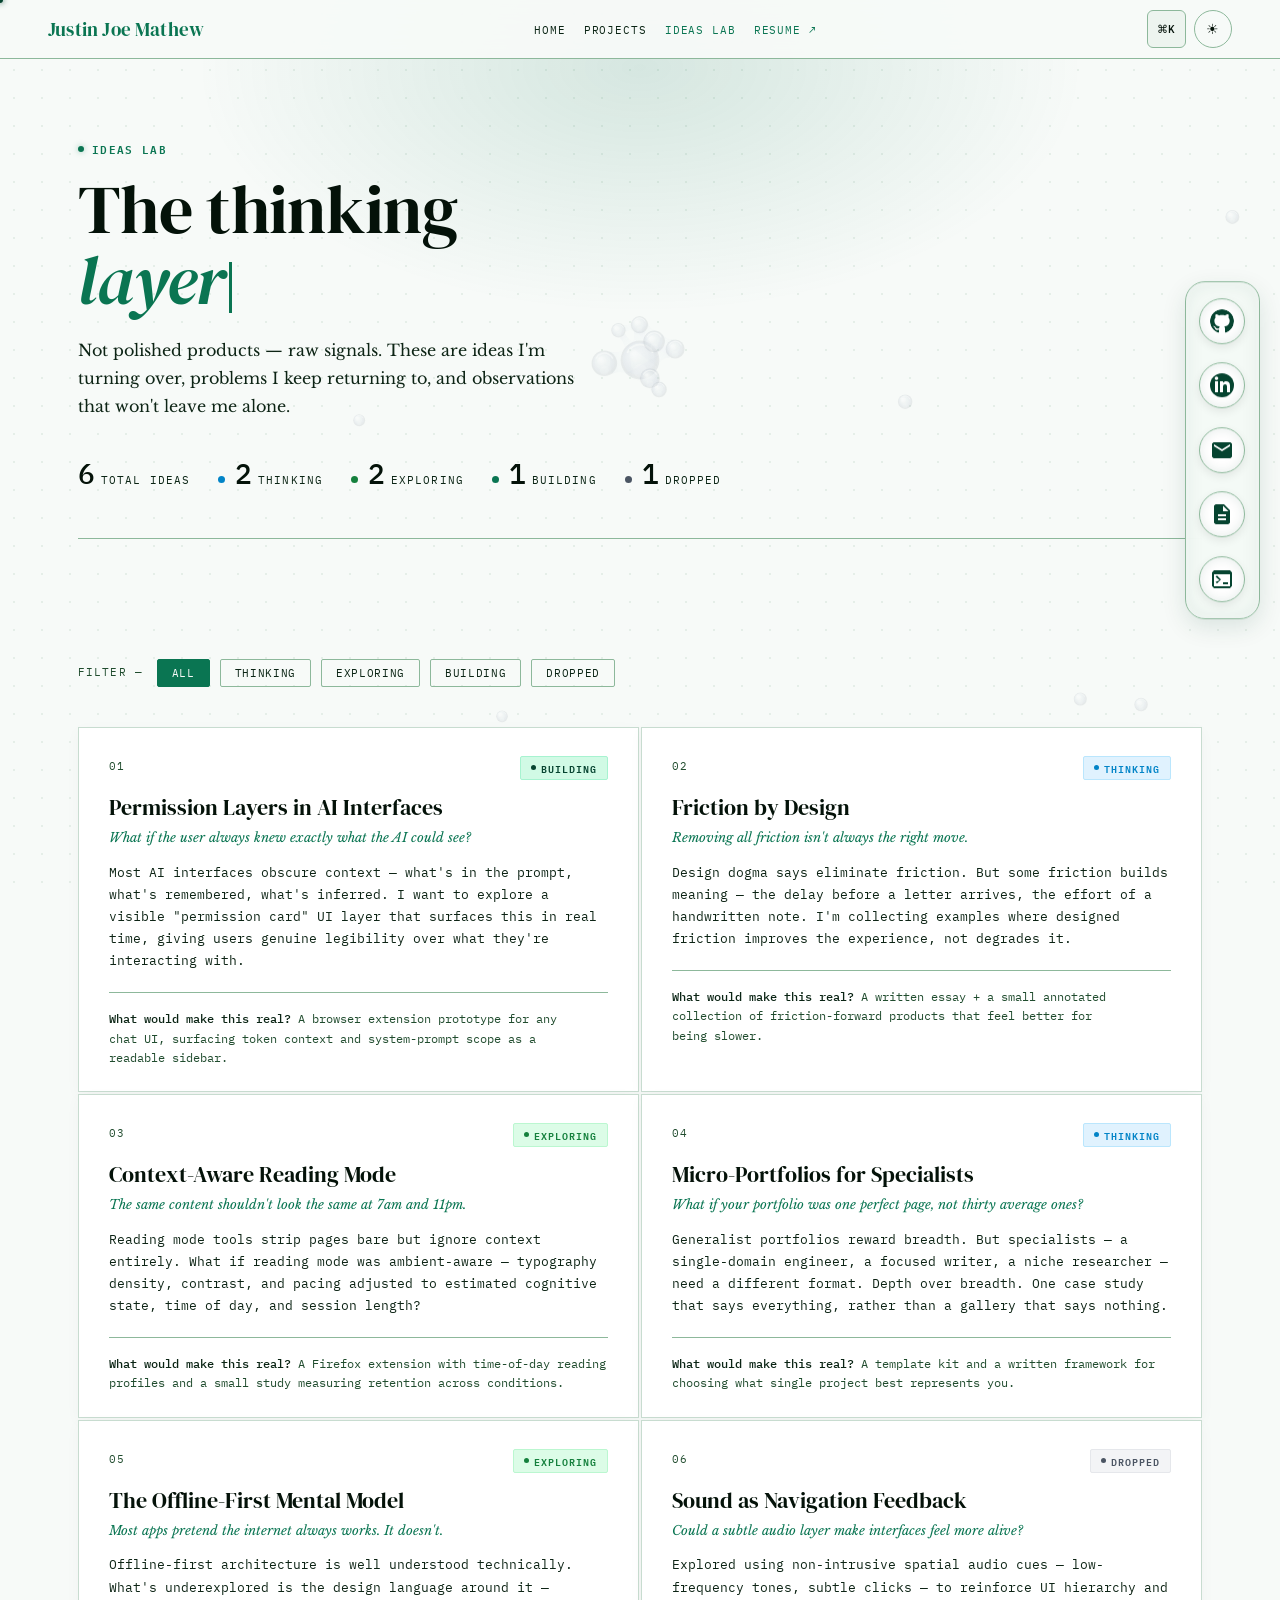
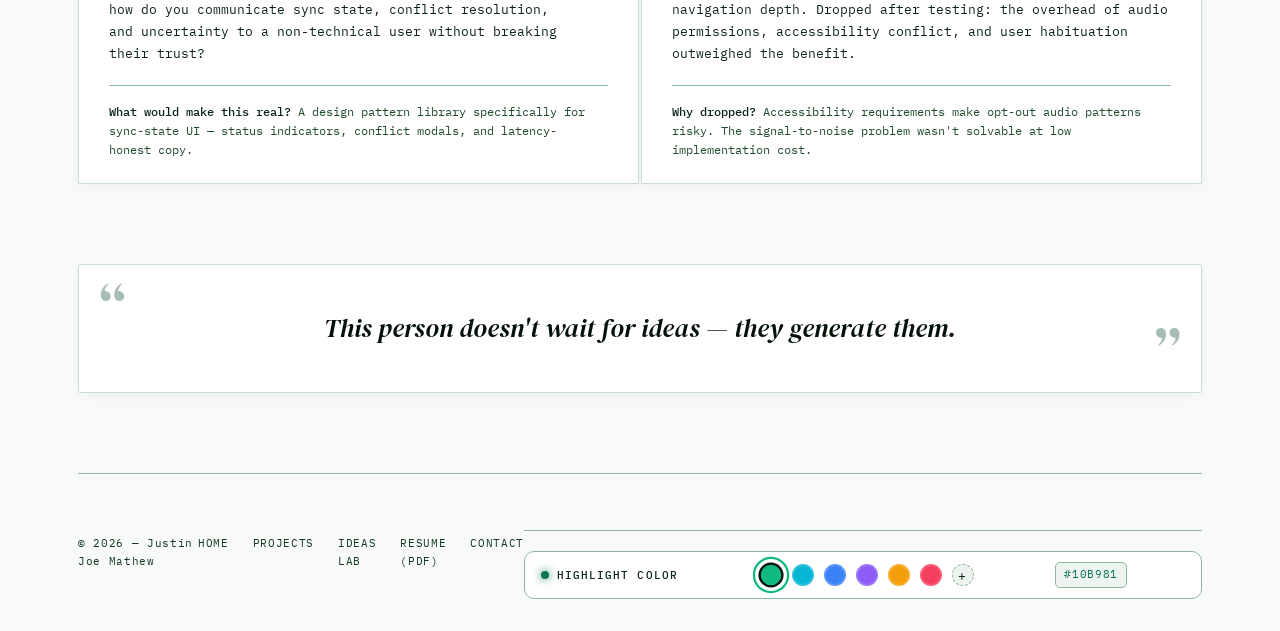
==== commit 36c7289b: "fix(accent): optimize Light Mode contrast with luminance clamping and fix body.light CSS inheritance" ====
--- a/ideas-lab.html
+++ b/ideas-lab.html
@@ -12,7 +12,7 @@
   <link rel="preconnect" href="https://fonts.googleapis.com" />
   <link rel="preconnect" href="https://fonts.gstatic.com" crossorigin />
   <link href="https://fonts.googleapis.com/css2?family=DM+Serif+Display:ital@0;1&family=Libre+Baskerville:ital,wght@0,400;0,700;1,400&family=IBM+Plex+Mono:wght@300;400;500&display=swap" rel="stylesheet" />
-  <link rel="stylesheet" href="styles.css?v=20261010b" />
+  <link rel="stylesheet" href="styles.css?v=20261112" />
   <link rel="stylesheet" href="ideas-lab.css" />
   <script>
     (function () {
@@ -323,8 +323,8 @@
 <script src="js/components/cert-modal.js"></script>
 <script src="js/components/tech-terminal.js"></script>
 <script src="js/components/command-menu.js"></script>
-<script src="js/components/accent-controller.js"></script>
+<script src="js/components/accent-controller.js?v=20261112"></script>
 <script src="js/app.js"></script>
-<script src="interactive-trends.js?v=20261010b"></script>
+<script src="interactive-trends.js?v=20261112"></script>
 </body>
 </html>
--- a/styles.css
+++ b/styles.css
@@ -68,8 +68,7 @@
 /* ──────────────────────────────────────────────────────────────
    DESIGN TOKENS — LIGHT MODE (High-Contrast Alpine Alabaster & Forest Ink)
 ────────────────────────────────────────────────────────────── */
-html.light,
-body.light {
+html.light {
   /* Backgrounds: Pristine Light Canvas with Crisp White Surfaces */
   --bg:          #f7faf8;              /* Clean, crisp, luminous background */
   --surface:     #ffffff;              /* True crisp white cards for maximum contrast */
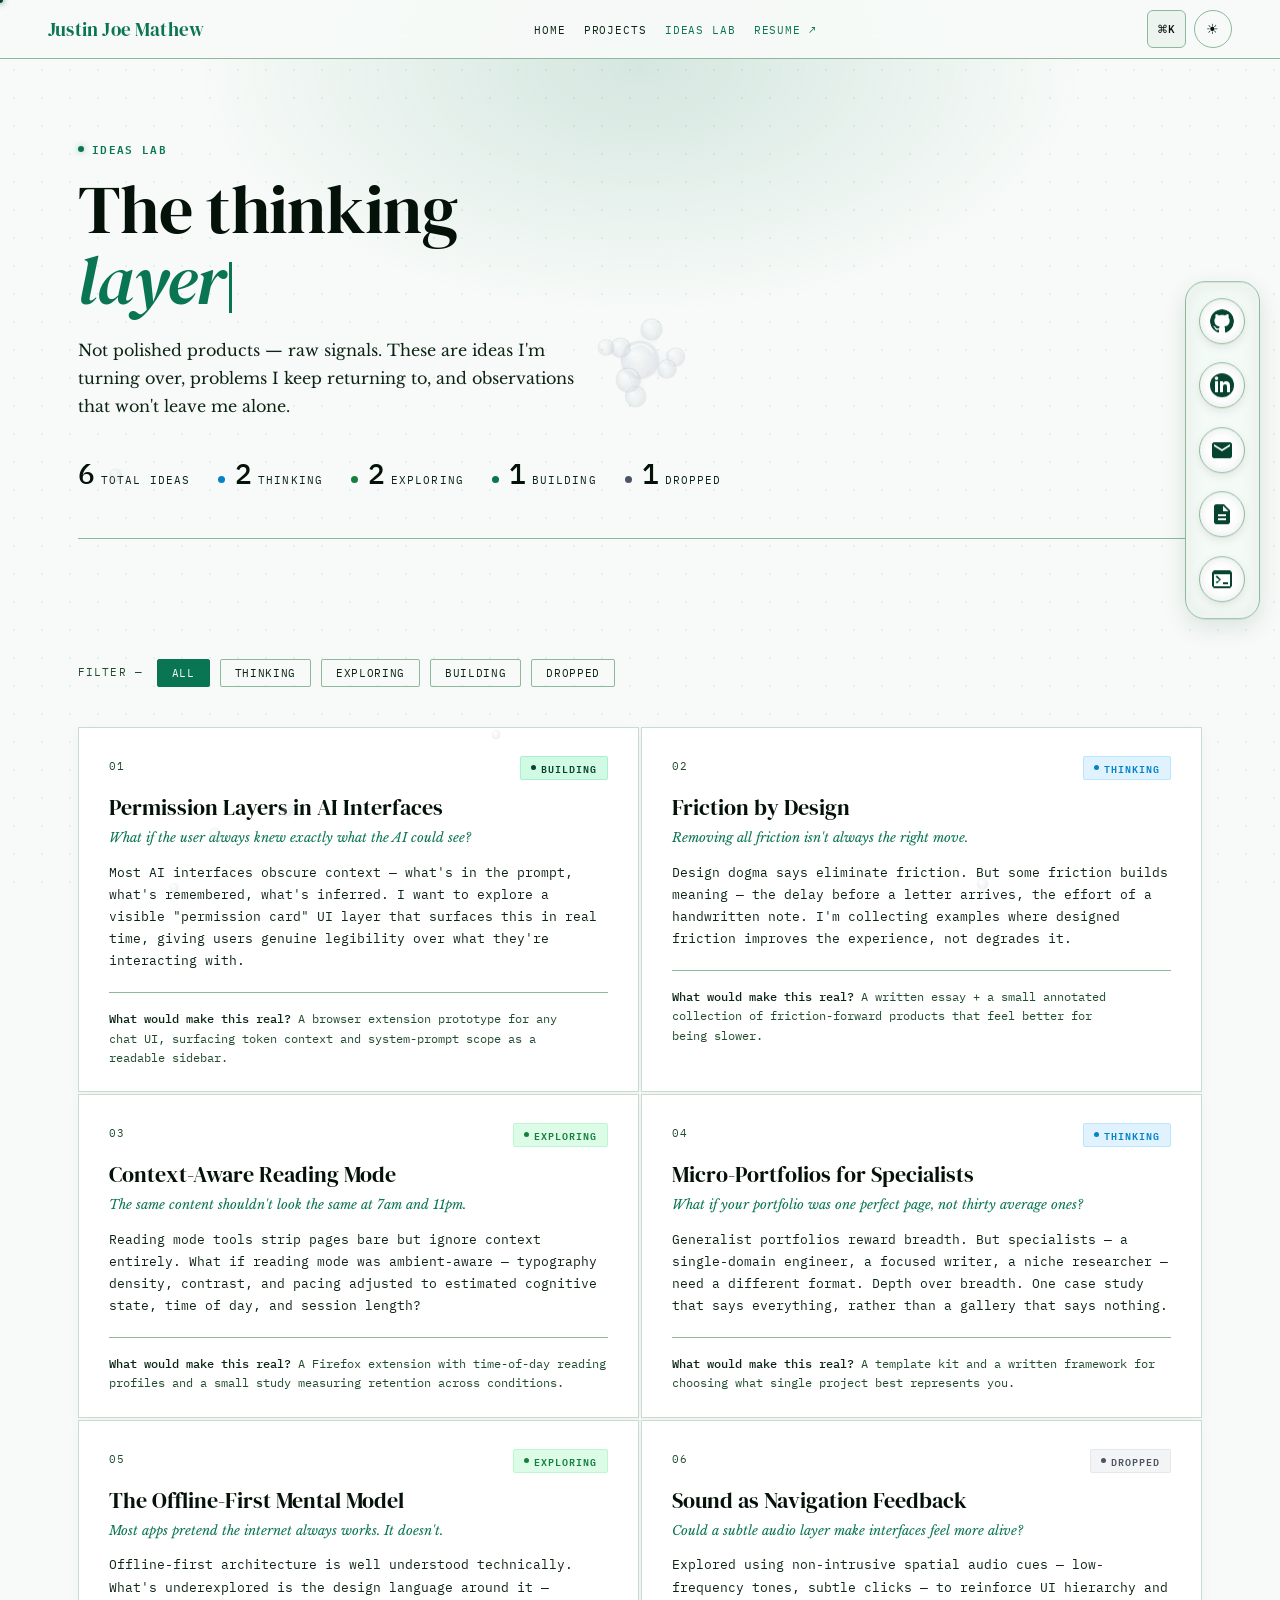
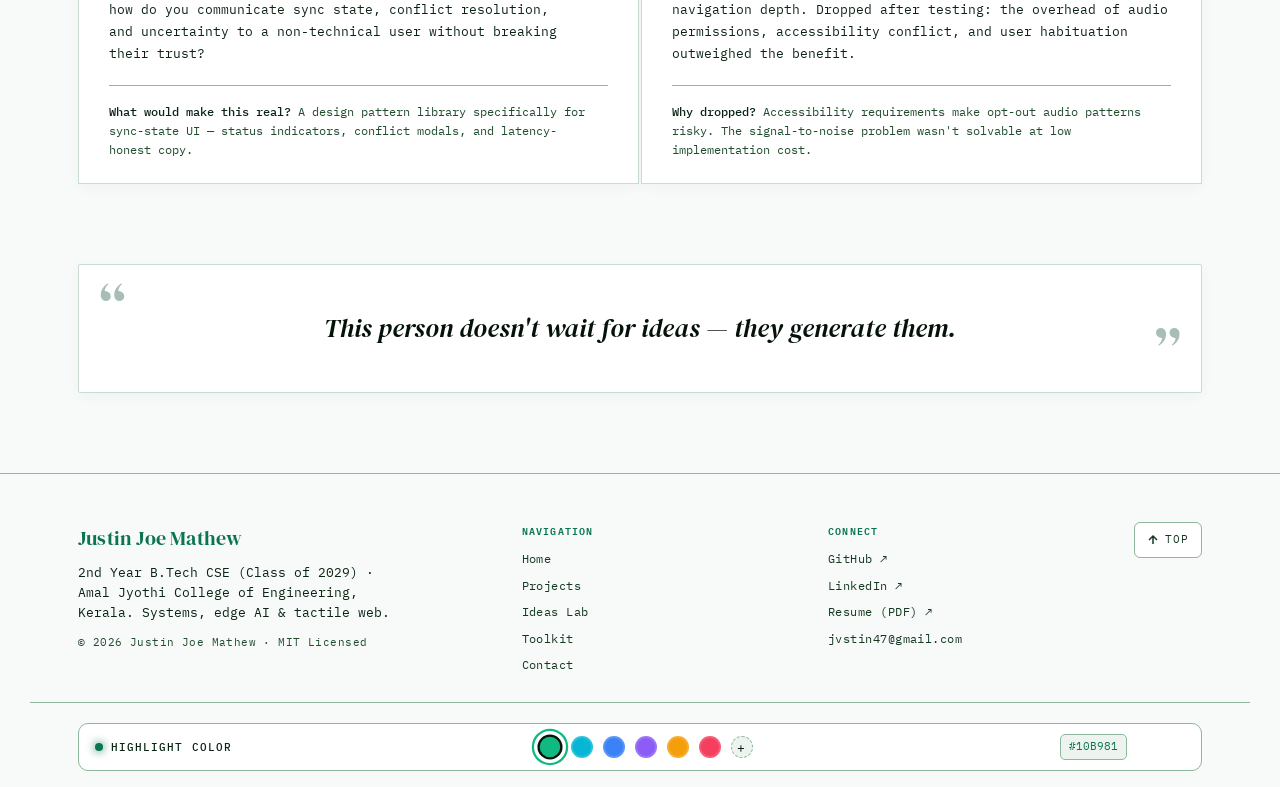
==== commit db65278f: "feat(footer): upgrade site-wide professional 3-column footer and align highlight switcher" ====
--- a/ideas-lab.html
+++ b/ideas-lab.html
@@ -200,19 +200,44 @@
     <p>This person doesn't wait for ideas — they generate them.</p>
   </div>
 
-  <!-- FOOTER -->
-  <footer class="page-footer">
-    <span>© 2026 — Justin Joe Mathew</span>
-    <div class="footer-nav">
-      <a href="index.html">Home</a>
-      <a href="projects.html">Projects</a>
-      <a href="ideas-lab.html">Ideas Lab</a>
-      <a href="Justin_Mathew_Resume.pdf" target="_blank">Resume (PDF)</a>
-      <a href="index.html#contact">Contact</a>
-    </div>
-  </footer>
-
 </div>
+
+<!-- FOOTER -->
+<footer class="site-footer">
+  <div class="footer-inner">
+    <div class="footer-left">
+      <span class="footer-logo">Justin Joe Mathew</span>
+      <p class="footer-tagline">2nd Year B.Tech CSE (Class of 2029) · Amal Jyothi College of Engineering, Kerala. Systems, edge AI &amp; tactile web.</p>
+      <span class="footer-copy">© 2026 Justin Joe Mathew · MIT Licensed</span>
+    </div>
+
+    <div class="footer-col">
+      <span class="footer-col-title">Navigation</span>
+      <nav class="footer-nav" aria-label="Footer navigation">
+        <a href="index.html">Home</a>
+        <a href="projects.html">Projects</a>
+        <a href="ideas-lab.html">Ideas Lab</a>
+        <a href="index.html#toolkit">Toolkit</a>
+        <a href="index.html#contact">Contact</a>
+      </nav>
+    </div>
+
+    <div class="footer-col">
+      <span class="footer-col-title">Connect</span>
+      <nav class="footer-nav" aria-label="Connect links">
+        <a href="https://github.com/jvstin47" target="_blank" rel="noopener noreferrer">GitHub ↗</a>
+        <a href="https://www.linkedin.com/in/jvstin47/" target="_blank" rel="noopener noreferrer">LinkedIn ↗</a>
+        <a href="Justin_Mathew_Resume.pdf" target="_blank" rel="noopener noreferrer">Resume (PDF) ↗</a>
+        <a href="mailto:jvstin47@gmail.com">jvstin47@gmail.com</a>
+      </nav>
+    </div>
+
+    <a class="back-top" href="#top" onclick="window.scrollTo({top:0,behavior:'smooth'});return false;" aria-label="Back to top">
+      <svg width="12" height="12" viewBox="0 0 12 12" fill="none" stroke="currentColor" stroke-width="1.5"><path d="M6 10V2M2 6l4-4 4 4"/></svg>
+      Top
+    </a>
+  </div>
+</footer>
 
 <script>
   // Filter
--- a/styles.css
+++ b/styles.css
@@ -628,7 +628,7 @@
 ────────────────────────────────────────────────────────────── */
 .site-footer {
   border-top: 1px solid var(--border);
-  padding: 32px 0;
+  padding: 48px 0 32px;
   position: relative;
   z-index: 1;
   background: var(--bg);
@@ -639,58 +639,114 @@
   max-width: var(--max-w);
   margin: 0 auto;
   padding: 0 var(--pad-x);
-  display: flex;
-  align-items: center;
-  justify-content: space-between;
-  flex-wrap: wrap;
-  gap: 16px;
+  display: grid;
+  grid-template-columns: 1.5fr 1fr 1fr auto;
+  align-items: start;
+  gap: 32px;
 }
 
 .footer-left {
   display: flex;
-  align-items: center;
-  gap: 18px;
+  flex-direction: column;
+  align-items: flex-start;
+  gap: 8px;
 }
 
 .footer-logo {
   font-family: var(--font-display);
-  font-size: 17px;
+  font-size: 20px;
   color: var(--gold);
+  letter-spacing: 0.01em;
+}
+
+.footer-tagline {
+  font-size: 12.5px;
+  line-height: 1.6;
+  color: var(--sub);
+  max-width: 320px;
 }
 
 .footer-copy {
-  font-size: 11px;
+  font-family: var(--font-mono);
+  font-size: 10.5px;
+  color: var(--muted);
+  letter-spacing: 0.04em;
+  margin-top: 4px;
+}
+
+.footer-col {
+  display: flex;
+  flex-direction: column;
+  gap: 10px;
+}
+
+.footer-col-title {
+  font-family: var(--font-mono);
+  font-size: 10px;
+  font-weight: 600;
+  letter-spacing: 0.12em;
+  text-transform: uppercase;
+  color: var(--nature);
+  margin-bottom: 2px;
+}
+
+.footer-nav {
+  display: flex;
+  flex-direction: column;
+  gap: 8px;
+}
+
+.footer-nav a {
+  font-family: var(--font-mono);
+  font-size: 11.5px;
   color: var(--faint);
   letter-spacing: 0.04em;
-}
-
-.footer-nav {
-  display: flex;
-  gap: 22px;
-}
-
-.footer-nav a {
-  font-size: 11px;
-  color: var(--faint);
-  letter-spacing: 0.06em;
-  text-transform: uppercase;
-  transition: color 0.2s;
-}
-
-.footer-nav a:hover { color: var(--gold); }
+  transition: color 0.2s, transform 0.2s;
+  display: inline-flex;
+  align-items: center;
+  gap: 4px;
+}
+
+.footer-nav a:hover {
+  color: var(--gold);
+  transform: translateX(2px);
+}
 
 .back-top {
+  font-family: var(--font-mono);
   font-size: 11px;
   color: var(--faint);
   letter-spacing: 0.08em;
   text-transform: uppercase;
-  transition: color 0.2s;
-  display: flex;
+  transition: color 0.2s, border-color 0.2s;
+  display: inline-flex;
   align-items: center;
   gap: 6px;
-}
-
-.back-top:hover { color: var(--gold); }
+  padding: 8px 12px;
+  border: 1px solid var(--border);
+  border-radius: 6px;
+  background: var(--surface);
+  justify-self: end;
+}
+
+.back-top:hover {
+  color: var(--gold);
+  border-color: var(--gold);
+}
+
+@media (max-width: 780px) {
+  .footer-inner {
+    grid-template-columns: 1fr 1fr;
+    gap: 28px 20px;
+  }
+  .footer-left {
+    grid-column: 1 / -1;
+  }
+  .back-top {
+    grid-column: 1 / -1;
+    justify-self: start;
+  }
+}
 
 /* ──────────────────────────────────────────────────────────────
    SCROLLBAR
@@ -4342,9 +4398,14 @@
 .accent-picker-bar {
   width: 100%;
   max-width: var(--max-w);
-  margin: 24px auto 0;
-  padding-top: 20px;
+  margin: 28px auto 0;
+  padding: 20px var(--pad-x) 0;
   border-top: 1px solid var(--border);
+}
+
+.wrap .accent-picker-bar {
+  padding-left: 0;
+  padding-right: 0;
 }
 
 .accent-picker-inner {
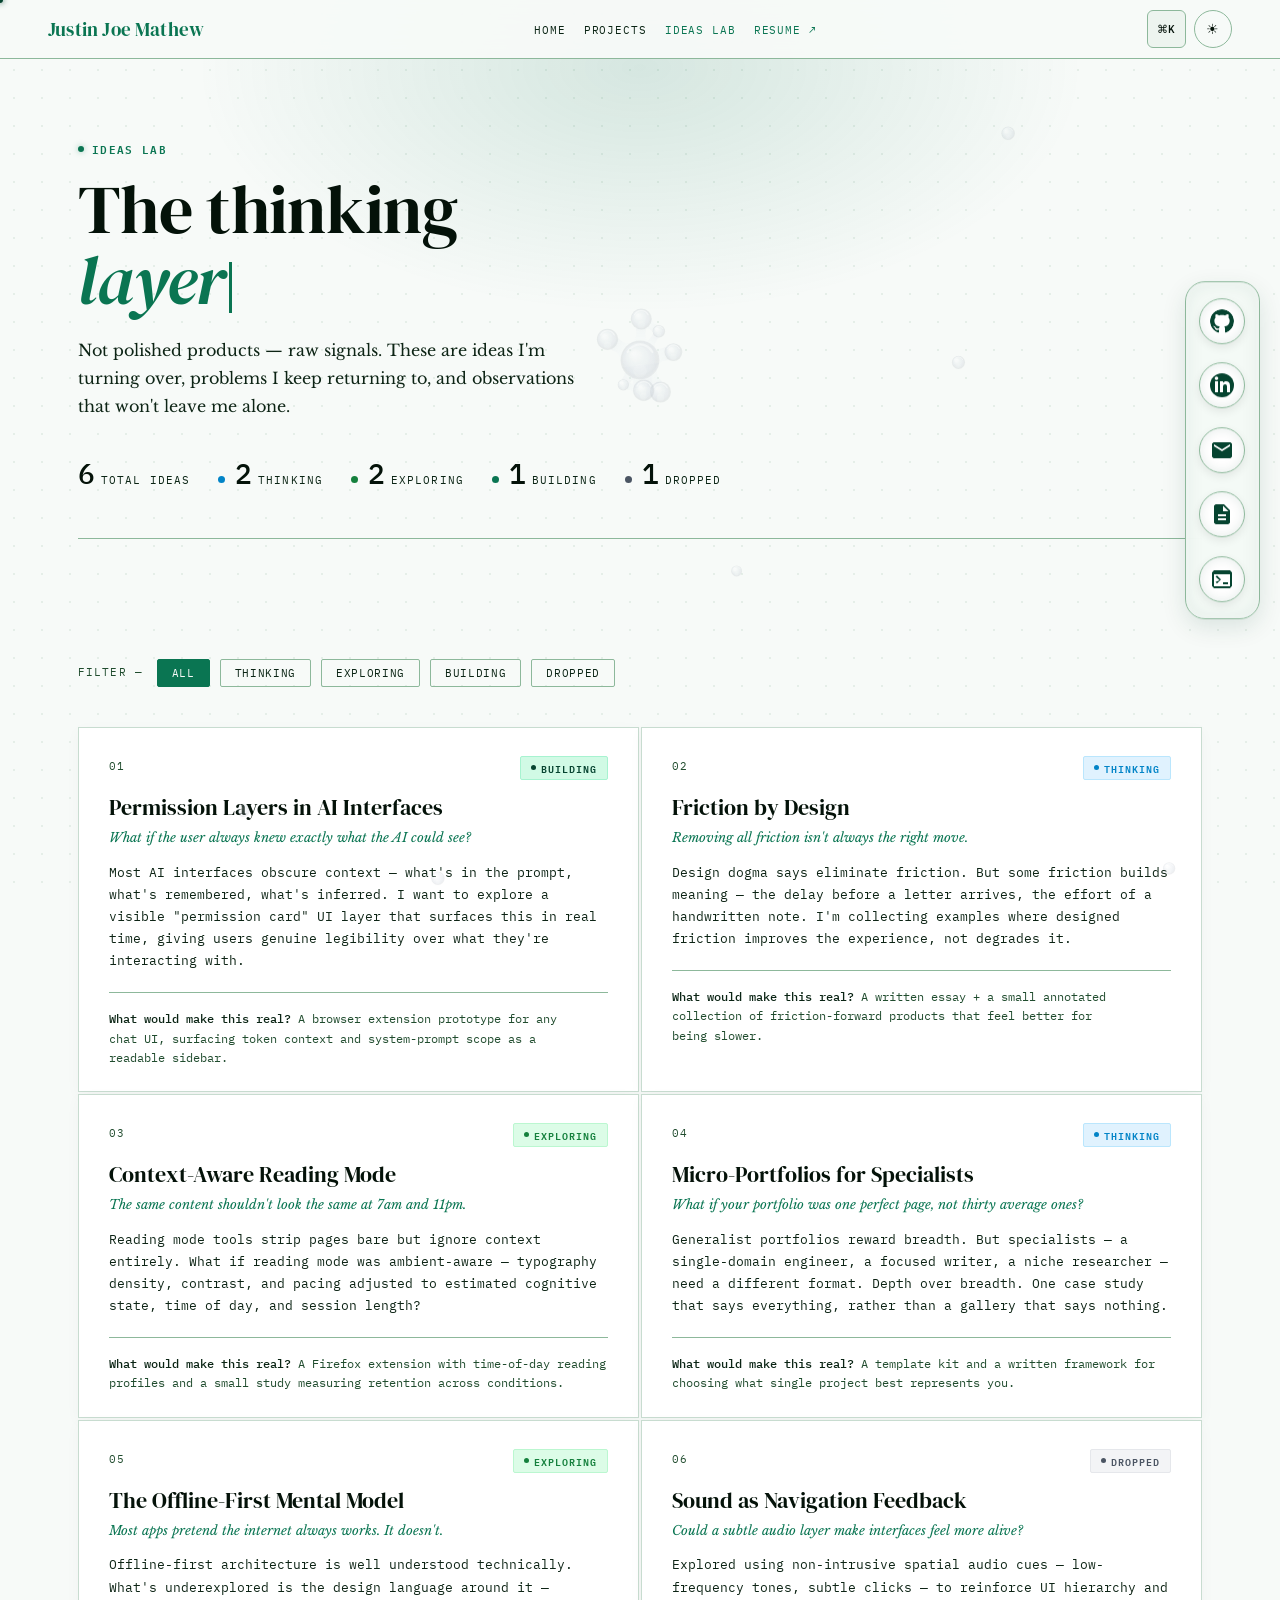
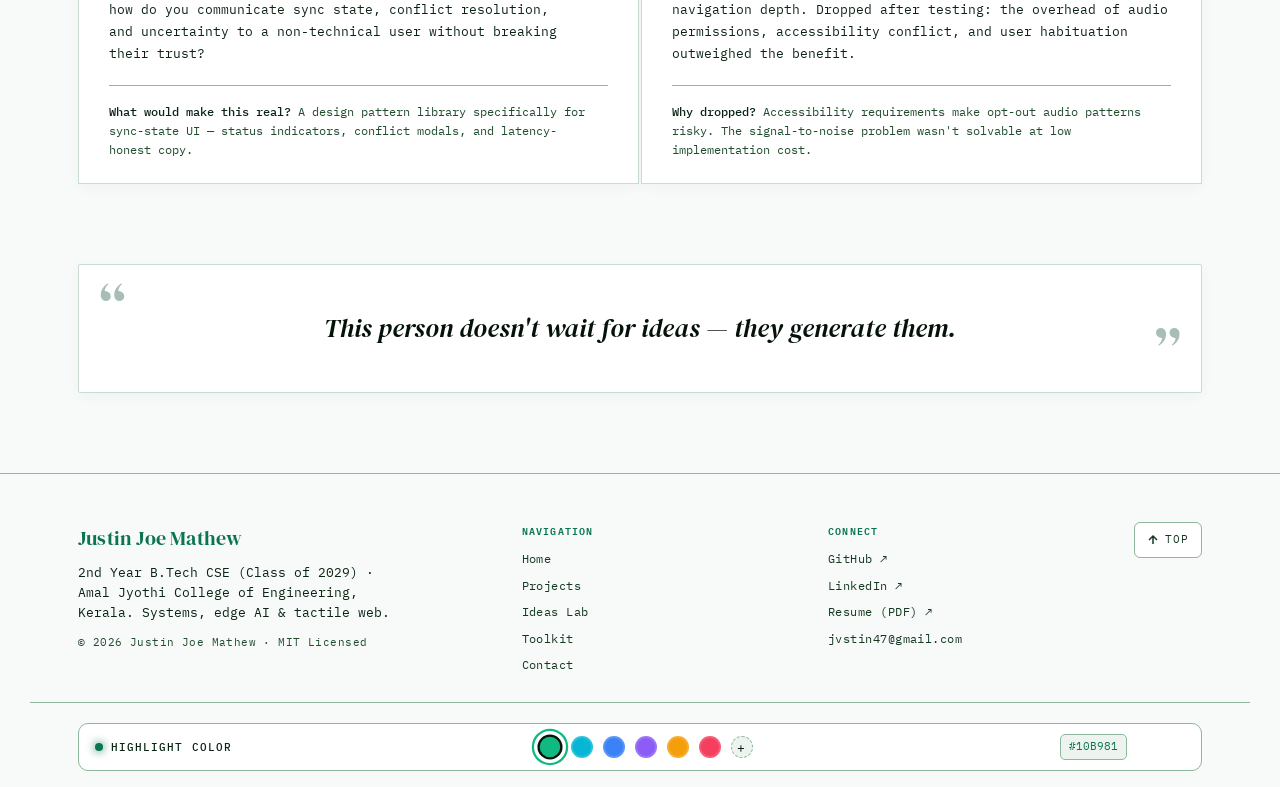
==== commit b01d3828: "feat(mobile): redesign floating dock into corner FAB speed dial and optimize mobile touch & themes" ====
--- a/ideas-lab.html
+++ b/ideas-lab.html
@@ -12,8 +12,8 @@
   <link rel="preconnect" href="https://fonts.googleapis.com" />
   <link rel="preconnect" href="https://fonts.gstatic.com" crossorigin />
   <link href="https://fonts.googleapis.com/css2?family=DM+Serif+Display:ital@0;1&family=Libre+Baskerville:ital,wght@0,400;0,700;1,400&family=IBM+Plex+Mono:wght@300;400;500&display=swap" rel="stylesheet" />
-  <link rel="stylesheet" href="styles.css?v=20261112" />
-  <link rel="stylesheet" href="ideas-lab.css" />
+  <link rel="stylesheet" href="styles.css?v=20261112d" />
+  <link rel="stylesheet" href="ideas-lab.css?v=20261112d" />
   <script>
     (function () {
       var saved = localStorage.getItem('theme');
@@ -33,6 +33,39 @@
         s.setProperty('--nature-glow', 'rgba(' + r + ', ' + g + ', ' + b + ', 0.16)');
         s.setProperty('--gold-glow', 'rgba(' + r + ', ' + g + ', ' + b + ', 0.16)');
       }
+
+      window.toggleTheme = function () {
+        var isLight = document.body.classList.toggle('light');
+        document.documentElement.classList.toggle('light', isLight);
+        var btn = document.getElementById('theme-btn');
+        if (btn) {
+          btn.textContent = isLight ? '☀' : '☾';
+          btn.setAttribute('aria-label', isLight ? 'Switch to Dark Mode' : 'Switch to Light Mode');
+          btn.setAttribute('title', isLight ? 'Switch to Dark Mode (Hotkey: L)' : 'Switch to Light Mode (Hotkey: L)');
+        }
+        try { localStorage.setItem('theme', isLight ? 'light' : 'dark'); } catch (e) {}
+        if (window.PortfolioStore) {
+          window.PortfolioStore.setState({ theme: isLight ? 'light' : 'dark' });
+        }
+      };
+
+      window.toggleMobileDock = function (e) {
+        if (e && e.stopPropagation) e.stopPropagation();
+        var dock = document.getElementById('floating-iso-dock');
+        var toggle = document.getElementById('iso-dock-toggle');
+        if (!dock) return;
+        var isOpen = dock.classList.toggle('is-open');
+        if (toggle) toggle.setAttribute('aria-expanded', isOpen ? 'true' : 'false');
+      };
+
+      document.addEventListener('click', function (e) {
+        var dock = document.getElementById('floating-iso-dock');
+        var toggle = document.getElementById('iso-dock-toggle');
+        if (dock && dock.classList.contains('is-open') && !dock.contains(e.target)) {
+          dock.classList.remove('is-open');
+          if (toggle) toggle.setAttribute('aria-expanded', 'false');
+        }
+      });
     })();
   </script>
 </head>
@@ -275,8 +308,21 @@
 
 </script>
 <!-- 2. FLOATING ISOMETRIC SOCIAL & QUICK LINKS DOCK (From Uiverse.io by MijailVillegas) -->
-<aside class="floating-iso-dock" aria-label="Quick Connect Dock">
-  <div class="card iso-card">
+<aside class="floating-iso-dock" id="floating-iso-dock" aria-label="Quick Connect Dock">
+  <button type="button" class="iso-dock-toggle" id="iso-dock-toggle" onclick="toggleMobileDock(event)" aria-label="Toggle Quick Links" aria-expanded="false" title="Quick Links">
+    <svg class="iso-toggle-icon iso-icon-connect" viewBox="0 0 24 24" width="20" height="20" fill="none" stroke="currentColor" stroke-width="2" stroke-linecap="round" stroke-linejoin="round">
+      <circle cx="18" cy="5" r="3"></circle>
+      <circle cx="6" cy="12" r="3"></circle>
+      <circle cx="18" cy="19" r="3"></circle>
+      <line x1="8.59" y1="13.51" x2="15.42" y2="17.49"></line>
+      <line x1="15.41" y1="6.51" x2="8.59" y2="10.49"></line>
+    </svg>
+    <svg class="iso-toggle-icon iso-icon-close" viewBox="0 0 24 24" width="20" height="20" fill="none" stroke="currentColor" stroke-width="2.2" stroke-linecap="round" stroke-linejoin="round">
+      <line x1="18" y1="6" x2="6" y2="18"></line>
+      <line x1="6" y1="6" x2="18" y2="18"></line>
+    </svg>
+  </button>
+  <div class="card iso-card" id="iso-card">
     <ul>
       <li class="iso-pro">
         <span></span><span></span><span></span>
@@ -348,8 +394,8 @@
 <script src="js/components/cert-modal.js"></script>
 <script src="js/components/tech-terminal.js"></script>
 <script src="js/components/command-menu.js"></script>
-<script src="js/components/accent-controller.js?v=20261112"></script>
+<script src="js/components/accent-controller.js?v=20261112d"></script>
 <script src="js/app.js"></script>
-<script src="interactive-trends.js?v=20261112"></script>
+<script src="interactive-trends.js?v=20261112d"></script>
 </body>
 </html>
--- a/styles.css
+++ b/styles.css
@@ -820,22 +820,58 @@
   .nav-hamburger { display: block; }
   .nav-links {
     display: none;
-    position: absolute;
+    position: fixed;
     top: var(--nav-h);
     left: 0;
     right: 0;
-    background: var(--surface);
-    border-bottom: 1px solid var(--border);
+    background: rgba(6, 18, 11, 0.96);
+    backdrop-filter: blur(24px);
+    -webkit-backdrop-filter: blur(24px);
+    border-bottom: 1.5px solid rgba(var(--accent-rgb), 0.35);
     flex-direction: column;
-    padding: 20px 24px;
-    gap: 16px;
-    box-shadow: 0 16px 36px rgba(0,0,0,0.5);
+    padding: 20px 20px calc(24px + env(safe-area-inset-bottom, 0px));
+    gap: 4px;
+    box-shadow: 0 20px 48px rgba(0,0,0,0.7);
+    max-height: calc(100vh - var(--nav-h));
+    overflow-y: auto;
+    z-index: 9999;
+  }
+  body.light .nav-links {
+    background: rgba(255, 255, 255, 0.98);
+    border-bottom-color: rgba(var(--accent-rgb), 0.35);
+    box-shadow: 0 20px 48px rgba(0,0,0,0.12);
   }
   .nav-links.open {
     display: flex;
-  }
-  .footer-inner { flex-direction: column; align-items: flex-start; gap: 20px; }
-  .footer-nav   { flex-wrap: wrap; gap: 14px; }
+    animation: mobileNavSlideIn 0.22s cubic-bezier(0.16, 1, 0.3, 1) forwards;
+  }
+  .nav-links li {
+    width: 100%;
+  }
+  .nav-links a {
+    display: block;
+    padding: 12px 14px;
+    font-size: 15px;
+    font-weight: 500;
+    border-radius: 6px;
+    transition: background 0.18s, color 0.18s;
+  }
+  .nav-links a:active,
+  .nav-links a.active {
+    background: rgba(var(--accent-rgb), 0.12);
+    color: var(--nature);
+  }
+}
+
+@keyframes mobileNavSlideIn {
+  from {
+    opacity: 0;
+    transform: translateY(-8px);
+  }
+  to {
+    opacity: 1;
+    transform: translateY(0);
+  }
 }
 
 /* ──────────────────────────────────────────────────────────────
@@ -2944,6 +2980,10 @@
   z-index: 100005;
 }
 
+.iso-dock-toggle {
+  display: none;
+}
+
 .floating-iso-dock .iso-card,
 .floating-iso-dock .card {
   max-width: fit-content;
@@ -3147,70 +3187,174 @@
   transform: translate(-9px, -9px);
 }
 
-/* Ensure floating dock stays visible & adaptively scaled across all screen sizes, aspect ratios, and orientations */
-@media (max-width: 900px) {
+/* ── MOBILE / TOUCH COMPACT QUICK-CONNECT FAB (Compresses into a single corner icon <= 960px) ── */
+@media (max-width: 960px) {
   .floating-iso-dock {
+    position: fixed !important;
+    right: calc(16px + env(safe-area-inset-right, 0px)) !important;
+    bottom: calc(20px + env(safe-area-inset-bottom, 0px)) !important;
+    top: auto !important;
+    left: auto !important;
+    transform: none !important;
+    width: 48px !important;
+    height: 48px !important;
+    z-index: 100005 !important;
     display: block !important;
-    right: 12px;
-  }
+    pointer-events: none !important;
+    margin: 0 !important;
+    padding: 0 !important;
+  }
+
+  /* Single floating action trigger button */
+  .iso-dock-toggle {
+    display: inline-flex !important;
+    align-items: center;
+    justify-content: center;
+    width: 48px !important;
+    height: 48px !important;
+    border-radius: 50% !important;
+    background: rgba(6, 18, 11, 0.94);
+    border: 1.5px solid rgba(var(--accent-rgb), 0.5);
+    color: var(--nature);
+    box-shadow: 0 10px 28px rgba(0, 0, 0, 0.65), 0 0 16px rgba(var(--accent-rgb), 0.28);
+    backdrop-filter: blur(20px);
+    -webkit-backdrop-filter: blur(20px);
+    cursor: pointer;
+    pointer-events: auto !important;
+    padding: 0 !important;
+    margin: 0 !important;
+    position: absolute !important;
+    right: 0 !important;
+    bottom: 0 !important;
+    z-index: 2 !important;
+    transition: transform 0.25s cubic-bezier(0.16, 1, 0.3, 1), background 0.2s, border-color 0.2s, color 0.2s, box-shadow 0.2s;
+    touch-action: manipulation;
+  }
+
+  body.light .iso-dock-toggle {
+    background: rgba(255, 255, 255, 0.96);
+    border-color: rgba(var(--accent-rgb), 0.55);
+    color: var(--nature);
+    box-shadow: 0 10px 24px rgba(0, 0, 0, 0.12), 0 2px 12px rgba(var(--accent-rgb), 0.25);
+  }
+
+  .iso-dock-toggle:active {
+    transform: scale(0.92);
+  }
+
+  .iso-dock-toggle .iso-icon-close {
+    display: none !important;
+  }
+
+  .floating-iso-dock.is-open .iso-dock-toggle {
+    background: var(--nature);
+    color: #ffffff;
+    border-color: var(--nature);
+    box-shadow: 0 12px 32px rgba(var(--accent-rgb), 0.5);
+  }
+
+  body.light .floating-iso-dock.is-open .iso-dock-toggle {
+    background: var(--nature);
+    color: #ffffff;
+    border-color: var(--nature);
+  }
+
+  .floating-iso-dock.is-open .iso-icon-connect {
+    display: none !important;
+  }
+
+  .floating-iso-dock.is-open .iso-icon-close {
+    display: block !important;
+  }
+
+  /* Expandable speed-dial card: positioned right above the FAB button */
   .floating-iso-dock .iso-card,
   .floating-iso-dock .card {
-    padding: 6px 3px;
-    gap: 0.5rem;
-    border-radius: 16px;
-  }
+    position: absolute !important;
+    right: 0 !important;
+    bottom: 58px !important;
+    top: auto !important;
+    left: auto !important;
+    max-width: fit-content !important;
+    opacity: 0 !important;
+    visibility: hidden !important;
+    pointer-events: none !important;
+    transform: translateY(14px) scale(0.88) !important;
+    transform-origin: bottom right;
+    transition: opacity 0.22s cubic-bezier(0.16, 1, 0.3, 1), transform 0.22s cubic-bezier(0.16, 1, 0.3, 1), visibility 0.22s !important;
+    margin: 0 !important;
+    border-radius: 22px !important;
+    padding: 6px 4px !important;
+    background: rgba(6, 18, 11, 0.96) !important;
+    border: 1.5px solid rgba(var(--accent-rgb), 0.45) !important;
+    box-shadow: 0 18px 44px rgba(0, 0, 0, 0.75), 0 0 24px rgba(var(--accent-rgb), 0.2) !important;
+    backdrop-filter: blur(24px) !important;
+    -webkit-backdrop-filter: blur(24px) !important;
+    z-index: 1 !important;
+  }
+
+  body.light .floating-iso-dock .iso-card,
+  body.light .floating-iso-dock .card {
+    background: rgba(255, 255, 255, 0.98) !important;
+    border-color: rgba(var(--accent-rgb), 0.45) !important;
+    box-shadow: 0 16px 36px rgba(0, 0, 0, 0.16), 0 2px 14px rgba(var(--accent-rgb), 0.2) !important;
+  }
+
+  .floating-iso-dock.is-open .iso-card,
+  .floating-iso-dock.is-open .card {
+    opacity: 1 !important;
+    visibility: visible !important;
+    pointer-events: auto !important;
+    transform: translateY(0) scale(1) !important;
+  }
+
   .floating-iso-dock ul {
-    padding: 0.35rem 0.4rem;
-    gap: 0.7rem;
-  }
+    padding: 0.35rem 0.25rem !important;
+    gap: 0.65rem !important;
+    list-style: none !important;
+    margin: 0 !important;
+    display: flex !important;
+    flex-direction: column !important;
+    align-items: center !important;
+  }
+
   .floating-iso-dock .svg,
   .iso-pro span {
-    height: 40px;
-    width: 40px;
-    padding: 8px;
-  }
-}
-
-@media (max-width: 600px) {
+    height: 44px !important;
+    width: 44px !important;
+    padding: 9px !important;
+  }
+
+  .floating-iso-dock .text {
+    font-size: 11px !important;
+    padding: 4px 10px !important;
+    right: calc(100% + 12px) !important;
+    white-space: nowrap !important;
+    opacity: 0 !important;
+    pointer-events: none !important;
+    transition: opacity 0.2s ease !important;
+  }
+
+  .floating-iso-dock.is-open .iso-pro:hover .text,
+  .floating-iso-dock.is-open .iso-pro:active .text {
+    opacity: 1 !important;
+  }
+}
+
+@media (max-width: 480px) {
   .floating-iso-dock {
-    display: block !important;
-    right: 6px;
+    right: calc(12px + env(safe-area-inset-right, 0px)) !important;
+    bottom: calc(16px + env(safe-area-inset-bottom, 0px)) !important;
+    width: 46px !important;
+    height: 46px !important;
+  }
+  .iso-dock-toggle {
+    width: 46px !important;
+    height: 46px !important;
   }
   .floating-iso-dock .iso-card,
   .floating-iso-dock .card {
-    padding: 4px 2px;
-    gap: 0.35rem;
-    border-radius: 14px;
-  }
-  .floating-iso-dock ul {
-    padding: 0.25rem 0.25rem;
-    gap: 0.5rem;
-  }
-  .floating-iso-dock .svg,
-  .iso-pro span {
-    height: 36px;
-    width: 36px;
-    padding: 7px;
-  }
-  .floating-iso-dock .text {
-    font-size: 10px;
-    padding: 3px 8px;
-    right: calc(100% + 8px);
-  }
-}
-
-/* Portrait & short-height screen viewports (mobile landscape, split-screen browsers) */
-@media (max-height: 560px) {
-  .floating-iso-dock {
-    transform: translateY(-50%) scale(0.78);
-    transform-origin: right center;
-  }
-}
-
-@media (max-height: 420px) {
-  .floating-iso-dock {
-    transform: translateY(-50%) scale(0.66);
-    transform-origin: right center;
+    bottom: 54px !important;
   }
 }
 
@@ -4571,3 +4715,113 @@
     text-align: center;
   }
 }
+
+/* ──────────────────────────────────────────────────────────────
+   10. MOBILE & TOUCH EXPERIENCE SUITE
+   Full viewport bounds, responsive modals, touch targets, and contrast
+────────────────────────────────────────────────────────────── */
+html {
+  overflow-x: hidden !important;
+  max-width: 100vw !important;
+  width: 100% !important;
+}
+
+body {
+  overflow-x: hidden !important;
+  max-width: 100vw !important;
+  width: 100% !important;
+  position: relative !important;
+  -webkit-text-size-adjust: 100%;
+  -webkit-tap-highlight-color: transparent;
+}
+
+/* Ensure wide assets never push horizontal scroll */
+img, svg, canvas, video, iframe {
+  max-width: 100% !important;
+  box-sizing: border-box !important;
+}
+
+#hero-mercury-canvas,
+#cross-window-main-canvas,
+.hero-mercury-canvas,
+#hero-light-contour,
+#prism-hero-canvas,
+.prism-canvas {
+  position: fixed !important;
+  inset: 0 !important;
+  width: 100% !important;
+  height: 100% !important;
+  max-width: 100vw !important;
+  max-height: 100vh !important;
+  pointer-events: none !important;
+}
+
+@media (max-width: 640px) {
+  /* Navbar Brand & Hit Targets */
+  .nav-logo {
+    font-size: 15px;
+    letter-spacing: -0.01em;
+  }
+
+  .cmd-trigger-btn {
+    padding: 6px 8px;
+    font-size: 10.5px;
+  }
+
+  /* Command Menu Modal on Mobile */
+  .cmd-overlay {
+    padding: calc(12px + env(safe-area-inset-top, 0px)) 12px calc(16px + env(safe-area-inset-bottom, 0px));
+    align-items: flex-start;
+  }
+
+  .cmd-dialog {
+    max-height: 84vh;
+    border-radius: 12px;
+    width: 100%;
+  }
+
+  .cmd-input {
+    font-size: 16px; /* Prevents auto-zoom in mobile Safari */
+  }
+
+  .cmd-item {
+    padding: 12px 14px;
+    min-height: 44px;
+  }
+
+  .cmd-footer {
+    display: none; /* Hide desktop keyboard hints on mobile devices */
+  }
+
+  /* Interactive Terminal Modal on Mobile */
+  .tech-terminal-modal {
+    padding: 0;
+  }
+
+  .tech-terminal-box {
+    width: 100vw;
+    height: 100%;
+    max-width: 100vw;
+    max-height: 100dvh;
+    border-radius: 0;
+    border: none;
+  }
+
+  .tech-terminal-body {
+    max-height: calc(100dvh - 52px);
+    padding: 14px 12px calc(14px + env(safe-area-inset-bottom, 0px));
+  }
+
+  .tech-terminal-input,
+  input.tech-terminal-input {
+    font-size: 16px; /* Prevents auto-zoom on mobile focus */
+  }
+
+  /* Toast Notification */
+  .portfolio-toast {
+    bottom: calc(16px + env(safe-area-inset-bottom, 0px));
+    right: 16px;
+    left: 16px;
+    text-align: center;
+  }
+}
--- a/ideas-lab.css
+++ b/ideas-lab.css
@@ -294,3 +294,88 @@
   header      { padding: 100px 0 48px; }
   footer.page-footer { flex-direction: column; gap: 16px; }
 }
+
+/* ── COMPREHENSIVE MOBILE & TOUCH REDESIGN (<= 640px) ── */
+@media (max-width: 640px) {
+  header h1 {
+    font-size: clamp(38px, 11vw, 56px);
+    line-height: 1.05;
+  }
+
+  .header-desc {
+    font-size: 15px;
+    line-height: 1.6;
+    max-width: 100%;
+  }
+
+  .counter-bar {
+    grid-template-columns: repeat(2, 1fr);
+    gap: 10px;
+    margin-top: 24px;
+    padding-top: 18px;
+  }
+
+  .counter-item {
+    padding: 10px 12px;
+    background: var(--surface-2);
+    border: 1px solid var(--border);
+    border-radius: 6px;
+  }
+
+  .counter-num {
+    font-size: 20px;
+  }
+
+  /* Horizontal swipeable filter row */
+  .filter-row {
+    display: flex;
+    flex-wrap: nowrap;
+    overflow-x: auto;
+    -webkit-overflow-scrolling: touch;
+    scrollbar-width: none;
+    padding-bottom: 8px;
+    margin-right: -16px;
+    padding-right: 16px;
+    gap: 8px;
+  }
+
+  .filter-row::-webkit-scrollbar {
+    display: none;
+  }
+
+  .filter-label {
+    flex-shrink: 0;
+    align-self: center;
+  }
+
+  .filter-btn {
+    flex-shrink: 0;
+    min-height: 38px;
+    padding: 6px 14px;
+    white-space: nowrap;
+    font-size: 11px;
+  }
+
+  /* Ideas Cards */
+  .idea-card {
+    padding: 22px 18px;
+  }
+
+  .idea-title {
+    font-size: 19px;
+  }
+
+  .idea-body {
+    font-size: 14px;
+    line-height: 1.65;
+  }
+
+  .principle {
+    padding: 28px 20px;
+  }
+
+  .principle p {
+    font-size: 16px;
+    line-height: 1.6;
+  }
+}
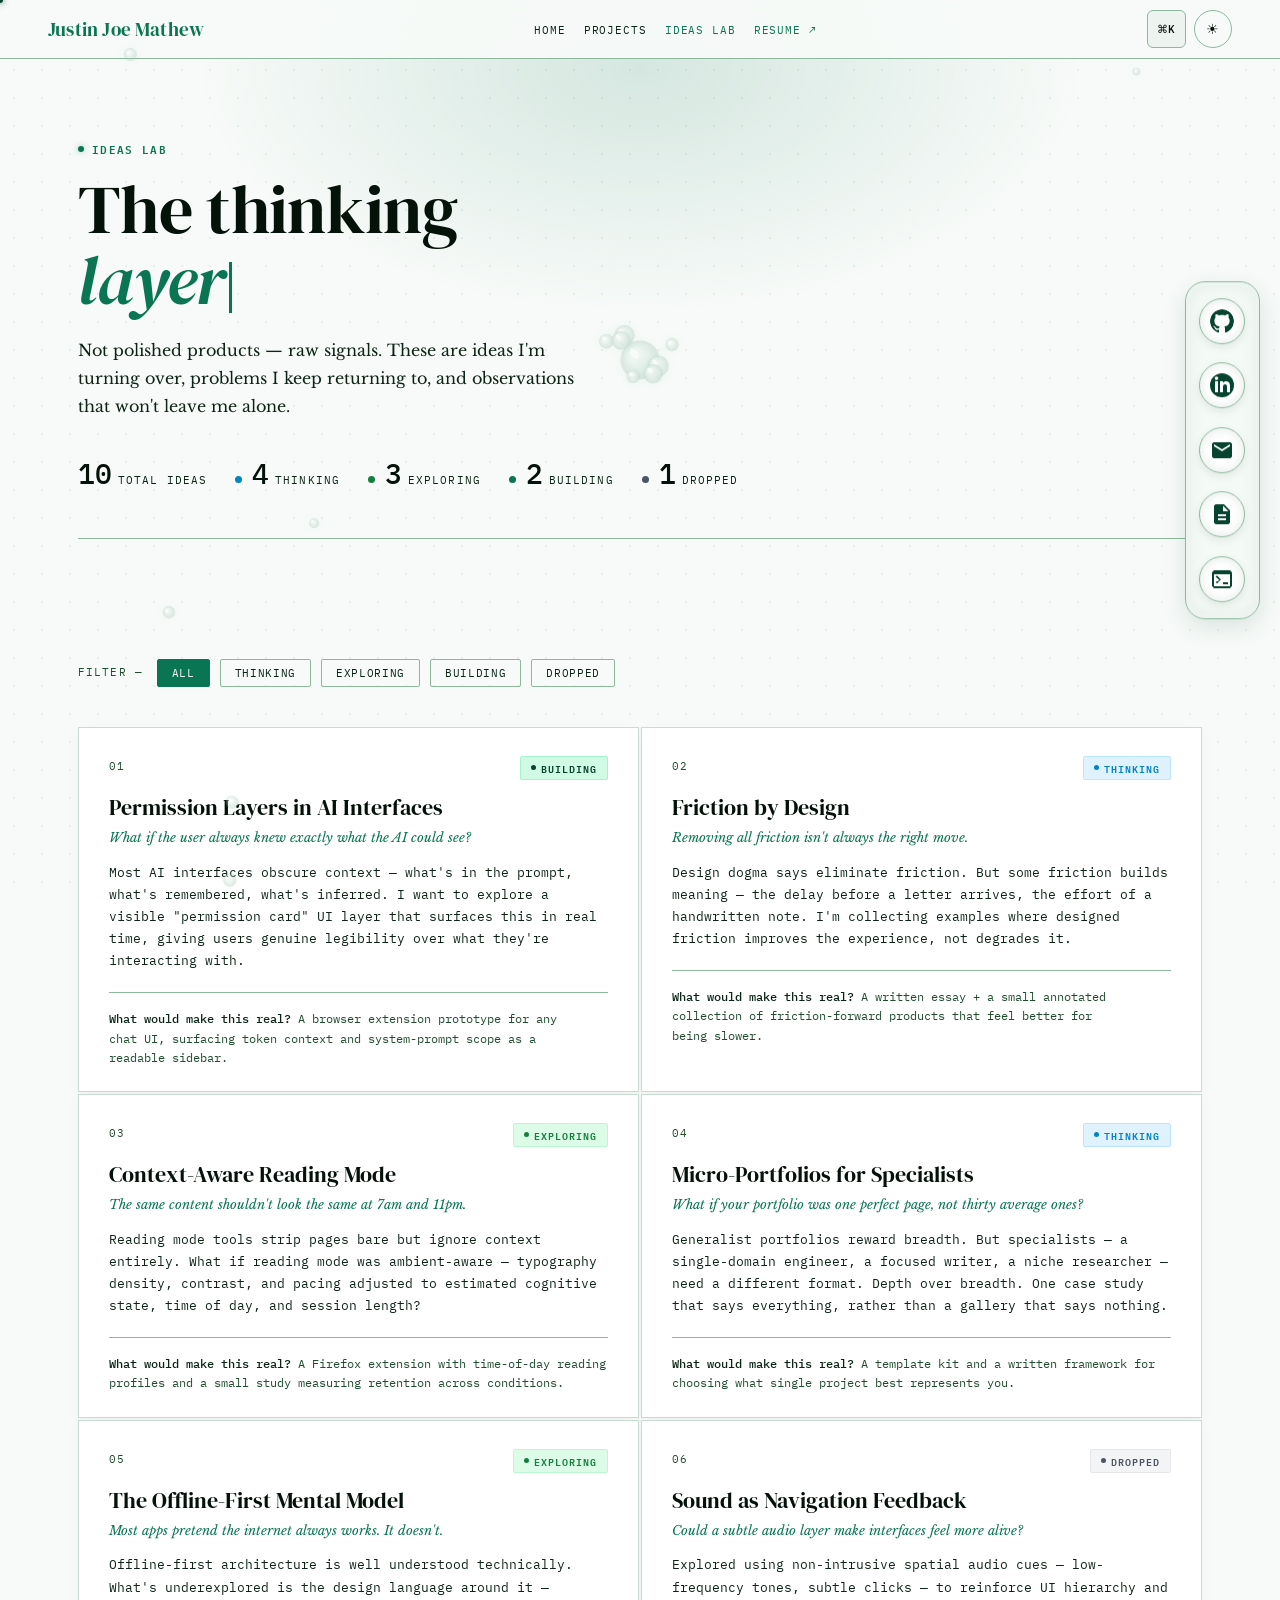
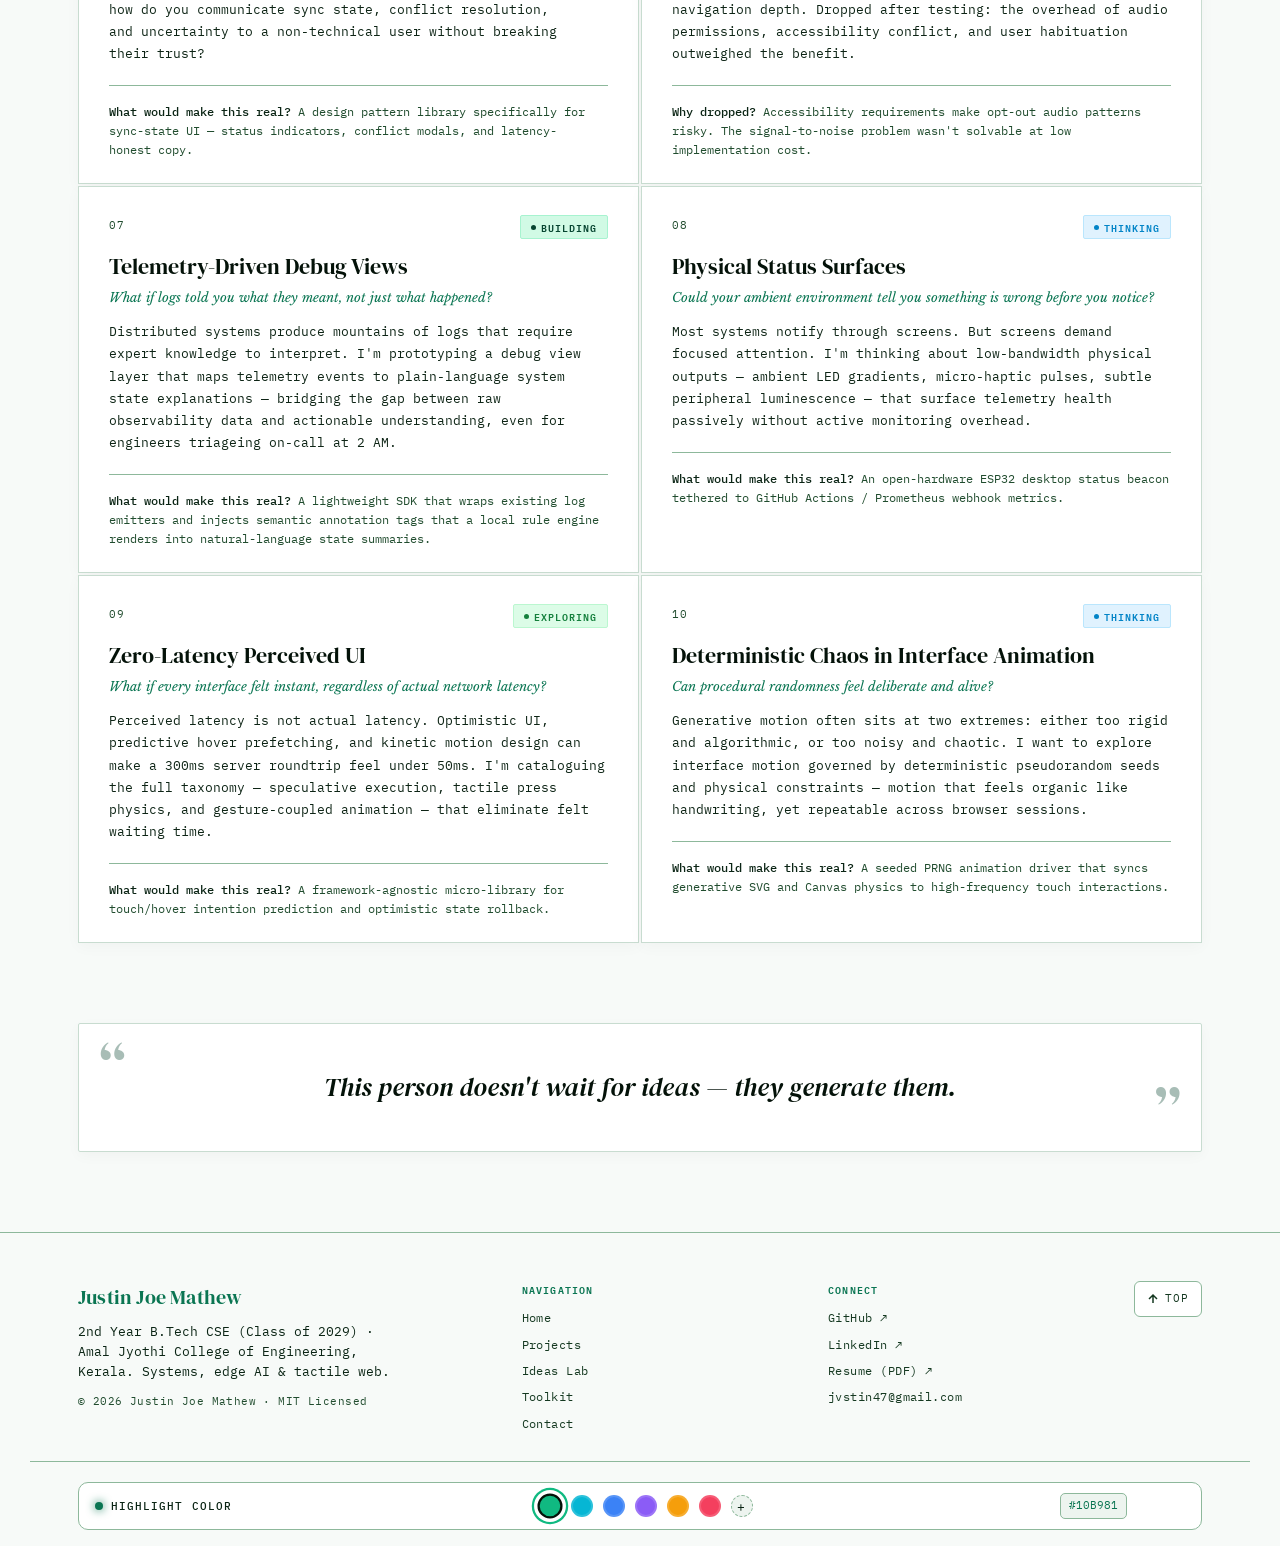
==== commit 232d44a4: "feat(portfolio): implement dev scope (Sprints 1-3) - SEO/OG meta, 404, analytics, category filters, " ====
--- a/ideas-lab.html
+++ b/ideas-lab.html
@@ -3,7 +3,22 @@
 <head>
   <meta charset="UTF-8" />
   <meta name="viewport" content="width=device-width, initial-scale=1.0, viewport-fit=cover" />
-  <title>Ideas Lab — Justin Mathew</title>
+  <title>Ideas Lab — Justin Joe Mathew</title>
+  <meta name="description" content="Ideas Lab — Justin Joe Mathew's active research threads, architectural hypotheses, and design experiments. Building, thinking, exploring.">
+  <link rel="canonical" href="https://jvstin47.github.io/47/ideas-lab.html">
+  <meta name="robots" content="index, follow">
+  <meta property="og:type" content="website">
+  <meta property="og:title" content="Ideas Lab — Justin Joe Mathew">
+  <meta property="og:description" content="Ideas Lab — Justin Joe Mathew's active research threads, architectural hypotheses, and design experiments. Building, thinking, exploring.">
+  <meta property="og:url" content="https://jvstin47.github.io/47/ideas-lab.html">
+  <meta property="og:image" content="https://jvstin47.github.io/47/images/og-preview.png">
+  <meta property="og:image:width" content="1200">
+  <meta property="og:image:height" content="630">
+  <meta property="og:site_name" content="Justin Joe Mathew">
+  <meta name="twitter:card" content="summary_large_image">
+  <meta name="twitter:title" content="Ideas Lab — Justin Joe Mathew">
+  <meta name="twitter:description" content="Ideas Lab — Justin Joe Mathew's active research threads, architectural hypotheses, and design experiments. Building, thinking, exploring.">
+  <meta name="twitter:image" content="https://jvstin47.github.io/47/images/og-preview.png">
   <link rel="icon" type="image/svg+xml" href="favicon.svg">
   <link rel="icon" type="image/png" sizes="32x32" href="favicon-32x32.png">
   <link rel="icon" type="image/png" sizes="16x16" href="favicon-16x16.png">
@@ -103,22 +118,22 @@
 
     <div class="counter-bar anim anim-4">
       <div class="counter-item">
-        <span class="counter-num" id="cnt-all">6</span>
+        <span class="counter-num" id="cnt-all">10</span>
         <span class="counter-label">Total ideas</span>
       </div>
       <div class="counter-item">
         <span class="counter-dot" style="background:var(--thinking)"></span>
-        <span class="counter-num" id="cnt-thinking">2</span>
+        <span class="counter-num" id="cnt-thinking">4</span>
         <span class="counter-label">Thinking</span>
       </div>
       <div class="counter-item">
         <span class="counter-dot" style="background:var(--exploring)"></span>
-        <span class="counter-num" id="cnt-exploring">2</span>
+        <span class="counter-num" id="cnt-exploring">3</span>
         <span class="counter-label">Exploring</span>
       </div>
       <div class="counter-item">
         <span class="counter-dot" style="background:var(--building)"></span>
-        <span class="counter-num" id="cnt-building">1</span>
+        <span class="counter-num" id="cnt-building">2</span>
         <span class="counter-label">Building</span>
       </div>
       <div class="counter-item">
@@ -224,6 +239,62 @@
       </p>
       <hr class="idea-divider" />
       <p class="real-line"><strong>Why dropped?</strong> Accessibility requirements make opt-out audio patterns risky. The signal-to-noise problem wasn't solvable at low implementation cost.</p>
+    </div>
+
+    <div class="idea-card anim anim-7" data-status="building">
+      <div class="card-top">
+        <span class="idea-num">07</span>
+        <span class="status-tag status-building">Building</span>
+      </div>
+      <h2 class="idea-title">Telemetry-Driven Debug Views</h2>
+      <p class="idea-hook">What if logs told you what they meant, not just what happened?</p>
+      <p class="idea-body">
+        Distributed systems produce mountains of logs that require expert knowledge to interpret. I'm prototyping a debug view layer that maps telemetry events to plain-language system state explanations — bridging the gap between raw observability data and actionable understanding, even for engineers triageing on-call at 2 AM.
+      </p>
+      <hr class="idea-divider" />
+      <p class="real-line"><strong>What would make this real?</strong> A lightweight SDK that wraps existing log emitters and injects semantic annotation tags that a local rule engine renders into natural-language state summaries.</p>
+    </div>
+
+    <div class="idea-card anim anim-7" data-status="thinking">
+      <div class="card-top">
+        <span class="idea-num">08</span>
+        <span class="status-tag status-thinking">Thinking</span>
+      </div>
+      <h2 class="idea-title">Physical Status Surfaces</h2>
+      <p class="idea-hook">Could your ambient environment tell you something is wrong before you notice?</p>
+      <p class="idea-body">
+        Most systems notify through screens. But screens demand focused attention. I'm thinking about low-bandwidth physical outputs — ambient LED gradients, micro-haptic pulses, subtle peripheral luminescence — that surface telemetry health passively without active monitoring overhead.
+      </p>
+      <hr class="idea-divider" />
+      <p class="real-line"><strong>What would make this real?</strong> An open-hardware ESP32 desktop status beacon tethered to GitHub Actions / Prometheus webhook metrics.</p>
+    </div>
+
+    <div class="idea-card anim anim-8" data-status="exploring">
+      <div class="card-top">
+        <span class="idea-num">09</span>
+        <span class="status-tag status-exploring">Exploring</span>
+      </div>
+      <h2 class="idea-title">Zero-Latency Perceived UI</h2>
+      <p class="idea-hook">What if every interface felt instant, regardless of actual network latency?</p>
+      <p class="idea-body">
+        Perceived latency is not actual latency. Optimistic UI, predictive hover prefetching, and kinetic motion design can make a 300ms server roundtrip feel under 50ms. I'm cataloguing the full taxonomy — speculative execution, tactile press physics, and gesture-coupled animation — that eliminate felt waiting time.
+      </p>
+      <hr class="idea-divider" />
+      <p class="real-line"><strong>What would make this real?</strong> A framework-agnostic micro-library for touch/hover intention prediction and optimistic state rollback.</p>
+    </div>
+
+    <div class="idea-card anim anim-8" data-status="thinking">
+      <div class="card-top">
+        <span class="idea-num">10</span>
+        <span class="status-tag status-thinking">Thinking</span>
+      </div>
+      <h2 class="idea-title">Deterministic Chaos in Interface Animation</h2>
+      <p class="idea-hook">Can procedural randomness feel deliberate and alive?</p>
+      <p class="idea-body">
+        Generative motion often sits at two extremes: either too rigid and algorithmic, or too noisy and chaotic. I want to explore interface motion governed by deterministic pseudorandom seeds and physical constraints — motion that feels organic like handwriting, yet repeatable across browser sessions.
+      </p>
+      <hr class="idea-divider" />
+      <p class="real-line"><strong>What would make this real?</strong> A seeded PRNG animation driver that syncs generative SVG and Canvas physics to high-frequency touch interactions.</p>
     </div>
 
   </div>
@@ -396,6 +467,11 @@
 <script src="js/components/command-menu.js"></script>
 <script src="js/components/accent-controller.js?v=20261112d"></script>
 <script src="js/app.js"></script>
-<script src="interactive-trends.js?v=20261112d"></script>
+<script src="js/features/cross-window-physics.js?v=20261114"></script>
+<script src="js/features/mercury-canvas.js?v=20261114"></script>
+<script src="interactive-trends.js?v=20261114"></script>
+
+<!-- Privacy-first analytics (GoatCounter) -->
+<script data-goatcounter="https://jvstin47.goatcounter.com/count" async src="//gc.zgo.at/count.js"></script>
 </body>
 </html>
